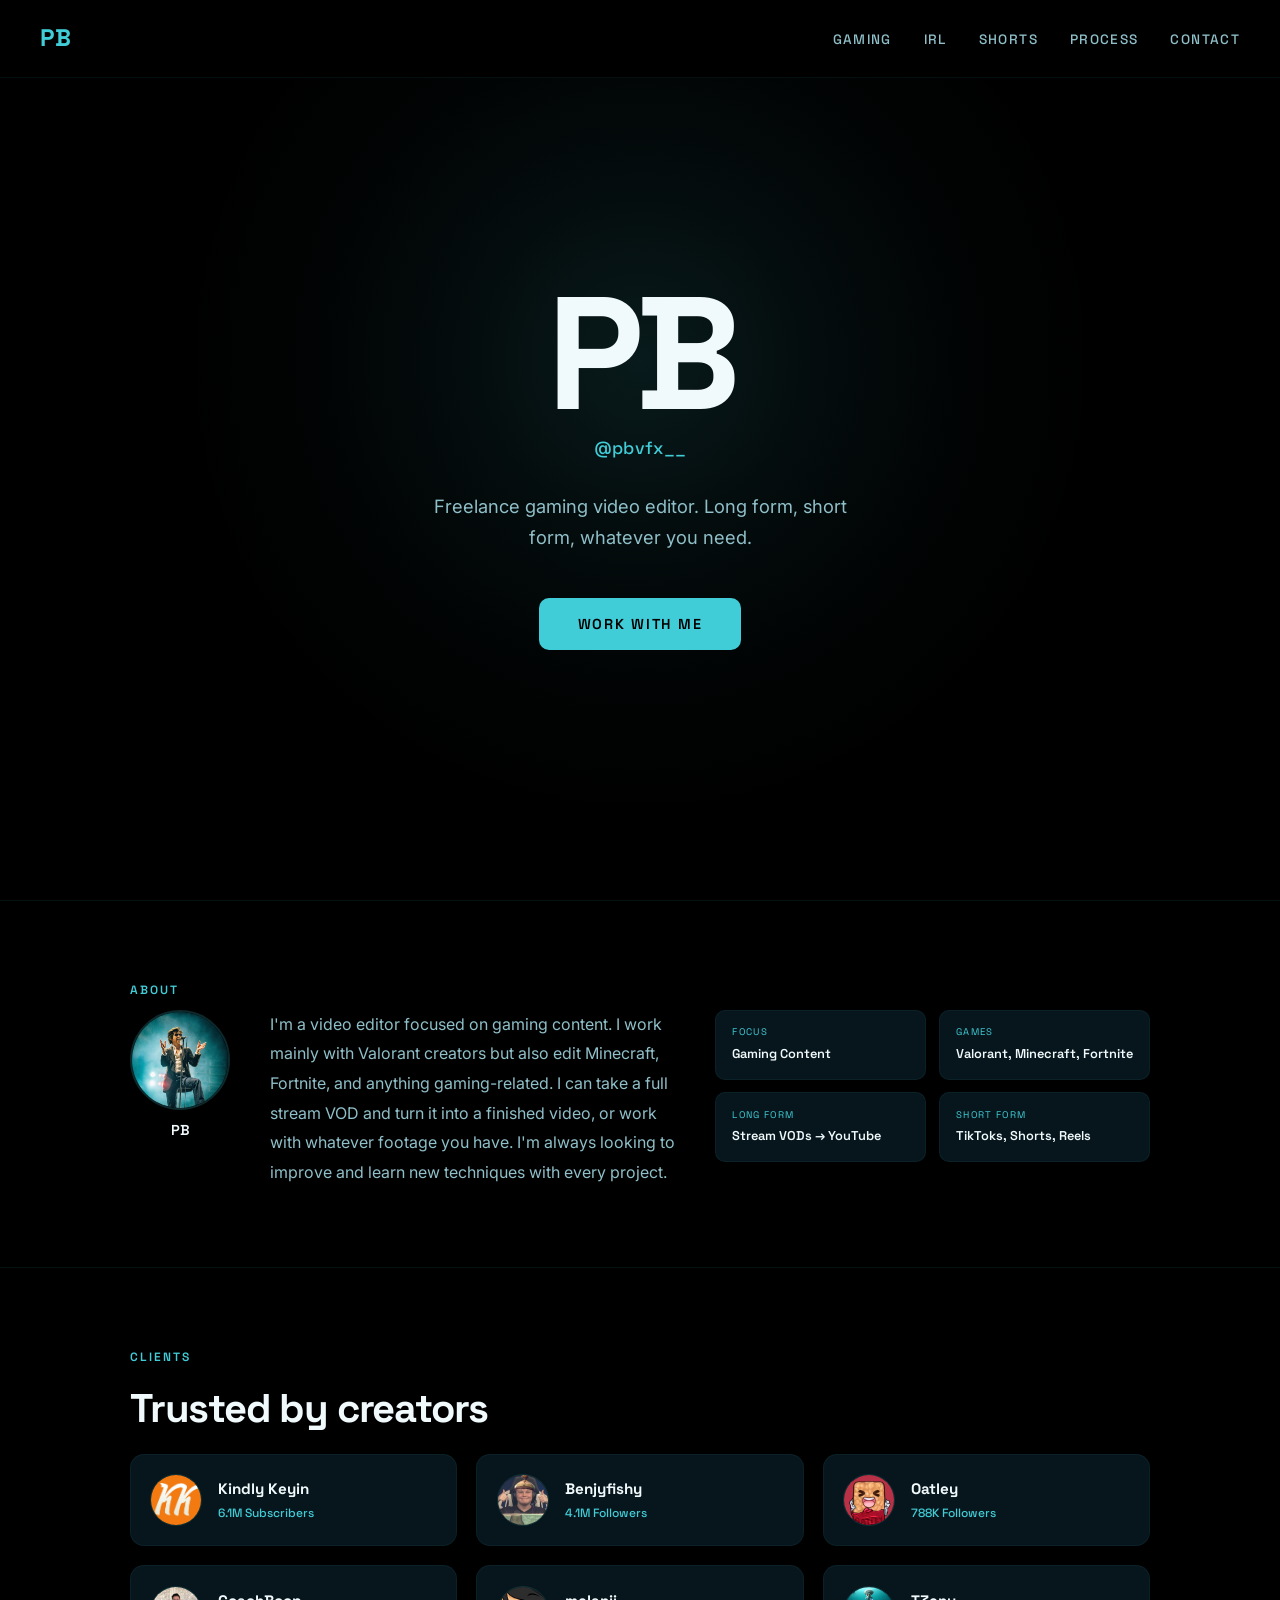
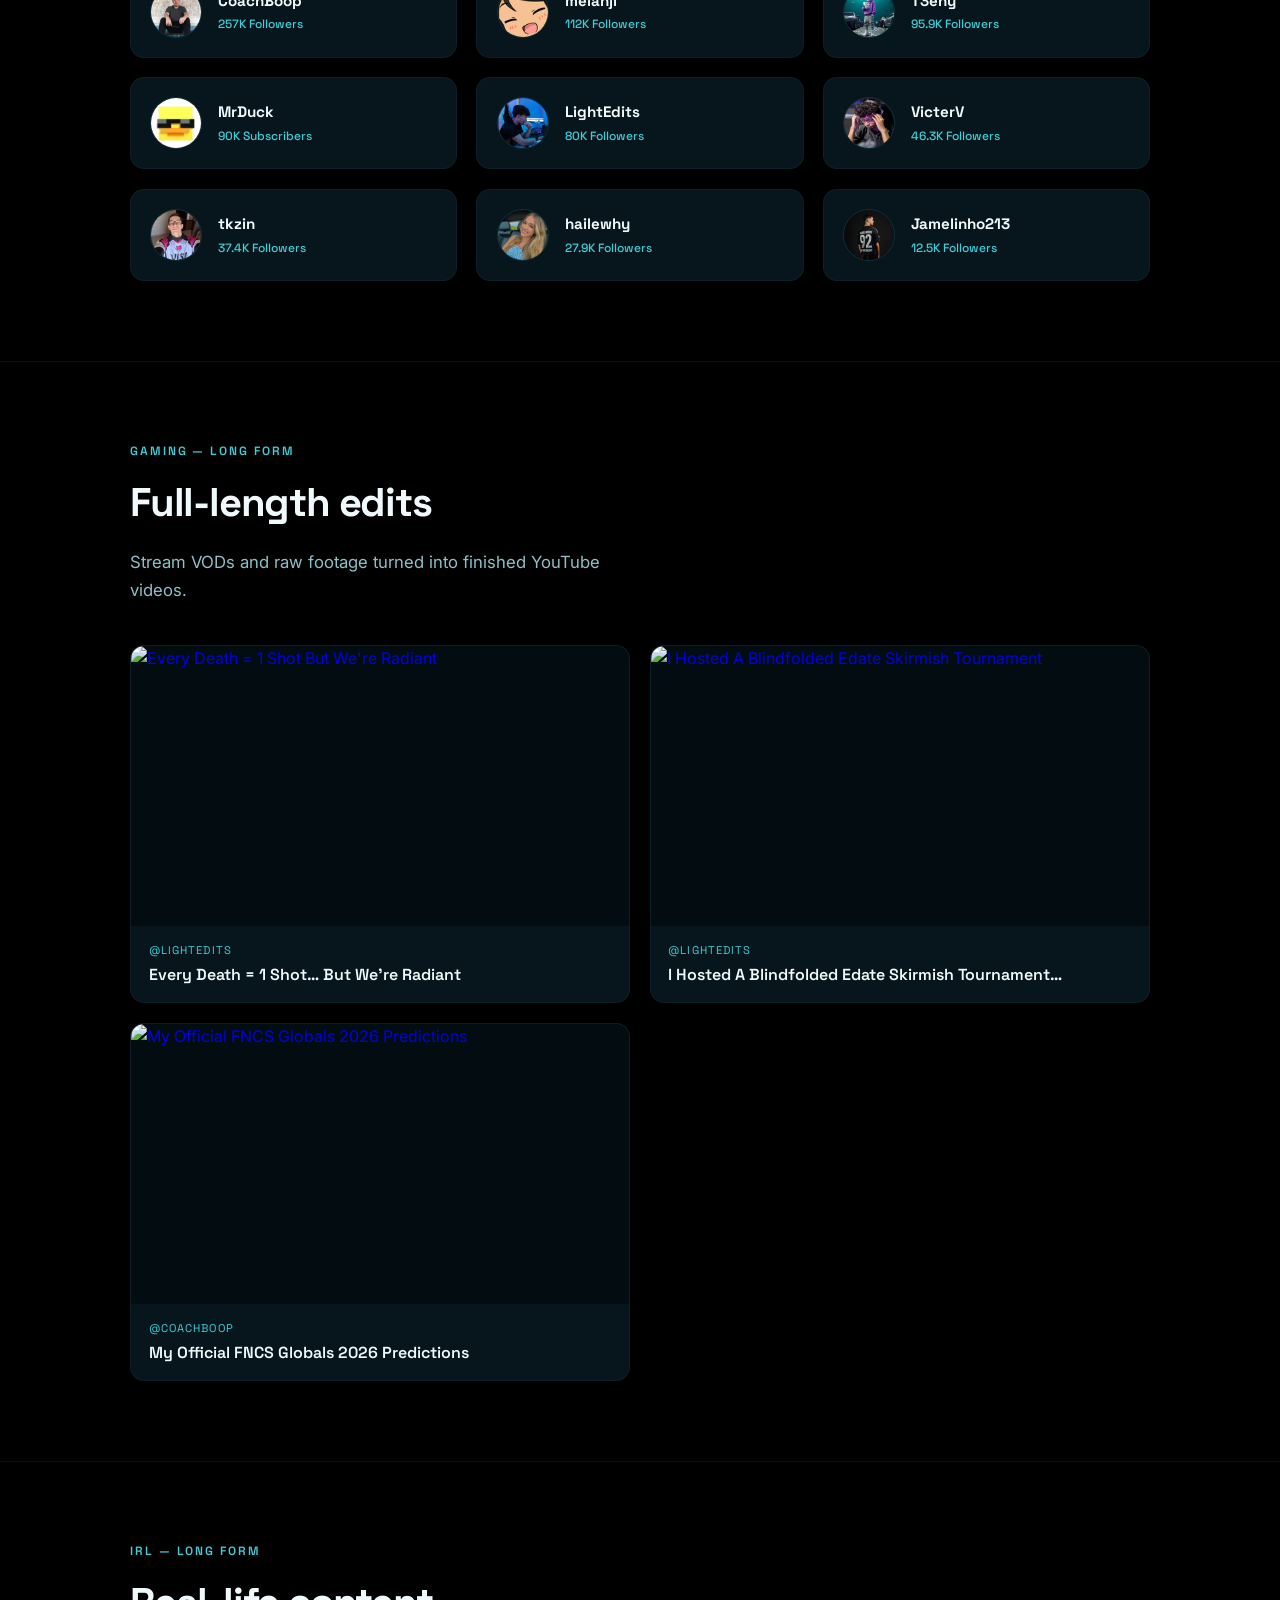
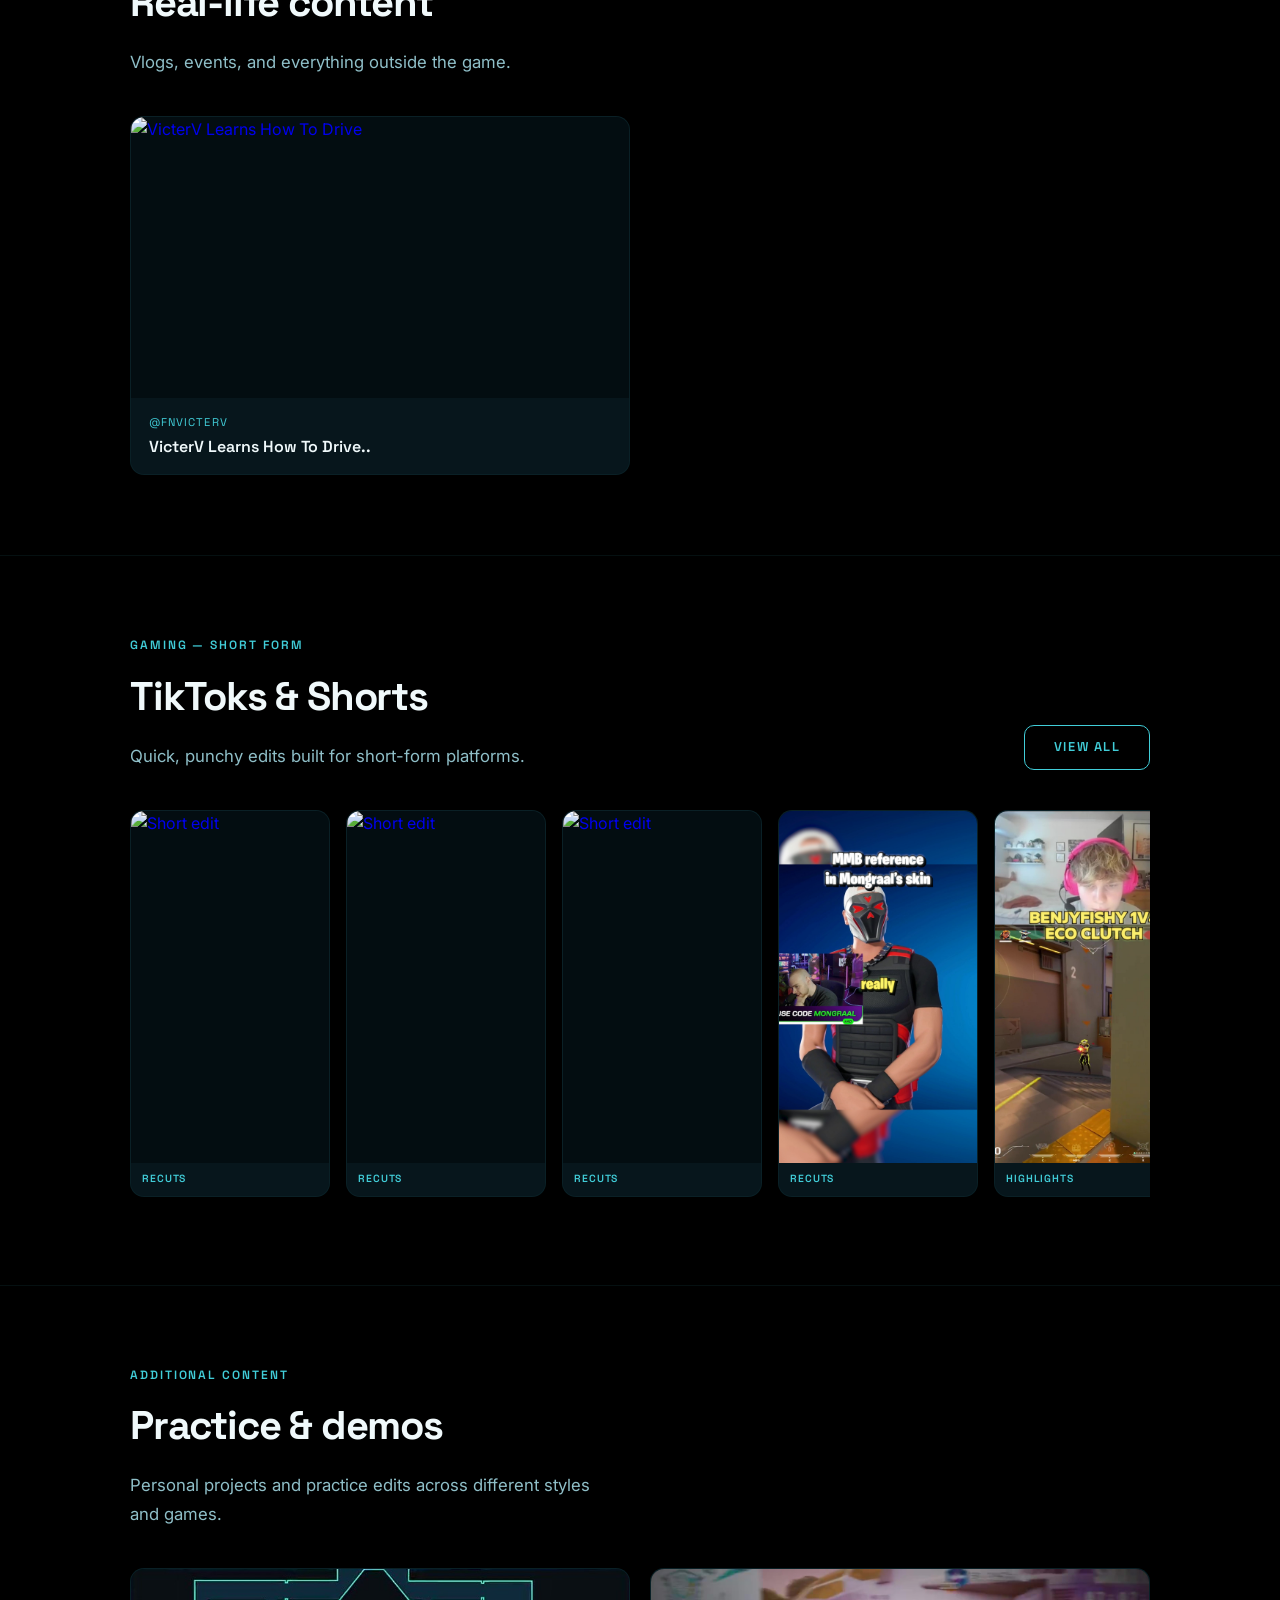
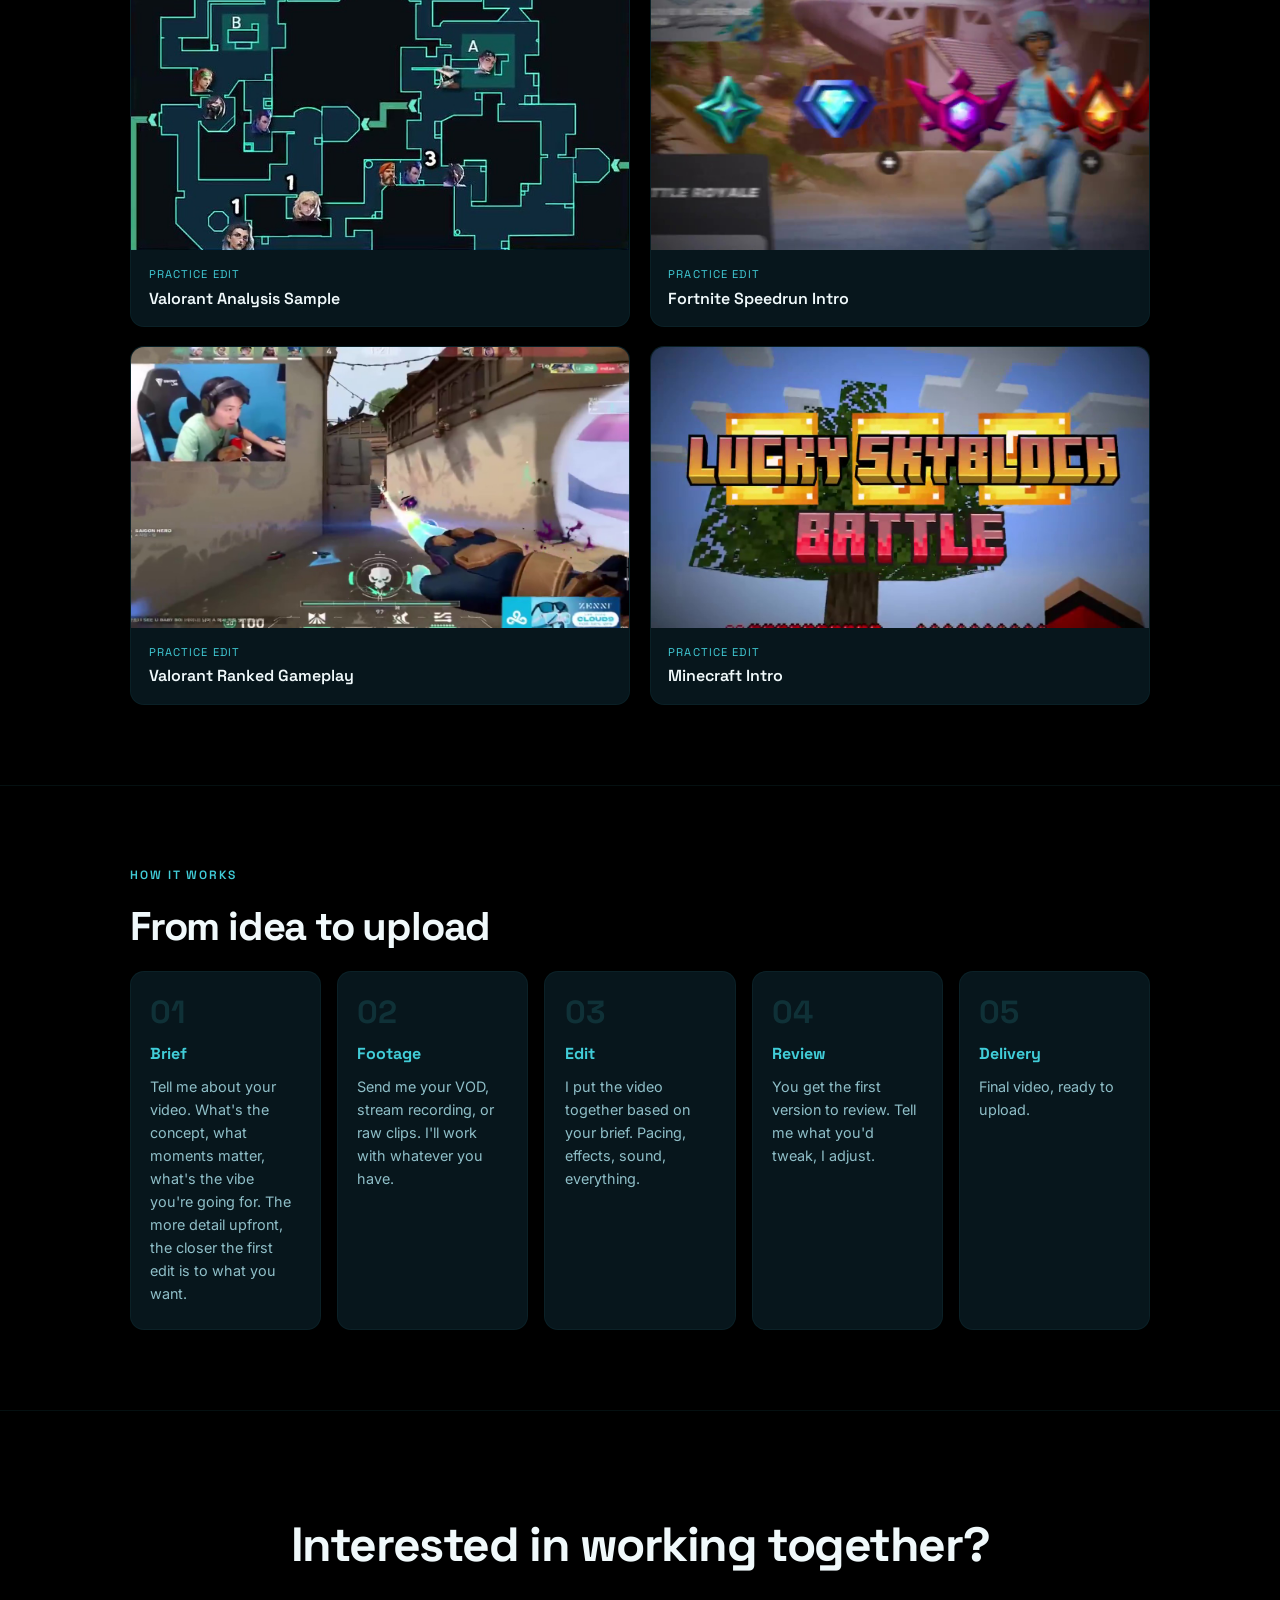
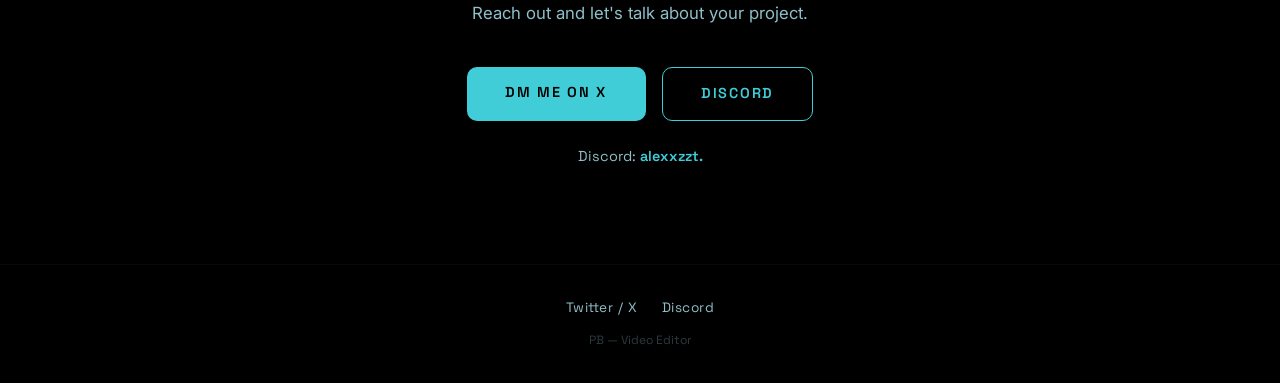
==== index.html @ 7fb9ea63 "Turn main page shorts carousel into an infinite auto-scrolling marquee" ====
<!DOCTYPE html>
<html lang="en">
<head>
    <meta charset="UTF-8">
    <meta name="viewport" content="width=device-width, initial-scale=1.0">
    <meta name="description" content="Freelance Valorant, Fortnite &amp; Minecraft video editor. Long form VOD edits, TikToks, YouTube Shorts. Worked with Benjyfishy, Oatley, tkzin and more.">
    <meta property="og:title" content="PB — Video Editor">
    <meta property="og:description" content="Freelance gaming video editor. Long form, short form, whatever you need.">
    <meta property="og:image" content="https://pbvfx.vercel.app/img/pfp.jpg">
    <meta property="og:url" content="https://pbvfx.vercel.app">
    <meta property="og:type" content="website">
    <meta name="twitter:card" content="summary_large_image">
    <meta name="twitter:title" content="PB — Video Editor">
    <meta name="twitter:description" content="Freelance gaming video editor. Long form, short form, whatever you need.">
    <meta name="twitter:image" content="https://pbvfx.vercel.app/img/pfp.jpg">
    <link rel="icon" type="image/jpeg" href="img/pfp.jpg">
    <title>PB — Video Editor</title>
    <script type="text/javascript">(function(c,l,a,r,i,t,y){c[a]=c[a]||function(){(c[a].q=c[a].q||[]).push(arguments)};t=l.createElement(r);t.async=1;t.src="https://www.clarity.ms/tag/"+i;y=l.getElementsByTagName(r)[0];y.parentNode.insertBefore(t,y);})(window,document,"clarity","script","xhayw4tj0k");</script>
    <script defer src="/_vercel/insights/script.js"></script>
    <link rel="preconnect" href="https://fonts.googleapis.com">
    <link rel="preconnect" href="https://fonts.gstatic.com" crossorigin>
    <link href="https://fonts.googleapis.com/css2?family=Space+Grotesk:wght@400;500;600;700&family=Inter:wght@400;500;600&display=swap" rel="stylesheet">
    <link rel="stylesheet" href="style.css">
    <script type="application/ld+json">
    {
      "@context": "https://schema.org",
      "@type": "Service",
      "serviceType": "Freelance Video Editing",
      "name": "PB Video Editing",
      "url": "https://pbvfx.vercel.app",
      "image": "https://pbvfx.vercel.app/img/pfp.jpg",
      "description": "Freelance Valorant, Fortnite & Minecraft video editor. Long form VOD edits, TikToks, YouTube Shorts. Worked with Benjyfishy, Oatley, tkzin and more.",
      "provider": {
        "@type": "Person",
        "name": "PB",
        "alternateName": "pbvfx",
        "url": "https://pbvfx.vercel.app",
        "sameAs": [
          "https://x.com/pbvfx__",
          "https://discord.com/users/598600753732648965"
        ]
      },
      "areaServed": "Worldwide",
      "audience": {
        "@type": "Audience",
        "audienceType": "Gaming content creators and streamers"
      },
      "category": ["Video Editing", "Valorant", "Fortnite", "Minecraft"]
    }
    </script>
</head>
<body>
    <nav>
        <a href="#" class="nav-logo">PB</a>
        <button class="hamburger" onclick="this.classList.toggle('active'); document.querySelector('.nav-links').classList.toggle('open')" aria-label="Menu"><span></span><span></span><span></span></button>
        <ul class="nav-links">
            <li><a href="#gaming-longform" onclick="document.querySelector('.nav-links').classList.remove('open'); document.querySelector('.hamburger').classList.remove('active')">Gaming</a></li>
            <li><a href="#irl-longform" onclick="document.querySelector('.nav-links').classList.remove('open'); document.querySelector('.hamburger').classList.remove('active')">IRL</a></li>
            <li><a href="#shorts" onclick="document.querySelector('.nav-links').classList.remove('open'); document.querySelector('.hamburger').classList.remove('active')">Shorts</a></li>
            <li><a href="#process" onclick="document.querySelector('.nav-links').classList.remove('open'); document.querySelector('.hamburger').classList.remove('active')">Process</a></li>
            <li><a href="#contact" onclick="document.querySelector('.nav-links').classList.remove('open'); document.querySelector('.hamburger').classList.remove('active')">Contact</a></li>
        </ul>
    </nav>

    <section class="hero">
        <div class="hero-glow"></div>
        <h1 class="hero-name">PB</h1>
        <p class="hero-handle">@pbvfx__</p>
        <p class="hero-tagline">Freelance gaming video editor. Long form, short form, whatever you need.</p>
        <a href="#contact" class="btn">Work with me</a>
    </section>

    <hr class="section-divider">
    <section class="content-section">
        <p class="section-label">About</p>
        <div class="about-layout">
            <div class="about-pfp-wrapper"><img src="img/pfp.jpg" alt="PB" class="about-pfp"><p class="about-pfp-name">PB</p></div>
            <p class="about-text">I'm a video editor focused on gaming content. I work mainly with Valorant creators but also edit Minecraft, Fortnite, and anything gaming-related. I can take a full stream VOD and turn it into a finished video, or work with whatever footage you have. I'm always looking to improve and learn new techniques with every project.</p>
            <div class="about-grid">
                <div class="about-card"><p class="about-card-label">Focus</p><p class="about-card-value">Gaming Content</p></div>
                <div class="about-card"><p class="about-card-label">Games</p><p class="about-card-value">Valorant, Minecraft, Fortnite</p></div>
                <div class="about-card"><p class="about-card-label">Long Form</p><p class="about-card-value">Stream VODs → YouTube</p></div>
                <div class="about-card"><p class="about-card-label">Short Form</p><p class="about-card-value">TikToks, Shorts, Reels</p></div>
            </div>
        </div>
    </section>

    <hr class="section-divider">
    <section class="content-section" id="clients">
        <p class="section-label">Clients</p>
        <h2 class="section-title">Trusted by creators</h2>
        <div class="clients-grid">
            <div class="client-card"><a href="https://www.youtube.com/@KindlyKeyin/featured" target="_blank" class="client-pfp-link"><img src="img/kindlykeyin-pfp.jpg" alt="Kindly Keyin" class="client-pfp"></a><a href="shorts.html?client=kindlykeyin" class="client-link"><div class="client-info"><p class="client-name">Kindly Keyin</p><p class="client-stat">6.1M Subscribers</p></div></a></div>
            <div class="client-card"><a href="https://www.twitch.tv/benjyfishy" target="_blank" class="client-pfp-link"><img src="img/benjyfishy-pfp.jpg" alt="Benjyfishy" class="client-pfp"></a><a href="shorts.html?client=benjyfishy" class="client-link"><div class="client-info"><p class="client-name">Benjyfishy</p><p class="client-stat">4.1M Followers</p></div></a></div>
            <a href="https://www.twitch.tv/oatley" target="_blank" class="client-card"><img src="img/oatley-pfp.jpg" alt="Oatley" class="client-pfp"><div class="client-info"><p class="client-name">Oatley</p><p class="client-stat">788K Followers</p></div></a>
            <a href="https://www.twitch.tv/coachboop" target="_blank" class="client-card"><img src="img/coachboop-pfp.png" alt="CoachBoop" class="client-pfp"><div class="client-info"><p class="client-name">CoachBoop</p><p class="client-stat">257K Followers</p></div></a>
            <a href="https://www.twitch.tv/melanji" target="_blank" class="client-card"><img src="img/melanji-pfp.png" alt="melanji" class="client-pfp"><div class="client-info"><p class="client-name">melanji</p><p class="client-stat">112K Followers</p></div></a>
            <div class="client-card"><a href="https://x.com/t3enyFN" target="_blank" class="client-pfp-link"><img src="img/t3eny-pfp.jpg" alt="T3eny" class="client-pfp"></a><a href="shorts.html?client=t3eny" class="client-link"><div class="client-info"><p class="client-name">T3eny</p><p class="client-stat">95.9K Followers</p></div></a></div>
            <div class="client-card"><a href="https://www.youtube.com/@MrDuckShortsOff/featured" target="_blank" class="client-pfp-link"><img src="img/mrduck-pfp.jpg" alt="MrDuck" class="client-pfp"></a><a href="shorts.html?client=mrduck" class="client-link"><div class="client-info"><p class="client-name">MrDuck</p><p class="client-stat">90K Subscribers</p></div></a></div>
            <a href="https://www.tiktok.com/@lightedits" target="_blank" class="client-card"><img src="img/lightedits-pfp.jpg" alt="LightEdits" class="client-pfp"><div class="client-info"><p class="client-name">LightEdits</p><p class="client-stat">80K Followers</p></div></a>
            <a href="https://www.twitch.tv/itsvicterv" target="_blank" class="client-card"><img src="img/victerv-pfp.jpg" alt="VicterV" class="client-pfp"><div class="client-info"><p class="client-name">VicterV</p><p class="client-stat">46.3K Followers</p></div></a>
            <div class="client-card"><a href="https://www.twitch.tv/tkzinvlr_" target="_blank" class="client-pfp-link"><img src="img/tkzin-pfp.jpg" alt="tkzin" class="client-pfp"></a><a href="shorts.html?client=tkzin" class="client-link"><div class="client-info"><p class="client-name">tkzin</p><p class="client-stat">37.4K Followers</p></div></a></div>
            <div class="client-card"><a href="https://www.twitch.tv/hailewhy" target="_blank" class="client-pfp-link"><img src="img/hailewhy-pfp.jpg" alt="hailewhy" class="client-pfp"></a><a href="shorts.html?client=hailewhy" class="client-link"><div class="client-info"><p class="client-name">hailewhy</p><p class="client-stat">27.9K Followers</p></div></a></div>
            <div class="client-card"><a href="https://www.twitch.tv/jamelinho213" target="_blank" class="client-pfp-link"><img src="img/jamelinho-pfp.jpg" alt="Jamelinho213" class="client-pfp"></a><a href="shorts.html?client=jamelinho213" class="client-link"><div class="client-info"><p class="client-name">Jamelinho213</p><p class="client-stat">12.5K Followers</p></div></a></div>
        </div>
    </section>

    <hr class="section-divider">
    <section class="content-section" id="gaming-longform">
        <p class="section-label">Gaming — Long Form</p>
        <h2 class="section-title">Full-length edits</h2>
        <p class="section-desc">Stream VODs and raw footage turned into finished YouTube videos.</p>
        <div class="video-grid">
            <a href="https://www.youtube.com/watch?v=pGjlT-4Pvk8" target="_blank" class="video-card"><div class="video-thumb"><img src="https://img.youtube.com/vi/pGjlT-4Pvk8/hqdefault.jpg" alt="Every Death = 1 Shot But We're Radiant"><div class="thumb-overlay"><div class="play-btn"><svg viewBox="0 0 24 24"><polygon points="8,5 20,12 8,19"/></svg></div></div></div><div class="video-info"><p class="video-client">@LightEdits</p><p class="video-title">Every Death = 1 Shot… But We're Radiant</p></div></a>
            <a href="https://youtu.be/9NvN8CrVOE4" target="_blank" class="video-card"><div class="video-thumb"><img src="https://img.youtube.com/vi/9NvN8CrVOE4/hqdefault.jpg" alt="I Hosted A Blindfolded Edate Skirmish Tournament"><div class="thumb-overlay"><div class="play-btn"><svg viewBox="0 0 24 24"><polygon points="8,5 20,12 8,19"/></svg></div></div></div><div class="video-info"><p class="video-client">@LightEdits</p><p class="video-title">I Hosted A Blindfolded Edate Skirmish Tournament…</p></div></a>
            <a href="https://www.youtube.com/watch?v=XKYtrt1nJM4" target="_blank" class="video-card"><div class="video-thumb"><img src="https://img.youtube.com/vi/XKYtrt1nJM4/hqdefault.jpg" alt="My Official FNCS Globals 2026 Predictions"><div class="thumb-overlay"><div class="play-btn"><svg viewBox="0 0 24 24"><polygon points="8,5 20,12 8,19"/></svg></div></div></div><div class="video-info"><p class="video-client">@CoachBoop</p><p class="video-title">My Official FNCS Globals 2026 Predictions</p></div></a>
        </div>
    </section>

    <hr class="section-divider">
    <section class="content-section" id="irl-longform">
        <p class="section-label">IRL — Long Form</p>
        <h2 class="section-title">Real-life content</h2>
        <p class="section-desc">Vlogs, events, and everything outside the game.</p>
        <div class="video-grid">
            <a href="https://youtu.be/z2xgt9GZ00w" target="_blank" class="video-card"><div class="video-thumb"><img src="https://img.youtube.com/vi/z2xgt9GZ00w/hqdefault.jpg" alt="VicterV Learns How To Drive"><div class="thumb-overlay"><div class="play-btn"><svg viewBox="0 0 24 24"><polygon points="8,5 20,12 8,19"/></svg></div></div></div><div class="video-info"><p class="video-client">@FNVicterV</p><p class="video-title">VicterV Learns How To Drive..</p></div></a>
        </div>
    </section>

    <hr class="section-divider">
    <section class="content-section" id="shorts">
        <div class="section-header">
            <div class="section-header-left">
                <p class="section-label">Gaming — Short Form</p>
                <h2 class="section-title">TikToks & Shorts</h2>
                <p class="section-desc">Quick, punchy edits built for short-form platforms.</p>
            </div>
            <a href="shorts.html" class="btn btn-sm btn-outline">View all</a>
        </div>
        <div class="shorts-carousel">
            <div class="shorts-carousel-track">
                <a href="https://www.youtube.com/shorts/w3TwZuUIvdA" target="_blank" class="short-card"><div class="short-thumb"><img src="https://img.youtube.com/vi/w3TwZuUIvdA/hqdefault.jpg" alt="Short edit"><div class="thumb-overlay"><div class="play-btn"><svg viewBox="0 0 24 24"><polygon points="8,5 20,12 8,19"/></svg></div></div></div><p class="short-tag">Recuts</p></a>
                <a href="https://www.youtube.com/shorts/qcKnWe20srw" target="_blank" class="short-card"><div class="short-thumb"><img src="https://img.youtube.com/vi/qcKnWe20srw/hqdefault.jpg" alt="Short edit"><div class="thumb-overlay"><div class="play-btn"><svg viewBox="0 0 24 24"><polygon points="8,5 20,12 8,19"/></svg></div></div></div><p class="short-tag">Recuts</p></a>
                <a href="https://www.youtube.com/shorts/s2gp-FgcQxE" target="_blank" class="short-card"><div class="short-thumb"><img src="https://img.youtube.com/vi/s2gp-FgcQxE/hqdefault.jpg" alt="Short edit"><div class="thumb-overlay"><div class="play-btn"><svg viewBox="0 0 24 24"><polygon points="8,5 20,12 8,19"/></svg></div></div></div><p class="short-tag">Recuts</p></a>
                <a href="https://www.tiktok.com/@benjyfishy/video/7657113976437869847" target="_blank" class="short-card"><div class="short-thumb"><img src="img/benjyfishy-1.jpg" alt="Short edit"><div class="thumb-overlay"><div class="play-btn"><svg viewBox="0 0 24 24"><polygon points="8,5 20,12 8,19"/></svg></div></div></div><p class="short-tag">Recuts</p></a>
                <a href="https://www.tiktok.com/@benjyfishy/video/7693642204333575446" target="_blank" class="short-card"><div class="short-thumb"><img src="img/benjyfishy-2.jpg" alt="Short edit"><div class="thumb-overlay"><div class="play-btn"><svg viewBox="0 0 24 24"><polygon points="8,5 20,12 8,19"/></svg></div></div></div><p class="short-tag">Highlights</p></a>
                <a href="https://www.tiktok.com/@benjyfishy/video/7695808484595567894" target="_blank" class="short-card"><div class="short-thumb"><img src="img/benjyfishy-3.jpg" alt="Short edit"><div class="thumb-overlay"><div class="play-btn"><svg viewBox="0 0 24 24"><polygon points="8,5 20,12 8,19"/></svg></div></div></div><p class="short-tag">Highlights</p></a>
                <a href="https://youtube.com/shorts/WR0u1XyHiY8" target="_blank" class="short-card"><div class="short-thumb"><img src="https://img.youtube.com/vi/WR0u1XyHiY8/hqdefault.jpg" alt="Short edit"><div class="thumb-overlay"><div class="play-btn"><svg viewBox="0 0 24 24"><polygon points="8,5 20,12 8,19"/></svg></div></div></div><p class="short-tag">Highlights</p></a>
                <a href="https://youtube.com/shorts/RgDAQVdemAI" target="_blank" class="short-card"><div class="short-thumb"><img src="img/t3eny-1.jpg" alt="Short edit"><div class="thumb-overlay"><div class="play-btn"><svg viewBox="0 0 24 24"><polygon points="8,5 20,12 8,19"/></svg></div></div></div><p class="short-tag">Promo</p></a>
                <a href="https://www.youtube.com/shorts/pXWXqMBPqcU" target="_blank" class="short-card"><div class="short-thumb"><img src="img/t3eny-2.jpg" alt="Short edit"><div class="thumb-overlay"><div class="play-btn"><svg viewBox="0 0 24 24"><polygon points="8,5 20,12 8,19"/></svg></div></div></div><p class="short-tag">Educational</p></a>
                <a href="https://www.tiktok.com/@tkzinvlr/video/7654586617528732948" target="_blank" class="short-card"><div class="short-thumb"><img src="img/tkzin-1.jpg" alt="Short edit"><div class="thumb-overlay"><div class="play-btn"><svg viewBox="0 0 24 24"><polygon points="8,5 20,12 8,19"/></svg></div></div></div><p class="short-tag">Funny</p></a>
                <a href="https://www.tiktok.com/@jamelinho213/video/7646429257194917142" target="_blank" class="short-card"><div class="short-thumb"><img src="img/jamelinho-1.jpg" alt="Short edit"><div class="thumb-overlay"><div class="play-btn"><svg viewBox="0 0 24 24"><polygon points="8,5 20,12 8,19"/></svg></div></div></div><p class="short-tag">Highlights</p></a>
                <a href="https://youtube.com/shorts/drgp3cKfG1E" target="_blank" class="short-card"><div class="short-thumb"><img src="https://img.youtube.com/vi/drgp3cKfG1E/hqdefault.jpg" alt="Short edit"><div class="thumb-overlay"><div class="play-btn"><svg viewBox="0 0 24 24"><polygon points="8,5 20,12 8,19"/></svg></div></div></div><p class="short-tag">Funny</p></a>
                <a href="https://youtube.com/shorts/iJgccy70npo" target="_blank" class="short-card"><div class="short-thumb"><img src="img/regsita-1.jpg" alt="Short edit"><div class="thumb-overlay"><div class="play-btn"><svg viewBox="0 0 24 24"><polygon points="8,5 20,12 8,19"/></svg></div></div></div><p class="short-tag">Funny</p></a>
                <a href="https://youtube.com/shorts/7oVSVuw4BLs" target="_blank" class="short-card"><div class="short-thumb"><img src="img/regsita-2.jpg" alt="Short edit"><div class="thumb-overlay"><div class="play-btn"><svg viewBox="0 0 24 24"><polygon points="8,5 20,12 8,19"/></svg></div></div></div><p class="short-tag">Highlights</p></a>
                <a href="https://www.youtube.com/shorts/SgslJrRnRcw" target="_blank" class="short-card"><div class="short-thumb"><img src="https://img.youtube.com/vi/SgslJrRnRcw/hqdefault.jpg" alt="Short edit"><div class="thumb-overlay"><div class="play-btn"><svg viewBox="0 0 24 24"><polygon points="8,5 20,12 8,19"/></svg></div></div></div><p class="short-tag">Educational</p></a>

                <a href="https://www.youtube.com/shorts/w3TwZuUIvdA" target="_blank" class="short-card" aria-hidden="true" tabindex="-1"><div class="short-thumb"><img src="https://img.youtube.com/vi/w3TwZuUIvdA/hqdefault.jpg" alt="" aria-hidden="true"><div class="thumb-overlay"><div class="play-btn"><svg viewBox="0 0 24 24"><polygon points="8,5 20,12 8,19"/></svg></div></div></div><p class="short-tag">Recuts</p></a>
                <a href="https://www.youtube.com/shorts/qcKnWe20srw" target="_blank" class="short-card" aria-hidden="true" tabindex="-1"><div class="short-thumb"><img src="https://img.youtube.com/vi/qcKnWe20srw/hqdefault.jpg" alt="" aria-hidden="true"><div class="thumb-overlay"><div class="play-btn"><svg viewBox="0 0 24 24"><polygon points="8,5 20,12 8,19"/></svg></div></div></div><p class="short-tag">Recuts</p></a>
                <a href="https://www.youtube.com/shorts/s2gp-FgcQxE" target="_blank" class="short-card" aria-hidden="true" tabindex="-1"><div class="short-thumb"><img src="https://img.youtube.com/vi/s2gp-FgcQxE/hqdefault.jpg" alt="" aria-hidden="true"><div class="thumb-overlay"><div class="play-btn"><svg viewBox="0 0 24 24"><polygon points="8,5 20,12 8,19"/></svg></div></div></div><p class="short-tag">Recuts</p></a>
                <a href="https://www.tiktok.com/@benjyfishy/video/7657113976437869847" target="_blank" class="short-card" aria-hidden="true" tabindex="-1"><div class="short-thumb"><img src="img/benjyfishy-1.jpg" alt="" aria-hidden="true"><div class="thumb-overlay"><div class="play-btn"><svg viewBox="0 0 24 24"><polygon points="8,5 20,12 8,19"/></svg></div></div></div><p class="short-tag">Recuts</p></a>
                <a href="https://www.tiktok.com/@benjyfishy/video/7693642204333575446" target="_blank" class="short-card" aria-hidden="true" tabindex="-1"><div class="short-thumb"><img src="img/benjyfishy-2.jpg" alt="" aria-hidden="true"><div class="thumb-overlay"><div class="play-btn"><svg viewBox="0 0 24 24"><polygon points="8,5 20,12 8,19"/></svg></div></div></div><p class="short-tag">Highlights</p></a>
                <a href="https://www.tiktok.com/@benjyfishy/video/7695808484595567894" target="_blank" class="short-card" aria-hidden="true" tabindex="-1"><div class="short-thumb"><img src="img/benjyfishy-3.jpg" alt="" aria-hidden="true"><div class="thumb-overlay"><div class="play-btn"><svg viewBox="0 0 24 24"><polygon points="8,5 20,12 8,19"/></svg></div></div></div><p class="short-tag">Highlights</p></a>
                <a href="https://youtube.com/shorts/WR0u1XyHiY8" target="_blank" class="short-card" aria-hidden="true" tabindex="-1"><div class="short-thumb"><img src="https://img.youtube.com/vi/WR0u1XyHiY8/hqdefault.jpg" alt="" aria-hidden="true"><div class="thumb-overlay"><div class="play-btn"><svg viewBox="0 0 24 24"><polygon points="8,5 20,12 8,19"/></svg></div></div></div><p class="short-tag">Highlights</p></a>
                <a href="https://youtube.com/shorts/RgDAQVdemAI" target="_blank" class="short-card" aria-hidden="true" tabindex="-1"><div class="short-thumb"><img src="img/t3eny-1.jpg" alt="" aria-hidden="true"><div class="thumb-overlay"><div class="play-btn"><svg viewBox="0 0 24 24"><polygon points="8,5 20,12 8,19"/></svg></div></div></div><p class="short-tag">Promo</p></a>
                <a href="https://www.youtube.com/shorts/pXWXqMBPqcU" target="_blank" class="short-card" aria-hidden="true" tabindex="-1"><div class="short-thumb"><img src="img/t3eny-2.jpg" alt="" aria-hidden="true"><div class="thumb-overlay"><div class="play-btn"><svg viewBox="0 0 24 24"><polygon points="8,5 20,12 8,19"/></svg></div></div></div><p class="short-tag">Educational</p></a>
                <a href="https://www.tiktok.com/@tkzinvlr/video/7654586617528732948" target="_blank" class="short-card" aria-hidden="true" tabindex="-1"><div class="short-thumb"><img src="img/tkzin-1.jpg" alt="" aria-hidden="true"><div class="thumb-overlay"><div class="play-btn"><svg viewBox="0 0 24 24"><polygon points="8,5 20,12 8,19"/></svg></div></div></div><p class="short-tag">Funny</p></a>
                <a href="https://www.tiktok.com/@jamelinho213/video/7646429257194917142" target="_blank" class="short-card" aria-hidden="true" tabindex="-1"><div class="short-thumb"><img src="img/jamelinho-1.jpg" alt="" aria-hidden="true"><div class="thumb-overlay"><div class="play-btn"><svg viewBox="0 0 24 24"><polygon points="8,5 20,12 8,19"/></svg></div></div></div><p class="short-tag">Highlights</p></a>
                <a href="https://youtube.com/shorts/drgp3cKfG1E" target="_blank" class="short-card" aria-hidden="true" tabindex="-1"><div class="short-thumb"><img src="https://img.youtube.com/vi/drgp3cKfG1E/hqdefault.jpg" alt="" aria-hidden="true"><div class="thumb-overlay"><div class="play-btn"><svg viewBox="0 0 24 24"><polygon points="8,5 20,12 8,19"/></svg></div></div></div><p class="short-tag">Funny</p></a>
                <a href="https://youtube.com/shorts/iJgccy70npo" target="_blank" class="short-card" aria-hidden="true" tabindex="-1"><div class="short-thumb"><img src="img/regsita-1.jpg" alt="" aria-hidden="true"><div class="thumb-overlay"><div class="play-btn"><svg viewBox="0 0 24 24"><polygon points="8,5 20,12 8,19"/></svg></div></div></div><p class="short-tag">Funny</p></a>
                <a href="https://youtube.com/shorts/7oVSVuw4BLs" target="_blank" class="short-card" aria-hidden="true" tabindex="-1"><div class="short-thumb"><img src="img/regsita-2.jpg" alt="" aria-hidden="true"><div class="thumb-overlay"><div class="play-btn"><svg viewBox="0 0 24 24"><polygon points="8,5 20,12 8,19"/></svg></div></div></div><p class="short-tag">Highlights</p></a>
                <a href="https://www.youtube.com/shorts/SgslJrRnRcw" target="_blank" class="short-card" aria-hidden="true" tabindex="-1"><div class="short-thumb"><img src="https://img.youtube.com/vi/SgslJrRnRcw/hqdefault.jpg" alt="" aria-hidden="true"><div class="thumb-overlay"><div class="play-btn"><svg viewBox="0 0 24 24"><polygon points="8,5 20,12 8,19"/></svg></div></div></div><p class="short-tag">Educational</p></a>
            </div>
        </div>
    </section>

    <hr class="section-divider">
    <section class="content-section" id="additional">
        <p class="section-label">Additional Content</p>
        <h2 class="section-title">Practice & demos</h2>
        <p class="section-desc">Personal projects and practice edits across different styles and games.</p>
        <div class="additional-grid">
            <a href="https://x.com/pbvfx__/status/2036830787476103308" target="_blank" class="video-card"><div class="video-thumb"><img src="img/val-analysis.jpg" alt="Valorant Analysis Sample"><div class="thumb-overlay"><div class="play-btn"><svg viewBox="0 0 24 24"><polygon points="8,5 20,12 8,19"/></svg></div></div></div><div class="video-info"><p class="video-client">Practice Edit</p><p class="video-title">Valorant Analysis Sample</p></div></a>
            <a href="https://x.com/pbvfx__/status/2062538613473300715" target="_blank" class="video-card"><div class="video-thumb"><img src="img/fn-intro.jpg" alt="Fortnite Speedrun Intro"><div class="thumb-overlay"><div class="play-btn"><svg viewBox="0 0 24 24"><polygon points="8,5 20,12 8,19"/></svg></div></div></div><div class="video-info"><p class="video-client">Practice Edit</p><p class="video-title">Fortnite Speedrun Intro</p></div></a>
            <a href="https://x.com/pbvfx__/status/2051328555871621487" target="_blank" class="video-card"><div class="video-thumb"><img src="img/val-ranked.jpg" alt="Valorant Ranked Gameplay"><div class="thumb-overlay"><div class="play-btn"><svg viewBox="0 0 24 24"><polygon points="8,5 20,12 8,19"/></svg></div></div></div><div class="video-info"><p class="video-client">Practice Edit</p><p class="video-title">Valorant Ranked Gameplay</p></div></a>
            <a href="https://x.com/pbvfx__/status/2044822724762050670" target="_blank" class="video-card"><div class="video-thumb"><img src="img/mc-intro.jpg" alt="Minecraft Intro"><div class="thumb-overlay"><div class="play-btn"><svg viewBox="0 0 24 24"><polygon points="8,5 20,12 8,19"/></svg></div></div></div><div class="video-info"><p class="video-client">Practice Edit</p><p class="video-title">Minecraft Intro</p></div></a>
        </div>
    </section>

    <hr class="section-divider">
    <section class="content-section" id="process">
        <p class="section-label">How It Works</p>
        <h2 class="section-title">From idea to upload</h2>
        <div class="process-grid">
            <div class="process-step"><p class="process-step-number">01</p><p class="process-step-title">Brief</p><p class="process-step-desc">Tell me about your video. What's the concept, what moments matter, what's the vibe you're going for. The more detail upfront, the closer the first edit is to what you want.</p></div>
            <div class="process-step"><p class="process-step-number">02</p><p class="process-step-title">Footage</p><p class="process-step-desc">Send me your VOD, stream recording, or raw clips. I'll work with whatever you have.</p></div>
            <div class="process-step"><p class="process-step-number">03</p><p class="process-step-title">Edit</p><p class="process-step-desc">I put the video together based on your brief. Pacing, effects, sound, everything.</p></div>
            <div class="process-step"><p class="process-step-number">04</p><p class="process-step-title">Review</p><p class="process-step-desc">You get the first version to review. Tell me what you'd tweak, I adjust.</p></div>
            <div class="process-step"><p class="process-step-number">05</p><p class="process-step-title">Delivery</p><p class="process-step-desc">Final video, ready to upload.</p></div>
        </div>
    </section>

    <hr class="section-divider">
    <section class="cta-section" id="contact">
        <h2 class="cta-title">Interested in working together?</h2>
        <p class="cta-desc">Reach out and let's talk about your project.</p>
        <div class="cta-buttons">
            <a href="https://x.com/pbvfx__" target="_blank" class="btn">DM me on X</a>
            <a href="https://discord.com/users/598600753732648965" target="_blank" class="btn btn-outline">Discord</a>
        </div>
        <p class="cta-discord">Discord: <span>alexxzzt.</span></p>
    </section>

    <footer>
        <div class="footer-socials">
            <a href="https://x.com/pbvfx__" target="_blank">Twitter / X</a>
            <a href="https://discord.com/users/598600753732648965" target="_blank">Discord</a>
        </div>
        <p class="footer-copy">PB — Video Editor</p>
    </footer>
</body>
</html>
---- style.css ----
:root {
    --background: #000000;
    --background-secondary: #030D11;
    --surface: #07161C;
    --primary: #218697;
    --primary-dark: #0D353F;
    --accent: #41CDD8;
    --accent-glow: #45E2EA;
    --text-primary: #F0F9FB;
    --text-secondary: #8FBFC8;
    --border: #568E98;
    --soft-glow: #BEE8EE;
    --radius: 10px;
    --radius-sm: 6px;
    --radius-lg: 14px;
    --hover-ease: cubic-bezier(0.25, 0.1, 0.0, 1.0);
}

* { margin: 0; padding: 0; box-sizing: border-box; }
html { scroll-behavior: smooth; }

body {
    font-family: 'Inter', sans-serif;
    background: var(--background);
    color: var(--text-primary);
    line-height: 1.6;
    overflow-x: hidden;
}

/* Nav */
nav { position: fixed; top: 0; left: 0; right: 0; z-index: 100; padding: 1.2rem 2.5rem; display: flex; justify-content: space-between; align-items: center; background: rgba(0, 0, 0, 0.85); backdrop-filter: blur(14px); border-bottom: 1px solid rgba(65, 205, 216, 0.07); }
.nav-logo { font-family: 'Space Grotesk', sans-serif; font-size: 1.5rem; font-weight: 700; color: var(--accent); text-decoration: none; letter-spacing: -0.02em; }
.nav-links { display: flex; gap: 2rem; list-style: none; }
.nav-links a { font-family: 'Space Grotesk', sans-serif; font-size: 0.85rem; font-weight: 500; color: var(--text-secondary); text-decoration: none; text-transform: uppercase; letter-spacing: 0.1em; transition: color 0.4s var(--hover-ease); }
.nav-links a:hover { color: var(--accent); }
.hamburger { display: none; flex-direction: column; gap: 5px; cursor: pointer; background: none; border: none; padding: 4px; }
.hamburger span { display: block; width: 22px; height: 2px; background: var(--text-secondary); transition: all 0.3s; }
.hamburger.active span:nth-child(1) { transform: rotate(45deg) translate(5px, 5px); }
.hamburger.active span:nth-child(2) { opacity: 0; }
.hamburger.active span:nth-child(3) { transform: rotate(-45deg) translate(5px, -5px); }

/* Hero */
.hero { min-height: 100vh; display: flex; flex-direction: column; justify-content: center; align-items: center; text-align: center; padding: 6rem 2rem 4rem; position: relative; overflow: hidden; }
.hero-glow { position: absolute; top: 40%; left: 50%; transform: translate(-50%, -50%); width: 1000px; height: 1000px; background: radial-gradient(circle, rgba(65, 205, 216, 0.13) 0%, rgba(65, 205, 216, 0.06) 25%, rgba(65, 205, 216, 0.02) 45%, transparent 65%); pointer-events: none; animation: glowPulse 6s ease-in-out infinite; }
@keyframes glowPulse { 0%, 100% { transform: translate(-50%, -50%) scale(1); opacity: 1; } 33% { transform: translate(-48%, -52%) scale(1.06); opacity: 0.85; } 66% { transform: translate(-52%, -48%) scale(0.97); opacity: 0.95; } }
.hero-name { font-family: 'Space Grotesk', sans-serif; font-size: clamp(5.5rem, 13vw, 10rem); font-weight: 700; letter-spacing: -0.05em; color: var(--text-primary); line-height: 0.9; margin-bottom: 0.5rem; position: relative; z-index: 1; }
.hero-handle { font-family: 'Space Grotesk', sans-serif; font-size: 1.1rem; color: var(--accent); font-weight: 500; margin-bottom: 1.8rem; letter-spacing: 0.02em; position: relative; z-index: 1; }
.hero-tagline { font-size: 1.15rem; color: var(--text-secondary); max-width: 440px; margin-bottom: 2.8rem; line-height: 1.7; position: relative; z-index: 1; }

/* Buttons */
.btn { display: inline-block; font-family: 'Space Grotesk', sans-serif; font-size: 0.9rem; font-weight: 600; text-transform: uppercase; letter-spacing: 0.12em; padding: 0.9rem 2.4rem; color: var(--background); background: var(--accent); text-decoration: none; border-radius: var(--radius); transition: all 0.5s var(--hover-ease); position: relative; z-index: 1; }
.btn:hover { background: var(--accent-glow); box-shadow: 0 4px 25px rgba(65, 205, 216, 0.3); }
.btn-outline { background: transparent; color: var(--accent); border: 1.5px solid var(--accent); }
.btn-outline:hover { background: rgba(65, 205, 216, 0.1); box-shadow: 0 4px 25px rgba(65, 205, 216, 0.2); }
.btn-sm { font-size: 0.8rem; padding: 0.7rem 1.8rem; }

/* Sections */
.content-section { padding: 5rem 2.5rem; max-width: 1100px; margin: 0 auto; }
.section-divider { border: none; border-top: 1px solid rgba(65, 205, 216, 0.08); margin: 0; }
.section-label { font-family: 'Space Grotesk', sans-serif; font-size: 0.75rem; font-weight: 600; text-transform: uppercase; letter-spacing: 0.16em; color: var(--accent); margin-bottom: 0.6rem; }
.section-title { font-family: 'Space Grotesk', sans-serif; font-size: clamp(1.8rem, 4vw, 2.5rem); font-weight: 700; letter-spacing: -0.03em; color: var(--text-primary); margin-bottom: 0.8rem; }
.section-desc { font-size: 1.05rem; color: var(--text-secondary); max-width: 480px; margin-bottom: 2.5rem; line-height: 1.7; }
.section-header { display: flex; justify-content: space-between; align-items: flex-end; margin-bottom: 2.5rem; }
.section-header .section-desc { margin-bottom: 0; }
.section-header-left { display: flex; flex-direction: column; }

/* About */
.about-layout { display: grid; grid-template-columns: auto 1fr auto; gap: 2.5rem; align-items: start; }
.about-pfp-wrapper { display: flex; flex-direction: column; align-items: center; gap: 0.6rem; }
.about-pfp { width: 100px; height: 100px; border-radius: 50%; object-fit: cover; border: 2px solid rgba(65, 205, 216, 0.2); }
.about-pfp-name { font-family: 'Space Grotesk', sans-serif; font-size: 0.9rem; font-weight: 600; color: var(--text-primary); }
.about-text { font-size: 1rem; color: var(--text-secondary); line-height: 1.85; }
.about-grid { display: grid; grid-template-columns: 1fr 1fr; gap: 0.8rem; }
.about-card { padding: 0.9rem 1rem; background: var(--surface); border: 1px solid rgba(65, 205, 216, 0.06); border-radius: var(--radius); }
.about-card-label { font-family: 'Space Grotesk', sans-serif; font-size: 0.6rem; text-transform: uppercase; letter-spacing: 0.14em; color: var(--accent); margin-bottom: 0.2rem; }
.about-card-value { font-family: 'Space Grotesk', sans-serif; font-size: 0.8rem; font-weight: 600; color: var(--text-primary); }

/* Clients */
.clients-grid { display: grid; grid-template-columns: repeat(3, 1fr); gap: 1.2rem; }
.client-card { display: flex; align-items: center; gap: 1rem; padding: 1.2rem; background: var(--surface); border: 1px solid rgba(65, 205, 216, 0.06); border-radius: var(--radius-lg); transition: all 0.5s var(--hover-ease); text-decoration: none; }
.client-card:hover { border-color: rgba(65, 205, 216, 0.15); box-shadow: 0 4px 20px rgba(65, 205, 216, 0.06); }
/* Split cards (clients with shorts): the pfp links to their external
   profile, the rest of the card links to their filtered shorts -- see
   shorts.html's ?client= handling. */
.client-pfp-link { flex-shrink: 0; display: flex; }
.client-link { flex: 1; min-width: 0; display: flex; align-items: center; text-decoration: none; }
.client-pfp { width: 52px; height: 52px; border-radius: 50%; object-fit: cover; border: 1.5px solid rgba(65, 205, 216, 0.15); flex-shrink: 0; }
.client-info { display: flex; flex-direction: column; gap: 0.15rem; }
.client-name { font-family: 'Space Grotesk', sans-serif; font-size: 0.95rem; font-weight: 700; color: var(--text-primary); }
.client-stat { font-family: 'Space Grotesk', sans-serif; font-size: 0.75rem; color: var(--accent); font-weight: 500; }

/* Video Cards */
.video-grid, .additional-grid { display: grid; grid-template-columns: repeat(2, 1fr); gap: 1.2rem; }
.video-card { position: relative; display: block; text-decoration: none; overflow: hidden; background: var(--surface); border: 1px solid rgba(65, 205, 216, 0.05); border-radius: var(--radius-lg); transition: all 0.5s var(--hover-ease); }
.video-card:hover { border-color: rgba(65, 205, 216, 0.18); box-shadow: 0 8px 35px rgba(65, 205, 216, 0.1); transform: translateY(-3px); }
.video-thumb { position: relative; width: 100%; aspect-ratio: 16/9; overflow: hidden; background: var(--background-secondary); }
.video-thumb img { width: 100%; height: 100%; object-fit: cover; transition: transform 0.6s var(--hover-ease); }
.video-card:hover .video-thumb img { transform: scale(1.04); }
.thumb-overlay { position: absolute; inset: 0; background: rgba(0, 0, 0, 0.35); display: flex; align-items: center; justify-content: center; opacity: 0; transition: opacity 0.5s var(--hover-ease); }
.video-card:hover .thumb-overlay, .short-card:hover .thumb-overlay { opacity: 1; }
.play-btn { width: 48px; height: 48px; border: 2px solid var(--accent); border-radius: 50%; display: flex; align-items: center; justify-content: center; }
.play-btn svg { width: 18px; height: 18px; fill: var(--accent); margin-left: 2px; }
.video-info { padding: 1rem 1.1rem; }
.video-client { font-family: 'Space Grotesk', sans-serif; font-size: 0.7rem; text-transform: uppercase; letter-spacing: 0.1em; color: var(--accent); margin-bottom: 0.25rem; }
.video-title { font-family: 'Space Grotesk', sans-serif; font-size: 1rem; font-weight: 600; color: var(--text-primary); line-height: 1.4; }

/* Shorts Carousel -- infinite auto-scrolling marquee. The track renders the
   card list twice back-to-back (see index.html); animating exactly -50% of
   the track's own width moves precisely one full copy out of view, so the
   wrap-around point is seamless regardless of how many cards are in it. */
.shorts-carousel { overflow: hidden; padding-bottom: 0.5rem; }
.shorts-carousel-track { display: flex; gap: 1rem; width: max-content; animation: shorts-marquee 110s linear infinite; }
.shorts-carousel:hover .shorts-carousel-track { animation-play-state: paused; }
@keyframes shorts-marquee {
    from { transform: translateX(0); }
    to { transform: translateX(-50%); }
}

.short-card { flex: 0 0 200px; scroll-snap-align: start; position: relative; display: block; text-decoration: none; overflow: hidden; background: var(--surface); border: 1px solid rgba(65, 205, 216, 0.05); border-radius: var(--radius-lg); transition: all 0.5s var(--hover-ease); }
.short-card:hover { border-color: rgba(65, 205, 216, 0.18); box-shadow: 0 8px 35px rgba(65, 205, 216, 0.1); transform: translateY(-3px); }
.short-thumb { position: relative; width: 100%; aspect-ratio: 9/16; overflow: hidden; background: var(--background-secondary); }
.short-thumb img { width: 100%; height: 100%; object-fit: cover; transition: transform 0.6s var(--hover-ease); }
.short-card:hover .short-thumb img { transform: scale(1.04); }
.short-client { padding: 0.5rem 0.7rem 0; font-family: 'Space Grotesk', sans-serif; font-size: 0.6rem; text-transform: uppercase; letter-spacing: 0.08em; color: var(--text-secondary); font-weight: 600; }
.short-client + .short-tag { padding-top: 0; }
.short-tag { padding: 0.5rem 0.7rem; font-family: 'Space Grotesk', sans-serif; font-size: 0.65rem; text-transform: uppercase; letter-spacing: 0.08em; color: var(--accent); font-weight: 600; }

/* Shorts Grid (for shorts.html) */
.shorts-page-grid { display: grid; grid-template-columns: repeat(4, 1fr); gap: 1rem; }
.shorts-page-grid .short-card { flex: none; }

/* Filters */
.filters { display: flex; flex-wrap: wrap; gap: 0.6rem; margin-bottom: 1.5rem; }
.filters-label { font-family: 'Space Grotesk', sans-serif; font-size: 0.65rem; text-transform: uppercase; letter-spacing: 0.14em; color: var(--text-secondary); margin-right: 0.5rem; display: flex; align-items: center; }
.filter-btn { font-family: 'Space Grotesk', sans-serif; font-size: 0.75rem; font-weight: 600; padding: 0.5rem 1rem; background: var(--surface); border: 1px solid rgba(65, 205, 216, 0.1); border-radius: 50px; color: var(--text-secondary); cursor: pointer; transition: all 0.4s var(--hover-ease); }
.filter-btn:hover { border-color: rgba(65, 205, 216, 0.3); color: var(--accent); }
.filter-btn.active { background: var(--accent); color: var(--background); border-color: var(--accent); }

/* Process */
.process-grid { display: grid; grid-template-columns: repeat(5, 1fr); gap: 1rem; }
.process-step { padding: 1.5rem 1.2rem; background: var(--surface); border: 1px solid rgba(65, 205, 216, 0.06); border-radius: var(--radius-lg); }
.process-step-number { font-family: 'Space Grotesk', sans-serif; font-size: 2rem; font-weight: 700; color: rgba(65, 205, 216, 0.15); line-height: 1; margin-bottom: 0.8rem; }
.process-step-title { font-family: 'Space Grotesk', sans-serif; font-size: 1rem; font-weight: 700; color: var(--accent); margin-bottom: 0.5rem; }
.process-step-desc { font-size: 0.9rem; color: var(--text-secondary); line-height: 1.6; }

/* CTA */
.cta-section { text-align: center; padding: 6rem 2rem; }
.cta-title { font-family: 'Space Grotesk', sans-serif; font-size: clamp(2rem, 5vw, 3rem); font-weight: 700; letter-spacing: -0.03em; margin-bottom: 1rem; }
.cta-desc { color: var(--text-secondary); margin-bottom: 2.5rem; font-size: 1.05rem; }
.cta-buttons { display: flex; gap: 1rem; justify-content: center; flex-wrap: wrap; }
.cta-discord { font-family: 'Space Grotesk', sans-serif; font-size: 0.9rem; color: var(--text-secondary); margin-top: 1.5rem; }
.cta-discord span { color: var(--accent); font-weight: 600; }

/* Footer */
footer { padding: 2rem 2.5rem; text-align: center; border-top: 1px solid rgba(65, 205, 216, 0.05); }
.footer-socials { display: flex; justify-content: center; gap: 1.5rem; margin-bottom: 0.8rem; }
.footer-socials a { color: var(--text-secondary); text-decoration: none; font-size: 0.85rem; font-family: 'Space Grotesk', sans-serif; letter-spacing: 0.04em; transition: color 0.4s var(--hover-ease); }
.footer-socials a:hover { color: var(--accent); }
.footer-copy { font-size: 0.75rem; color: rgba(143, 191, 200, 0.3); font-family: 'Space Grotesk', sans-serif; }

/* Back link */
.back-link { display: inline-flex; align-items: center; gap: 0.4rem; font-family: 'Space Grotesk', sans-serif; font-size: 0.85rem; color: var(--text-secondary); text-decoration: none; margin-bottom: 2rem; transition: color 0.4s var(--hover-ease); }
.back-link:hover { color: var(--accent); }

/* Mobile */
@media (max-width: 768px) {
    nav { padding: 1rem 1.2rem; }
    .hamburger { display: flex; }
    .nav-links { display: none; position: absolute; top: 100%; left: 0; right: 0; flex-direction: column; background: rgba(0, 0, 0, 0.95); backdrop-filter: blur(14px); padding: 1.5rem 1.2rem; gap: 1.2rem; border-bottom: 1px solid rgba(65, 205, 216, 0.07); }
    .nav-links.open { display: flex; }
    .content-section { padding: 3.5rem 1.2rem; }
    .about-layout { grid-template-columns: 1fr; gap: 2rem; }
    .about-pfp-wrapper { flex-direction: row; gap: 1rem; }
    .about-grid { grid-template-columns: 1fr 1fr; }
    .clients-grid { grid-template-columns: 1fr; }
    .video-grid, .additional-grid { grid-template-columns: 1fr; }
    .shorts-page-grid { grid-template-columns: repeat(2, 1fr); gap: 0.8rem; }
    .process-grid { grid-template-columns: 1fr; }
    .hero { padding: 5rem 1.2rem 3rem; }
    .section-header { flex-direction: column; align-items: flex-start; gap: 1.5rem; }
    .short-card { flex: 0 0 160px; }
}

@media (prefers-reduced-motion: reduce) {
    * { transition: none !important; animation: none !important; }
    html { scroll-behavior: auto; }
}
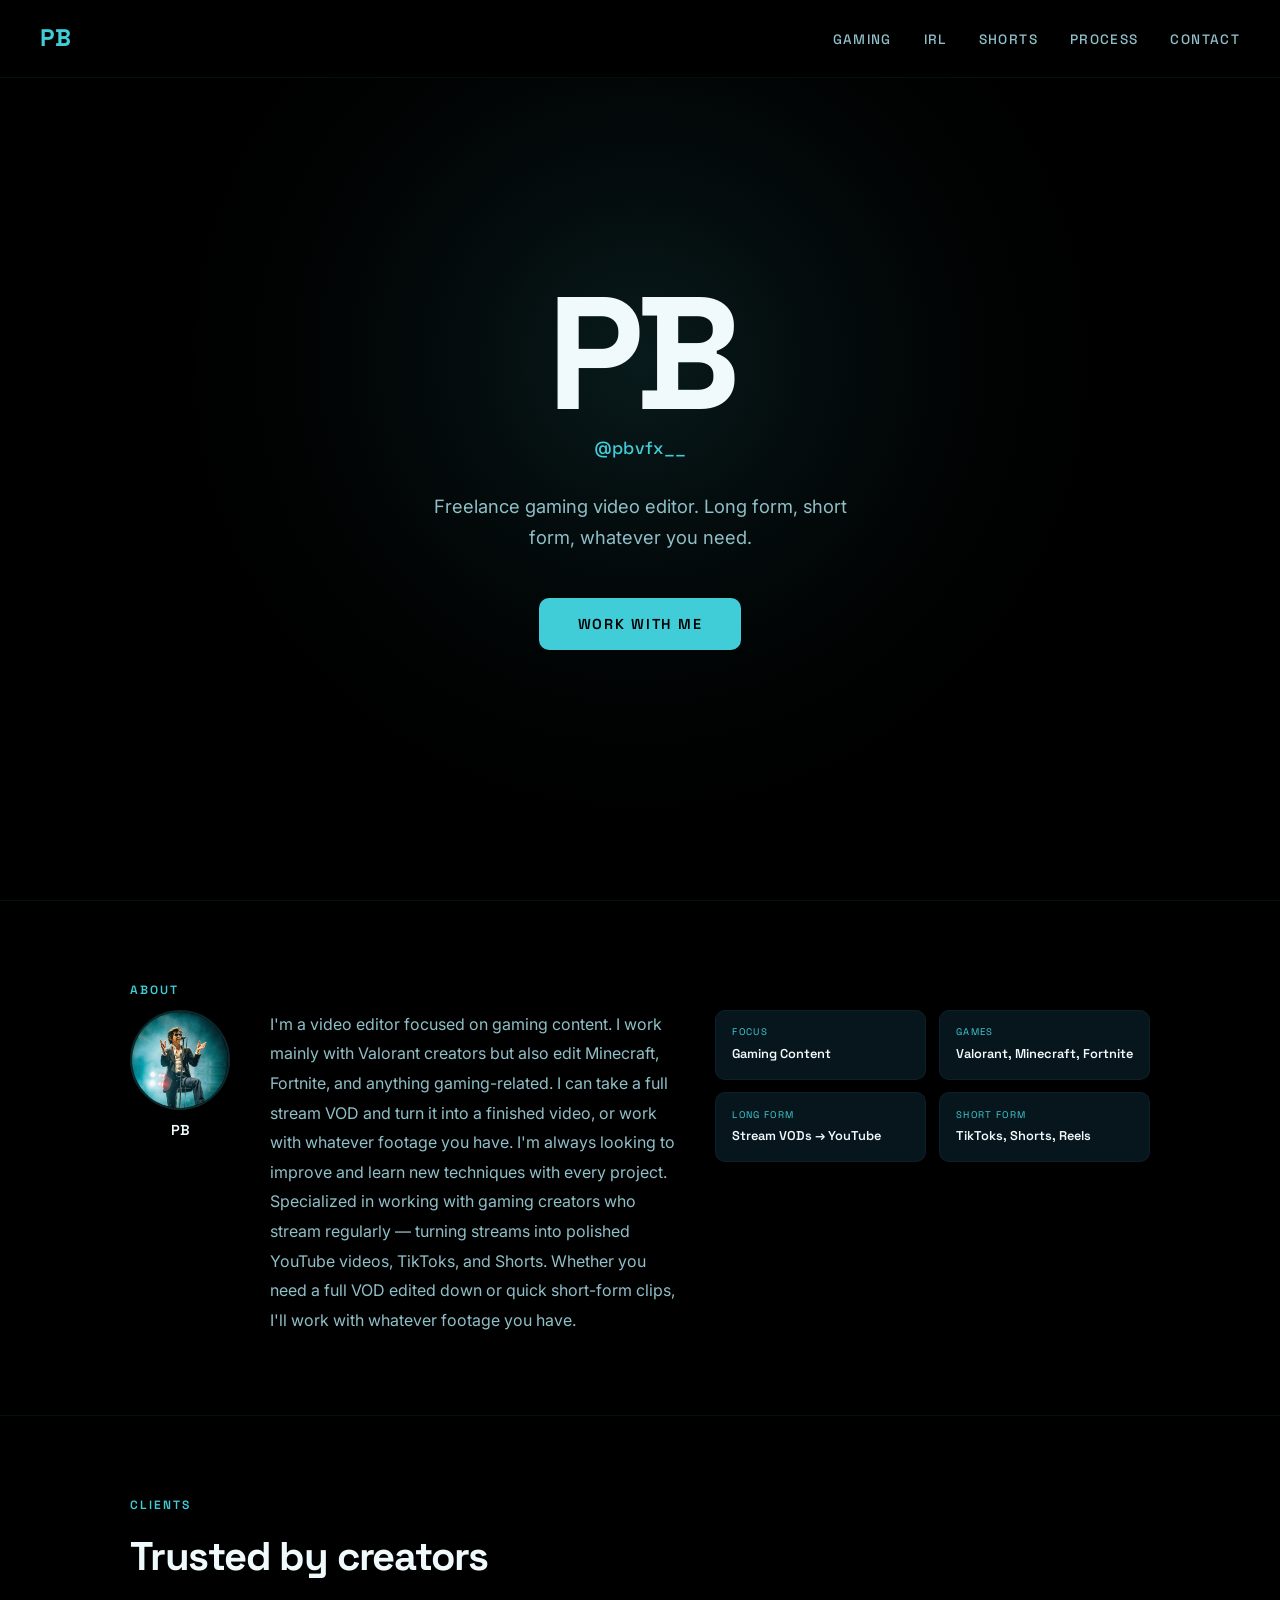
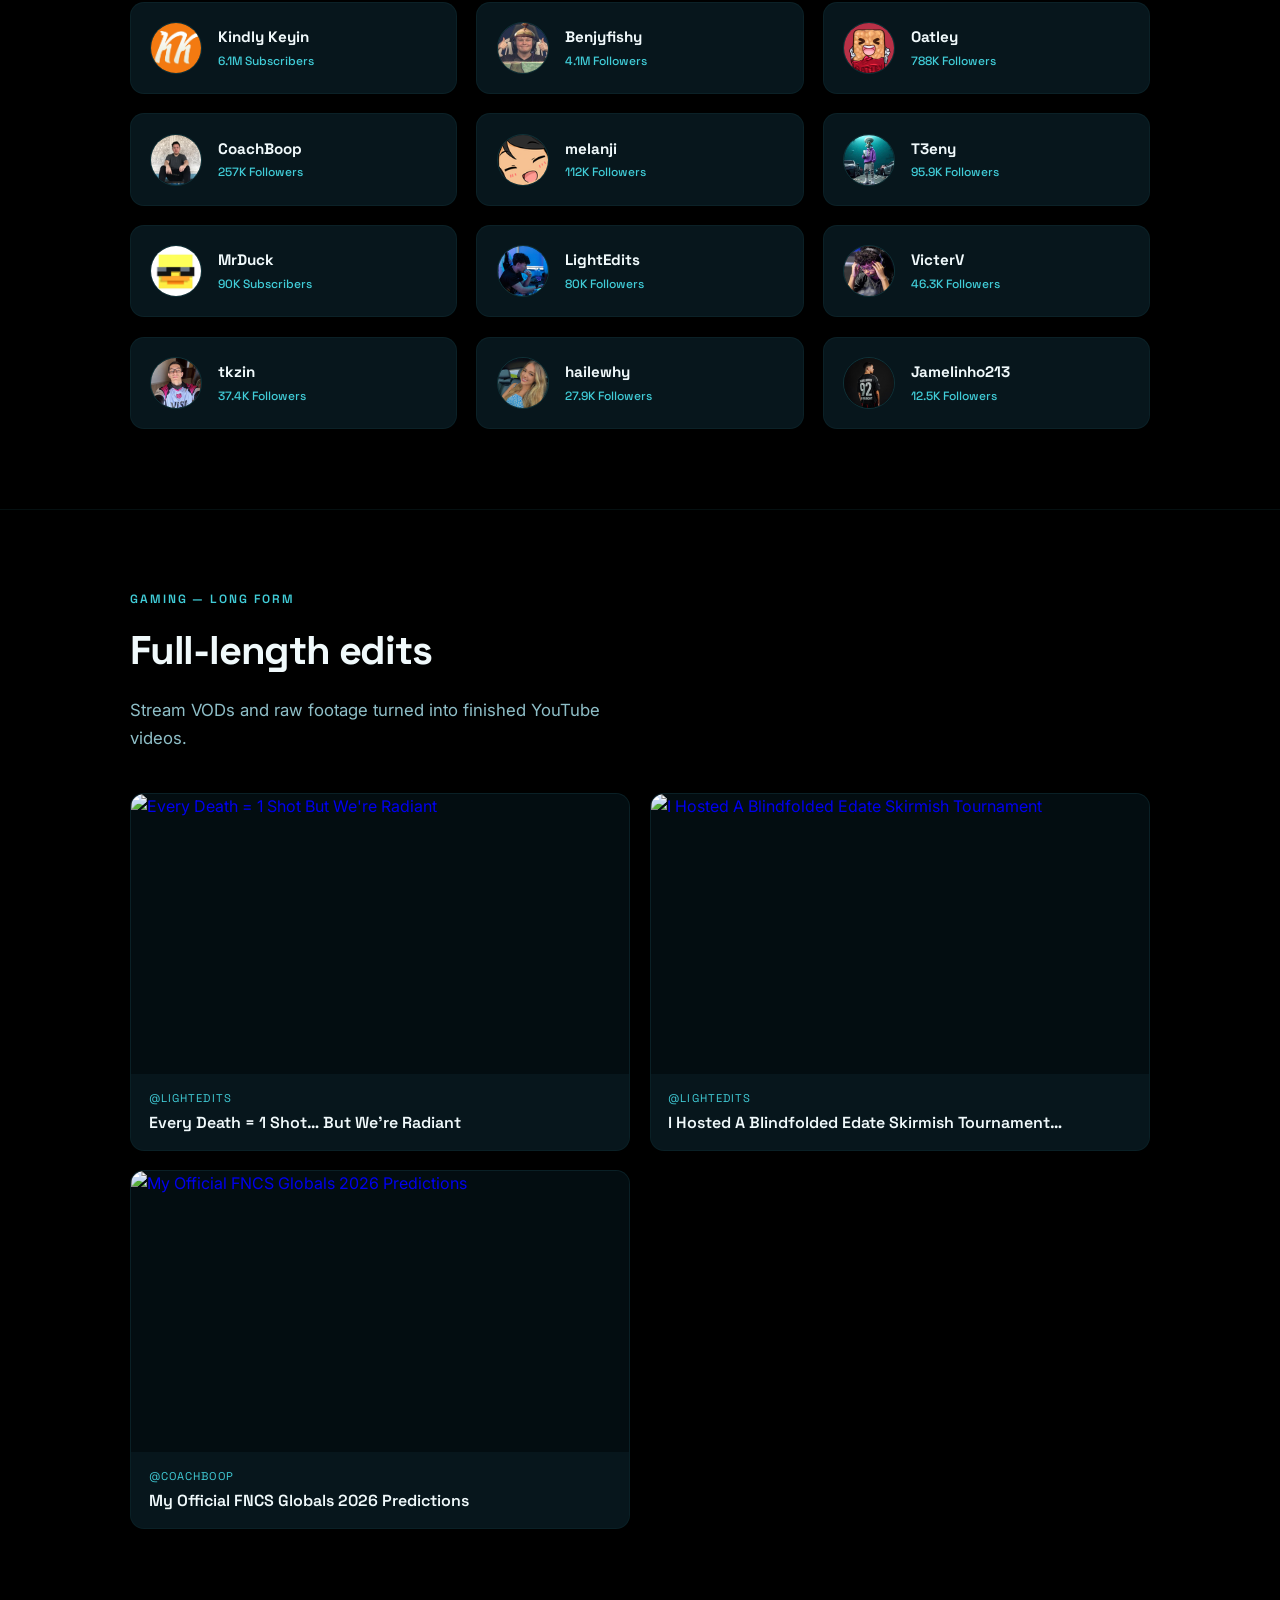
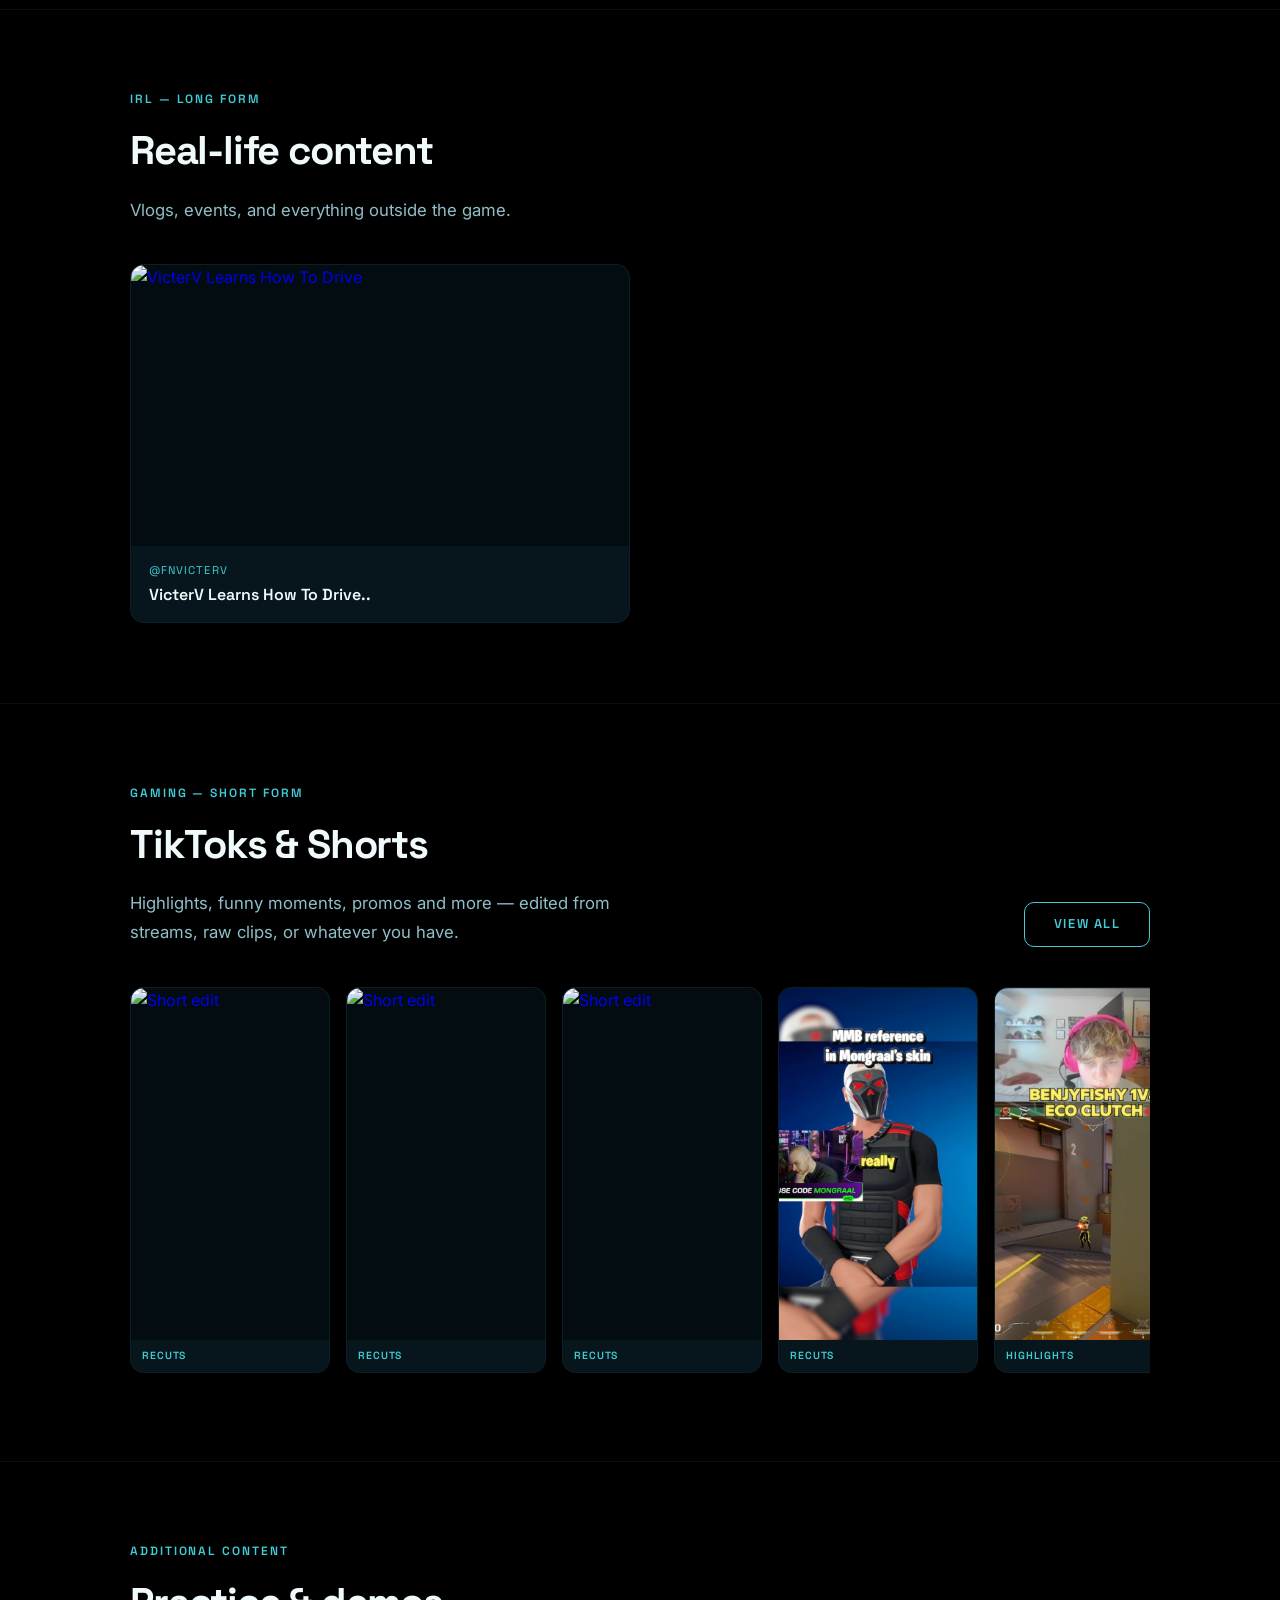
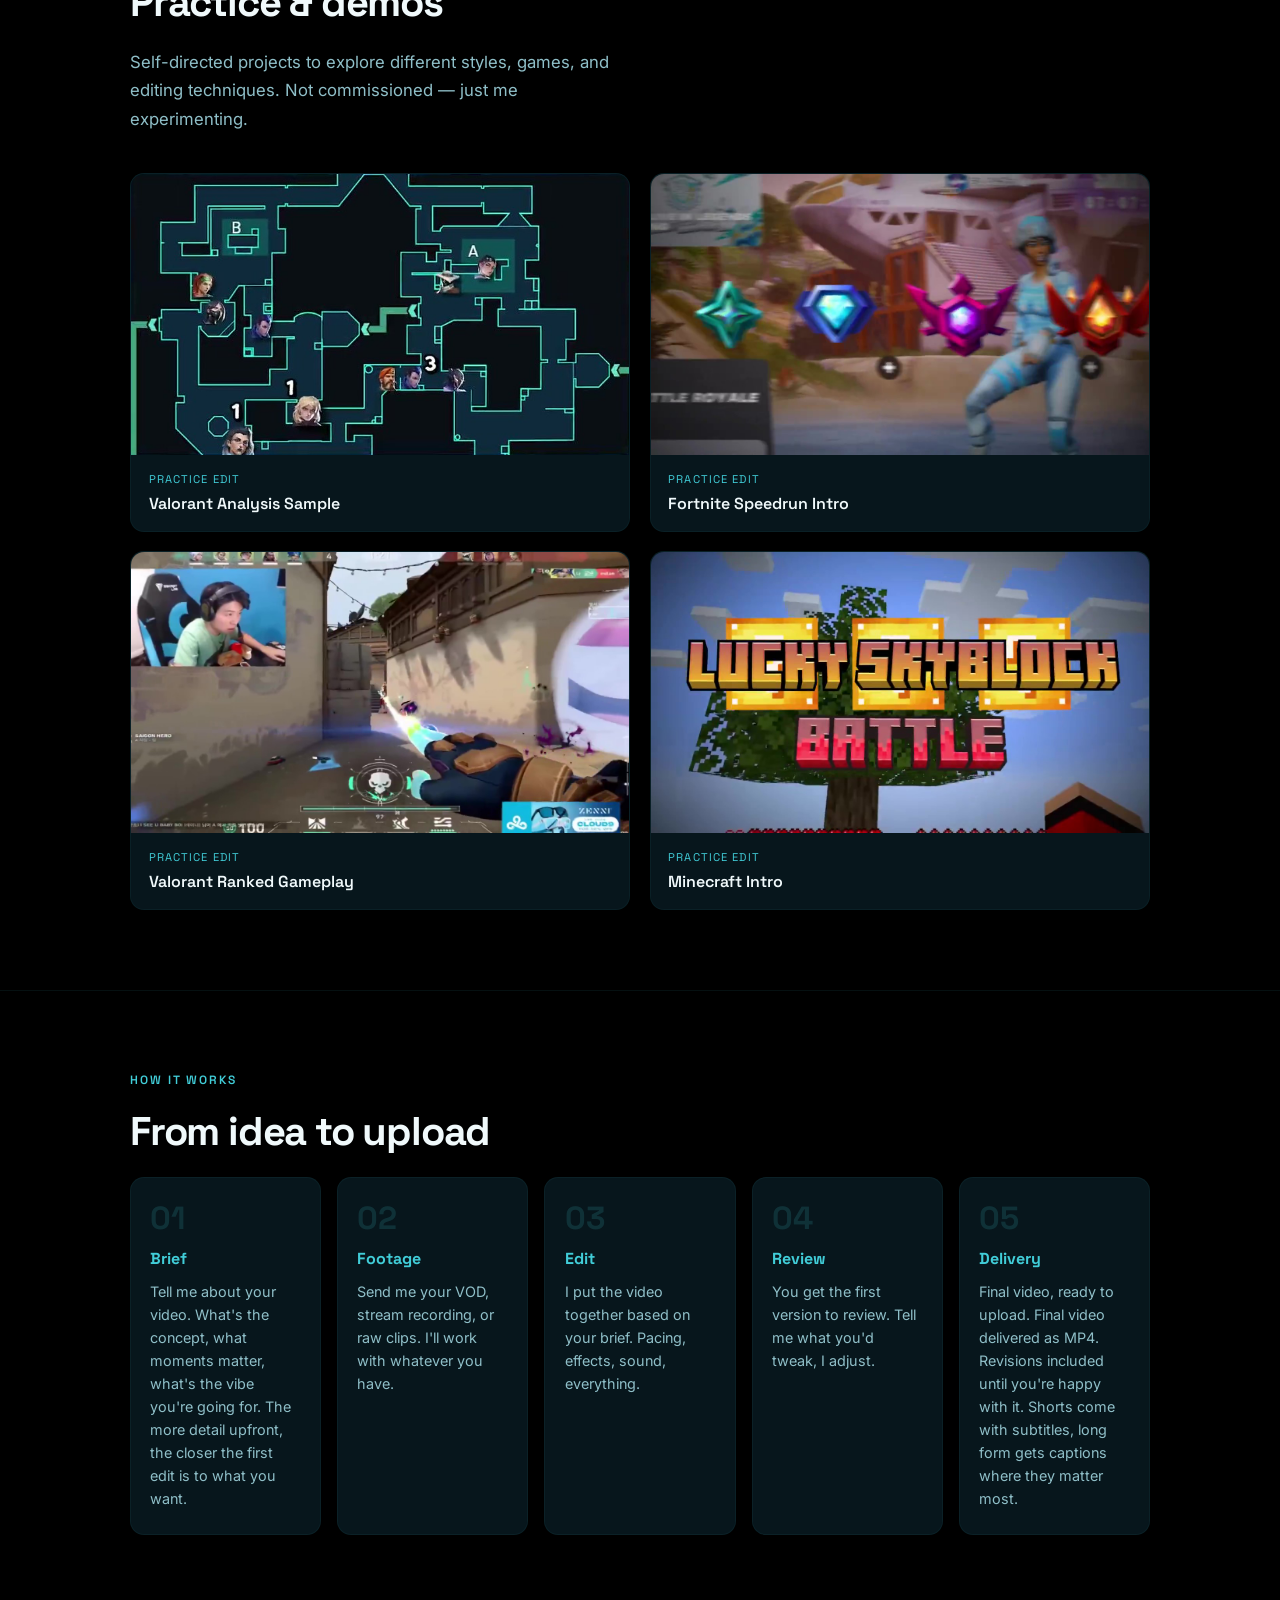
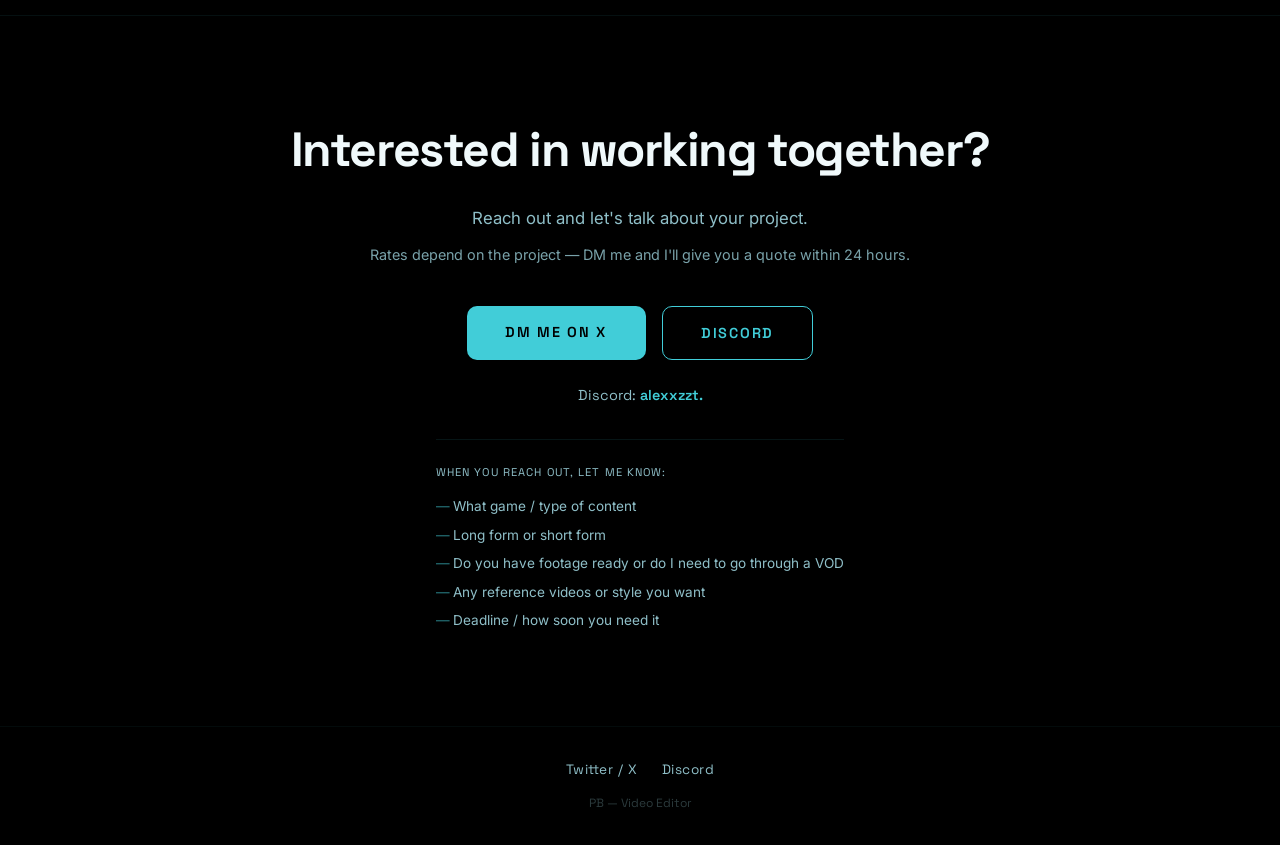
==== commit c2e8bab7: "Expand copy across About, Short Form, Process, Additional Content, and Contact sections Adds a conta" ====
--- a/index.html
+++ b/index.html
@@ -75,7 +75,7 @@
         <p class="section-label">About</p>
         <div class="about-layout">
             <div class="about-pfp-wrapper"><img src="img/pfp.jpg" alt="PB" class="about-pfp"><p class="about-pfp-name">PB</p></div>
-            <p class="about-text">I'm a video editor focused on gaming content. I work mainly with Valorant creators but also edit Minecraft, Fortnite, and anything gaming-related. I can take a full stream VOD and turn it into a finished video, or work with whatever footage you have. I'm always looking to improve and learn new techniques with every project.</p>
+            <p class="about-text">I'm a video editor focused on gaming content. I work mainly with Valorant creators but also edit Minecraft, Fortnite, and anything gaming-related. I can take a full stream VOD and turn it into a finished video, or work with whatever footage you have. I'm always looking to improve and learn new techniques with every project. Specialized in working with gaming creators who stream regularly — turning streams into polished YouTube videos, TikToks, and Shorts. Whether you need a full VOD edited down or quick short-form clips, I'll work with whatever footage you have.</p>
             <div class="about-grid">
                 <div class="about-card"><p class="about-card-label">Focus</p><p class="about-card-value">Gaming Content</p></div>
                 <div class="about-card"><p class="about-card-label">Games</p><p class="about-card-value">Valorant, Minecraft, Fortnite</p></div>
@@ -133,7 +133,7 @@
             <div class="section-header-left">
                 <p class="section-label">Gaming — Short Form</p>
                 <h2 class="section-title">TikToks & Shorts</h2>
-                <p class="section-desc">Quick, punchy edits built for short-form platforms.</p>
+                <p class="section-desc">Highlights, funny moments, promos and more — edited from streams, raw clips, or whatever you have.</p>
             </div>
             <a href="shorts.html" class="btn btn-sm btn-outline">View all</a>
         </div>
@@ -178,7 +178,7 @@
     <section class="content-section" id="additional">
         <p class="section-label">Additional Content</p>
         <h2 class="section-title">Practice & demos</h2>
-        <p class="section-desc">Personal projects and practice edits across different styles and games.</p>
+        <p class="section-desc">Self-directed projects to explore different styles, games, and editing techniques. Not commissioned — just me experimenting.</p>
         <div class="additional-grid">
             <a href="https://x.com/pbvfx__/status/2036830787476103308" target="_blank" class="video-card"><div class="video-thumb"><img src="img/val-analysis.jpg" alt="Valorant Analysis Sample"><div class="thumb-overlay"><div class="play-btn"><svg viewBox="0 0 24 24"><polygon points="8,5 20,12 8,19"/></svg></div></div></div><div class="video-info"><p class="video-client">Practice Edit</p><p class="video-title">Valorant Analysis Sample</p></div></a>
             <a href="https://x.com/pbvfx__/status/2062538613473300715" target="_blank" class="video-card"><div class="video-thumb"><img src="img/fn-intro.jpg" alt="Fortnite Speedrun Intro"><div class="thumb-overlay"><div class="play-btn"><svg viewBox="0 0 24 24"><polygon points="8,5 20,12 8,19"/></svg></div></div></div><div class="video-info"><p class="video-client">Practice Edit</p><p class="video-title">Fortnite Speedrun Intro</p></div></a>
@@ -196,7 +196,7 @@
             <div class="process-step"><p class="process-step-number">02</p><p class="process-step-title">Footage</p><p class="process-step-desc">Send me your VOD, stream recording, or raw clips. I'll work with whatever you have.</p></div>
             <div class="process-step"><p class="process-step-number">03</p><p class="process-step-title">Edit</p><p class="process-step-desc">I put the video together based on your brief. Pacing, effects, sound, everything.</p></div>
             <div class="process-step"><p class="process-step-number">04</p><p class="process-step-title">Review</p><p class="process-step-desc">You get the first version to review. Tell me what you'd tweak, I adjust.</p></div>
-            <div class="process-step"><p class="process-step-number">05</p><p class="process-step-title">Delivery</p><p class="process-step-desc">Final video, ready to upload.</p></div>
+            <div class="process-step"><p class="process-step-number">05</p><p class="process-step-title">Delivery</p><p class="process-step-desc">Final video, ready to upload. Final video delivered as MP4. Revisions included until you're happy with it. Shorts come with subtitles, long form gets captions where they matter most.</p></div>
         </div>
     </section>
 
@@ -204,11 +204,22 @@
     <section class="cta-section" id="contact">
         <h2 class="cta-title">Interested in working together?</h2>
         <p class="cta-desc">Reach out and let's talk about your project.</p>
+        <p class="cta-rates">Rates depend on the project — DM me and I'll give you a quote within 24 hours.</p>
         <div class="cta-buttons">
             <a href="https://x.com/pbvfx__" target="_blank" class="btn">DM me on X</a>
             <a href="https://discord.com/users/598600753732648965" target="_blank" class="btn btn-outline">Discord</a>
         </div>
         <p class="cta-discord">Discord: <span>alexxzzt.</span></p>
+        <div class="cta-checklist">
+            <p class="cta-checklist-title">When you reach out, let me know:</p>
+            <ul>
+                <li>What game / type of content</li>
+                <li>Long form or short form</li>
+                <li>Do you have footage ready or do I need to go through a VOD</li>
+                <li>Any reference videos or style you want</li>
+                <li>Deadline / how soon you need it</li>
+            </ul>
+        </div>
     </section>
 
     <footer>
--- a/style.css
+++ b/style.css
@@ -147,9 +147,16 @@
 .cta-section { text-align: center; padding: 6rem 2rem; }
 .cta-title { font-family: 'Space Grotesk', sans-serif; font-size: clamp(2rem, 5vw, 3rem); font-weight: 700; letter-spacing: -0.03em; margin-bottom: 1rem; }
 .cta-desc { color: var(--text-secondary); margin-bottom: 2.5rem; font-size: 1.05rem; }
+.cta-desc + .cta-rates { margin-top: -1.8rem; }
+.cta-rates { color: var(--text-secondary); margin-bottom: 2.5rem; font-size: 0.9rem; opacity: 0.85; }
 .cta-buttons { display: flex; gap: 1rem; justify-content: center; flex-wrap: wrap; }
 .cta-discord { font-family: 'Space Grotesk', sans-serif; font-size: 0.9rem; color: var(--text-secondary); margin-top: 1.5rem; }
 .cta-discord span { color: var(--accent); font-weight: 600; }
+.cta-checklist { display: inline-flex; flex-direction: column; align-items: flex-start; text-align: left; margin: 2rem auto 0; padding-top: 1.5rem; border-top: 1px solid rgba(65, 205, 216, 0.1); }
+.cta-checklist-title { font-family: 'Space Grotesk', sans-serif; font-size: 0.7rem; text-transform: uppercase; letter-spacing: 0.1em; color: var(--text-secondary); margin-bottom: 0.9rem; }
+.cta-checklist ul { list-style: none; display: flex; flex-direction: column; gap: 0.5rem; }
+.cta-checklist li { font-size: 0.85rem; color: var(--text-secondary); line-height: 1.5; padding-left: 1.1rem; position: relative; }
+.cta-checklist li::before { content: "—"; color: var(--accent); opacity: 0.6; position: absolute; left: 0; }
 
 /* Footer */
 footer { padding: 2rem 2.5rem; text-align: center; border-top: 1px solid rgba(65, 205, 216, 0.05); }
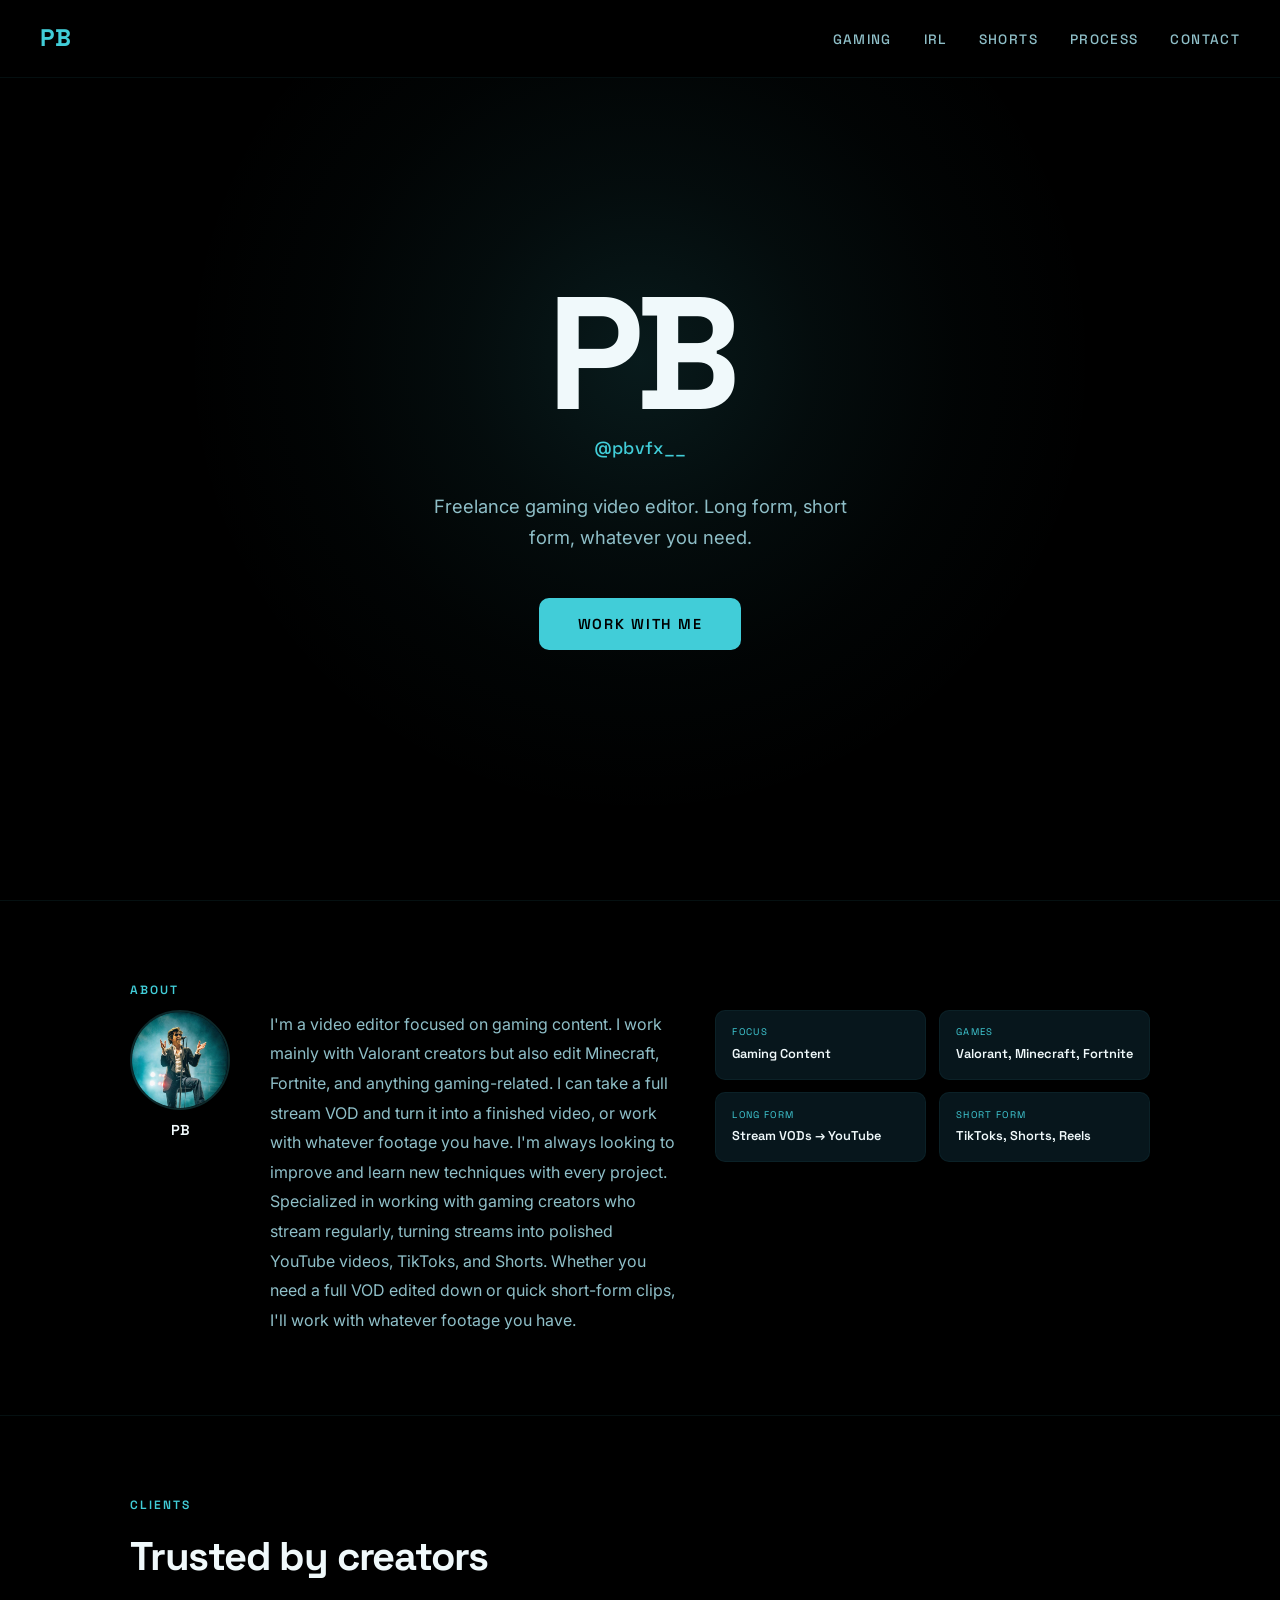
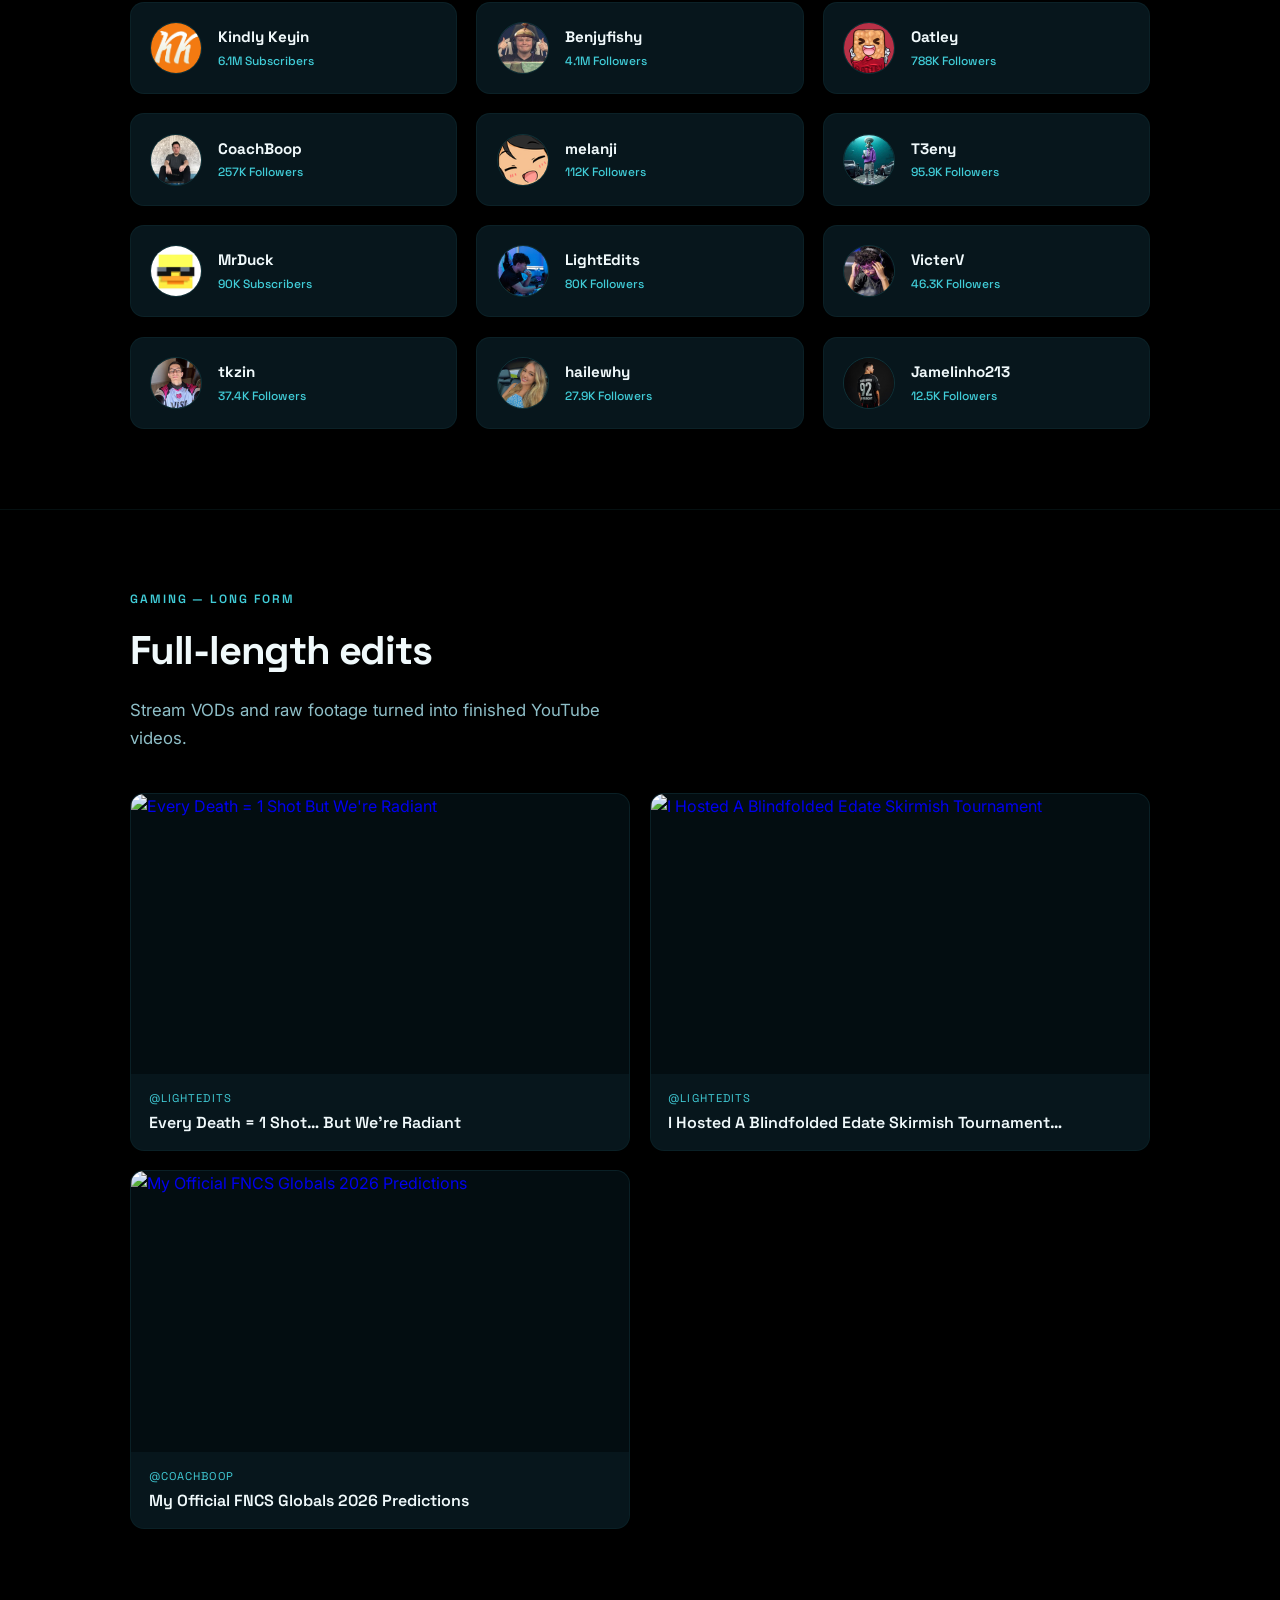
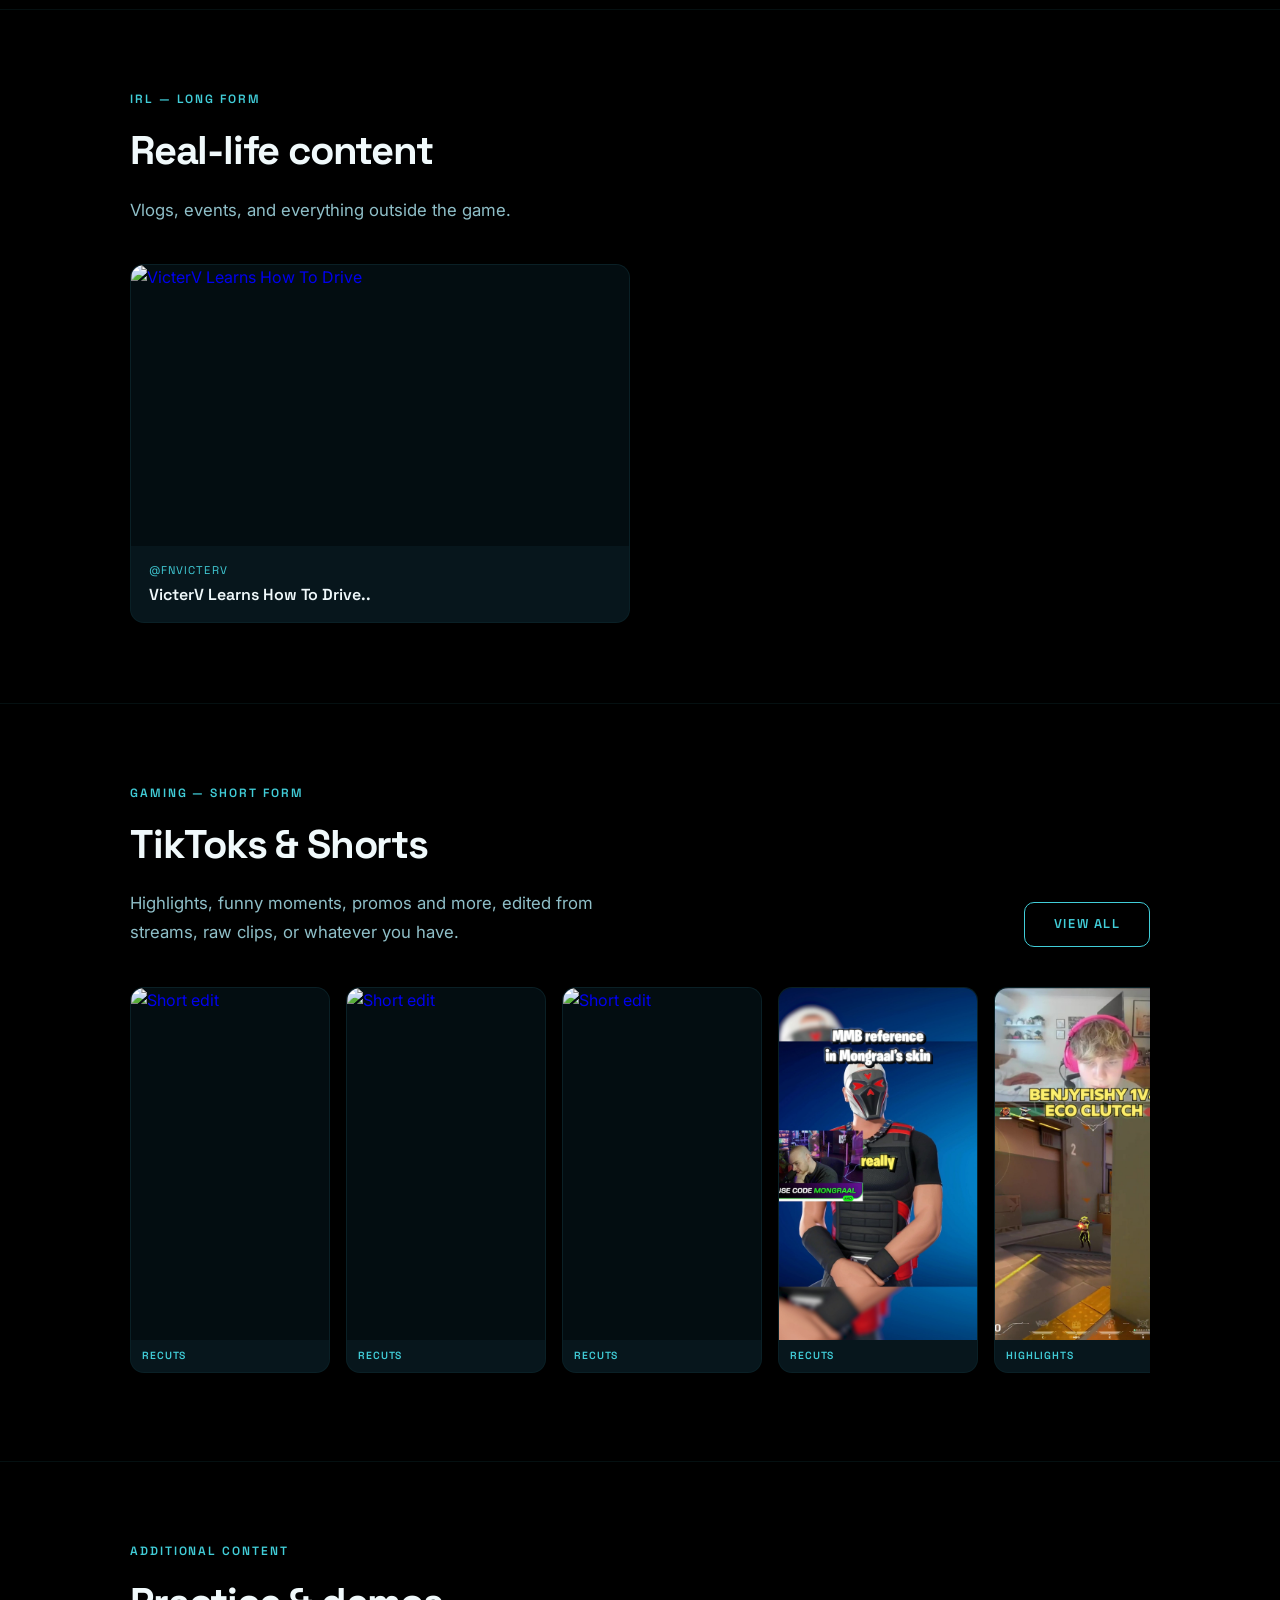
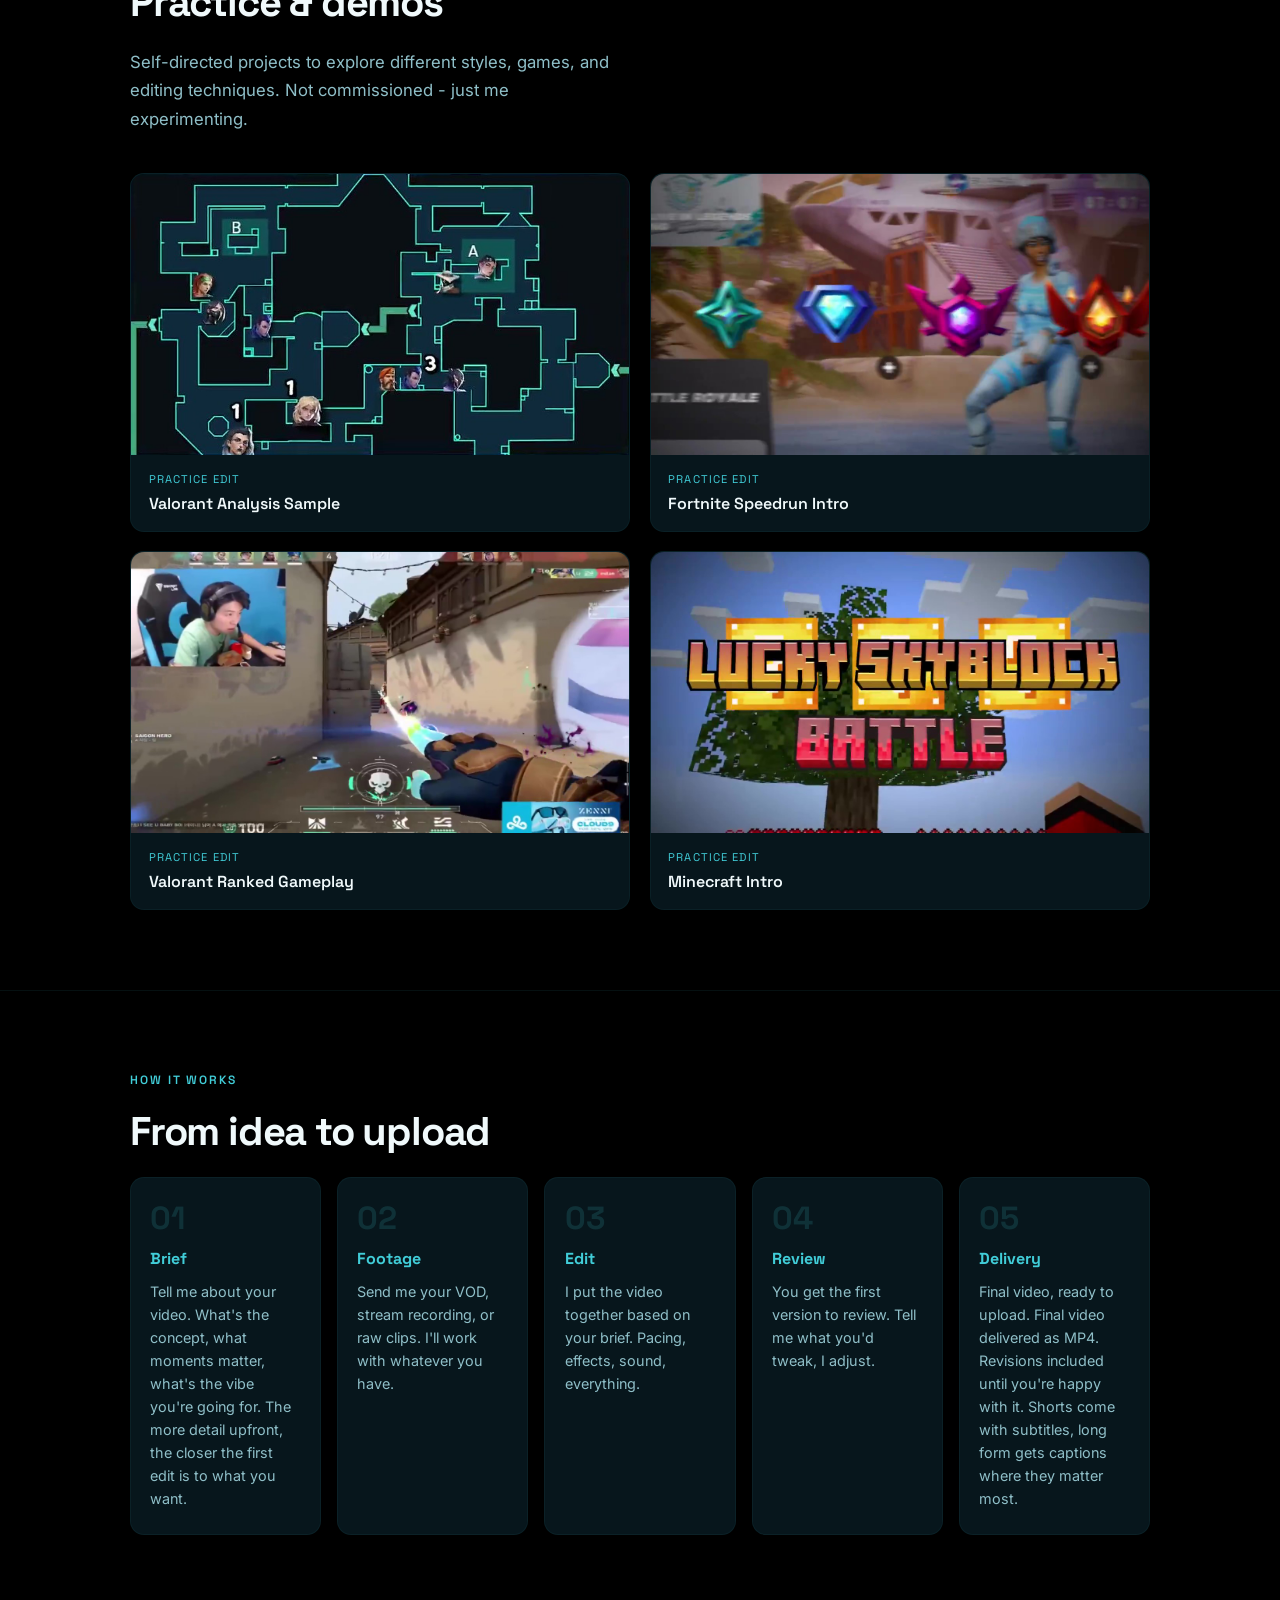
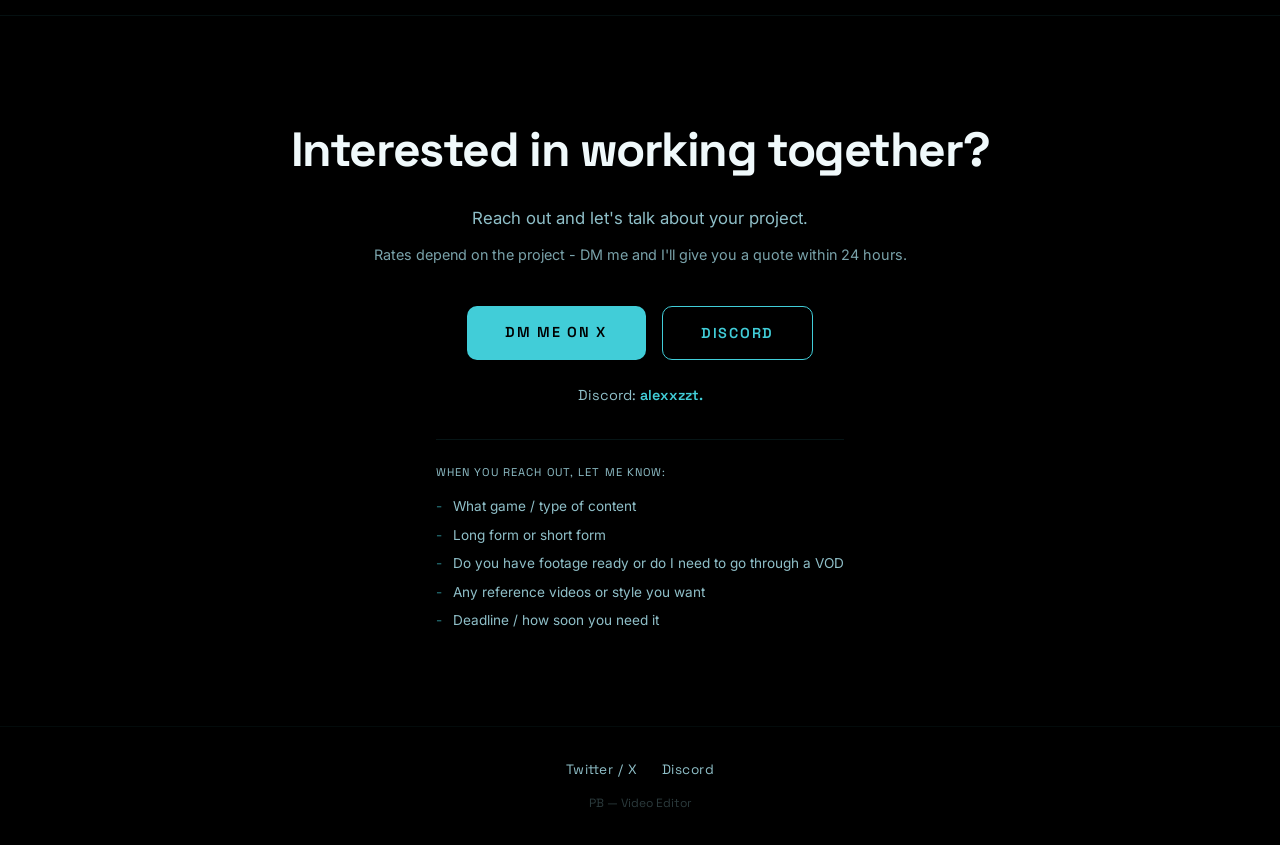
==== commit a3d812a7: "Replace em dashes with commas/hyphens in new copy Co-Authored-By: Claude Sonnet 5 <noreply@anthropic" ====
--- a/index.html
+++ b/index.html
@@ -75,7 +75,7 @@
         <p class="section-label">About</p>
         <div class="about-layout">
             <div class="about-pfp-wrapper"><img src="img/pfp.jpg" alt="PB" class="about-pfp"><p class="about-pfp-name">PB</p></div>
-            <p class="about-text">I'm a video editor focused on gaming content. I work mainly with Valorant creators but also edit Minecraft, Fortnite, and anything gaming-related. I can take a full stream VOD and turn it into a finished video, or work with whatever footage you have. I'm always looking to improve and learn new techniques with every project. Specialized in working with gaming creators who stream regularly — turning streams into polished YouTube videos, TikToks, and Shorts. Whether you need a full VOD edited down or quick short-form clips, I'll work with whatever footage you have.</p>
+            <p class="about-text">I'm a video editor focused on gaming content. I work mainly with Valorant creators but also edit Minecraft, Fortnite, and anything gaming-related. I can take a full stream VOD and turn it into a finished video, or work with whatever footage you have. I'm always looking to improve and learn new techniques with every project. Specialized in working with gaming creators who stream regularly, turning streams into polished YouTube videos, TikToks, and Shorts. Whether you need a full VOD edited down or quick short-form clips, I'll work with whatever footage you have.</p>
             <div class="about-grid">
                 <div class="about-card"><p class="about-card-label">Focus</p><p class="about-card-value">Gaming Content</p></div>
                 <div class="about-card"><p class="about-card-label">Games</p><p class="about-card-value">Valorant, Minecraft, Fortnite</p></div>
@@ -133,7 +133,7 @@
             <div class="section-header-left">
                 <p class="section-label">Gaming — Short Form</p>
                 <h2 class="section-title">TikToks & Shorts</h2>
-                <p class="section-desc">Highlights, funny moments, promos and more — edited from streams, raw clips, or whatever you have.</p>
+                <p class="section-desc">Highlights, funny moments, promos and more, edited from streams, raw clips, or whatever you have.</p>
             </div>
             <a href="shorts.html" class="btn btn-sm btn-outline">View all</a>
         </div>
@@ -178,7 +178,7 @@
     <section class="content-section" id="additional">
         <p class="section-label">Additional Content</p>
         <h2 class="section-title">Practice & demos</h2>
-        <p class="section-desc">Self-directed projects to explore different styles, games, and editing techniques. Not commissioned — just me experimenting.</p>
+        <p class="section-desc">Self-directed projects to explore different styles, games, and editing techniques. Not commissioned - just me experimenting.</p>
         <div class="additional-grid">
             <a href="https://x.com/pbvfx__/status/2036830787476103308" target="_blank" class="video-card"><div class="video-thumb"><img src="img/val-analysis.jpg" alt="Valorant Analysis Sample"><div class="thumb-overlay"><div class="play-btn"><svg viewBox="0 0 24 24"><polygon points="8,5 20,12 8,19"/></svg></div></div></div><div class="video-info"><p class="video-client">Practice Edit</p><p class="video-title">Valorant Analysis Sample</p></div></a>
             <a href="https://x.com/pbvfx__/status/2062538613473300715" target="_blank" class="video-card"><div class="video-thumb"><img src="img/fn-intro.jpg" alt="Fortnite Speedrun Intro"><div class="thumb-overlay"><div class="play-btn"><svg viewBox="0 0 24 24"><polygon points="8,5 20,12 8,19"/></svg></div></div></div><div class="video-info"><p class="video-client">Practice Edit</p><p class="video-title">Fortnite Speedrun Intro</p></div></a>
@@ -204,7 +204,7 @@
     <section class="cta-section" id="contact">
         <h2 class="cta-title">Interested in working together?</h2>
         <p class="cta-desc">Reach out and let's talk about your project.</p>
-        <p class="cta-rates">Rates depend on the project — DM me and I'll give you a quote within 24 hours.</p>
+        <p class="cta-rates">Rates depend on the project - DM me and I'll give you a quote within 24 hours.</p>
         <div class="cta-buttons">
             <a href="https://x.com/pbvfx__" target="_blank" class="btn">DM me on X</a>
             <a href="https://discord.com/users/598600753732648965" target="_blank" class="btn btn-outline">Discord</a>
--- a/style.css
+++ b/style.css
@@ -156,7 +156,7 @@
 .cta-checklist-title { font-family: 'Space Grotesk', sans-serif; font-size: 0.7rem; text-transform: uppercase; letter-spacing: 0.1em; color: var(--text-secondary); margin-bottom: 0.9rem; }
 .cta-checklist ul { list-style: none; display: flex; flex-direction: column; gap: 0.5rem; }
 .cta-checklist li { font-size: 0.85rem; color: var(--text-secondary); line-height: 1.5; padding-left: 1.1rem; position: relative; }
-.cta-checklist li::before { content: "—"; color: var(--accent); opacity: 0.6; position: absolute; left: 0; }
+.cta-checklist li::before { content: "-"; color: var(--accent); opacity: 0.6; position: absolute; left: 0; }
 
 /* Footer */
 footer { padding: 2rem 2.5rem; text-align: center; border-top: 1px solid rgba(65, 205, 216, 0.05); }
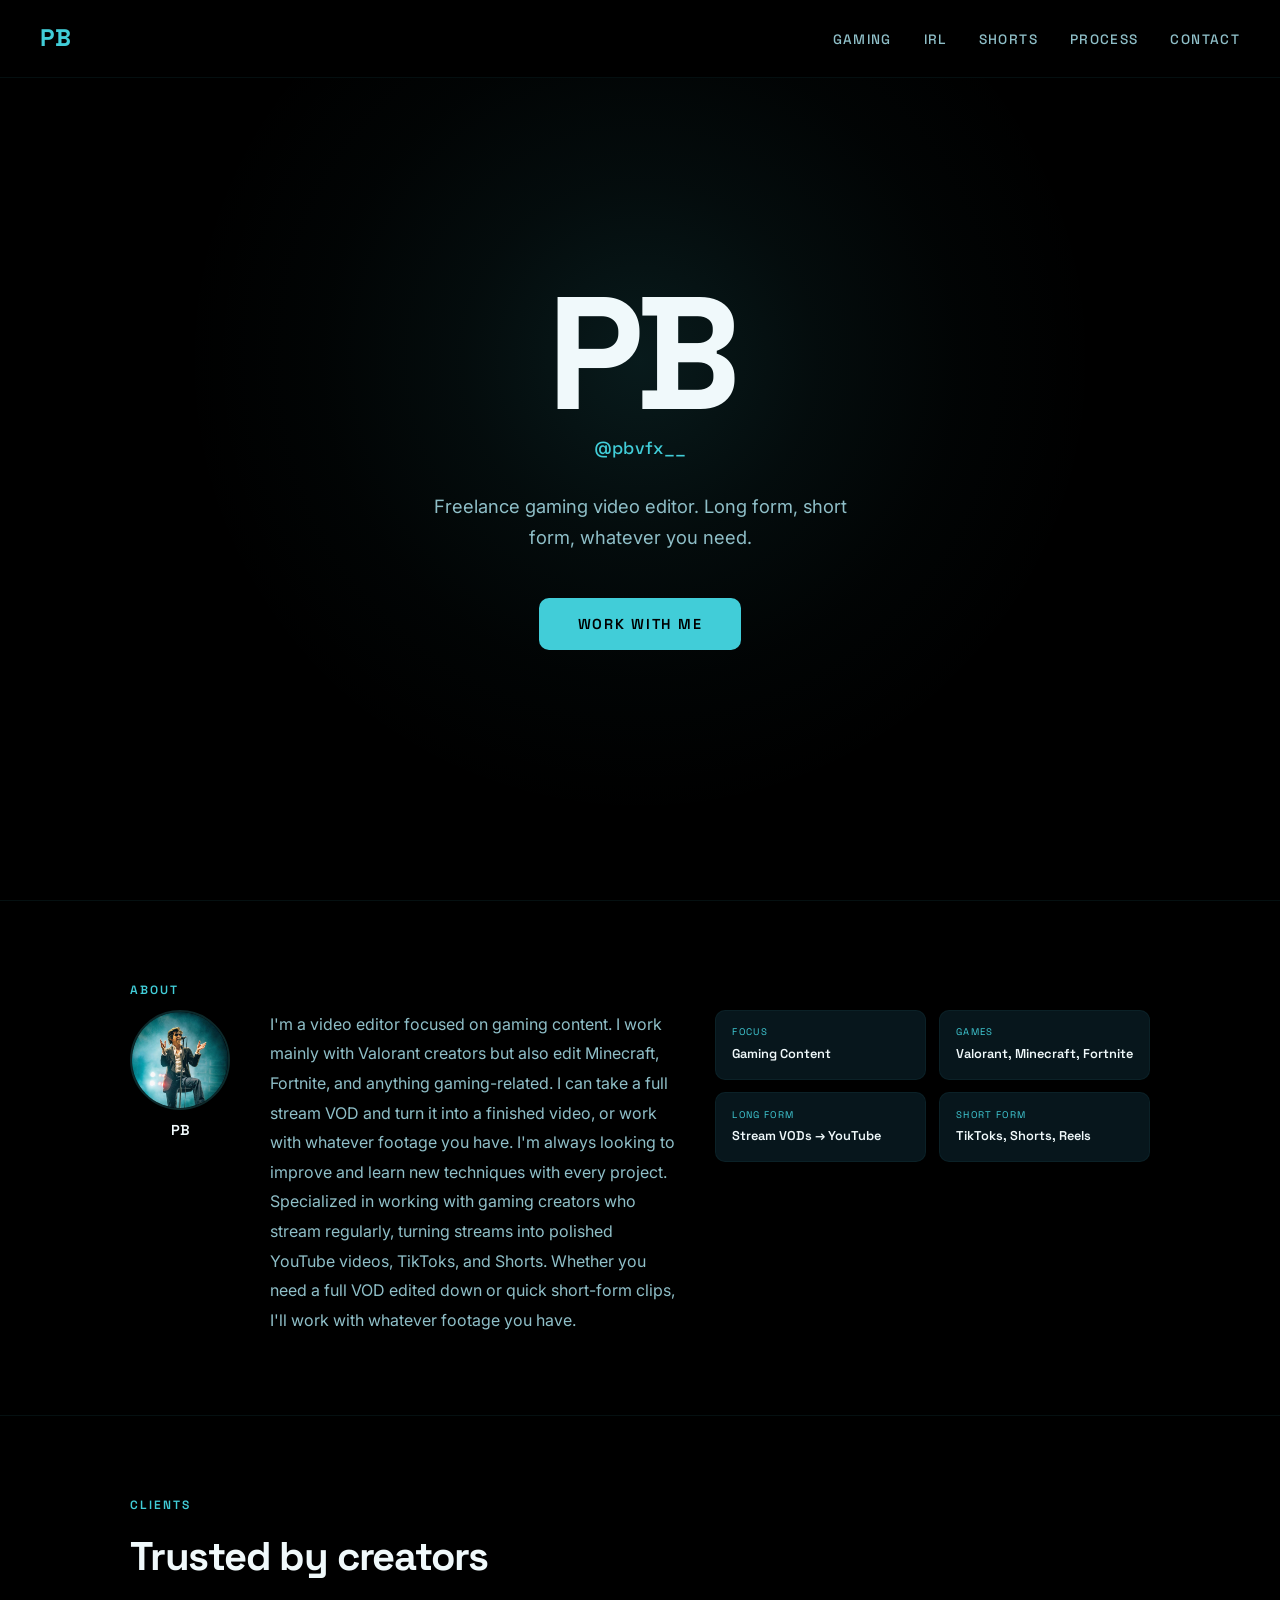
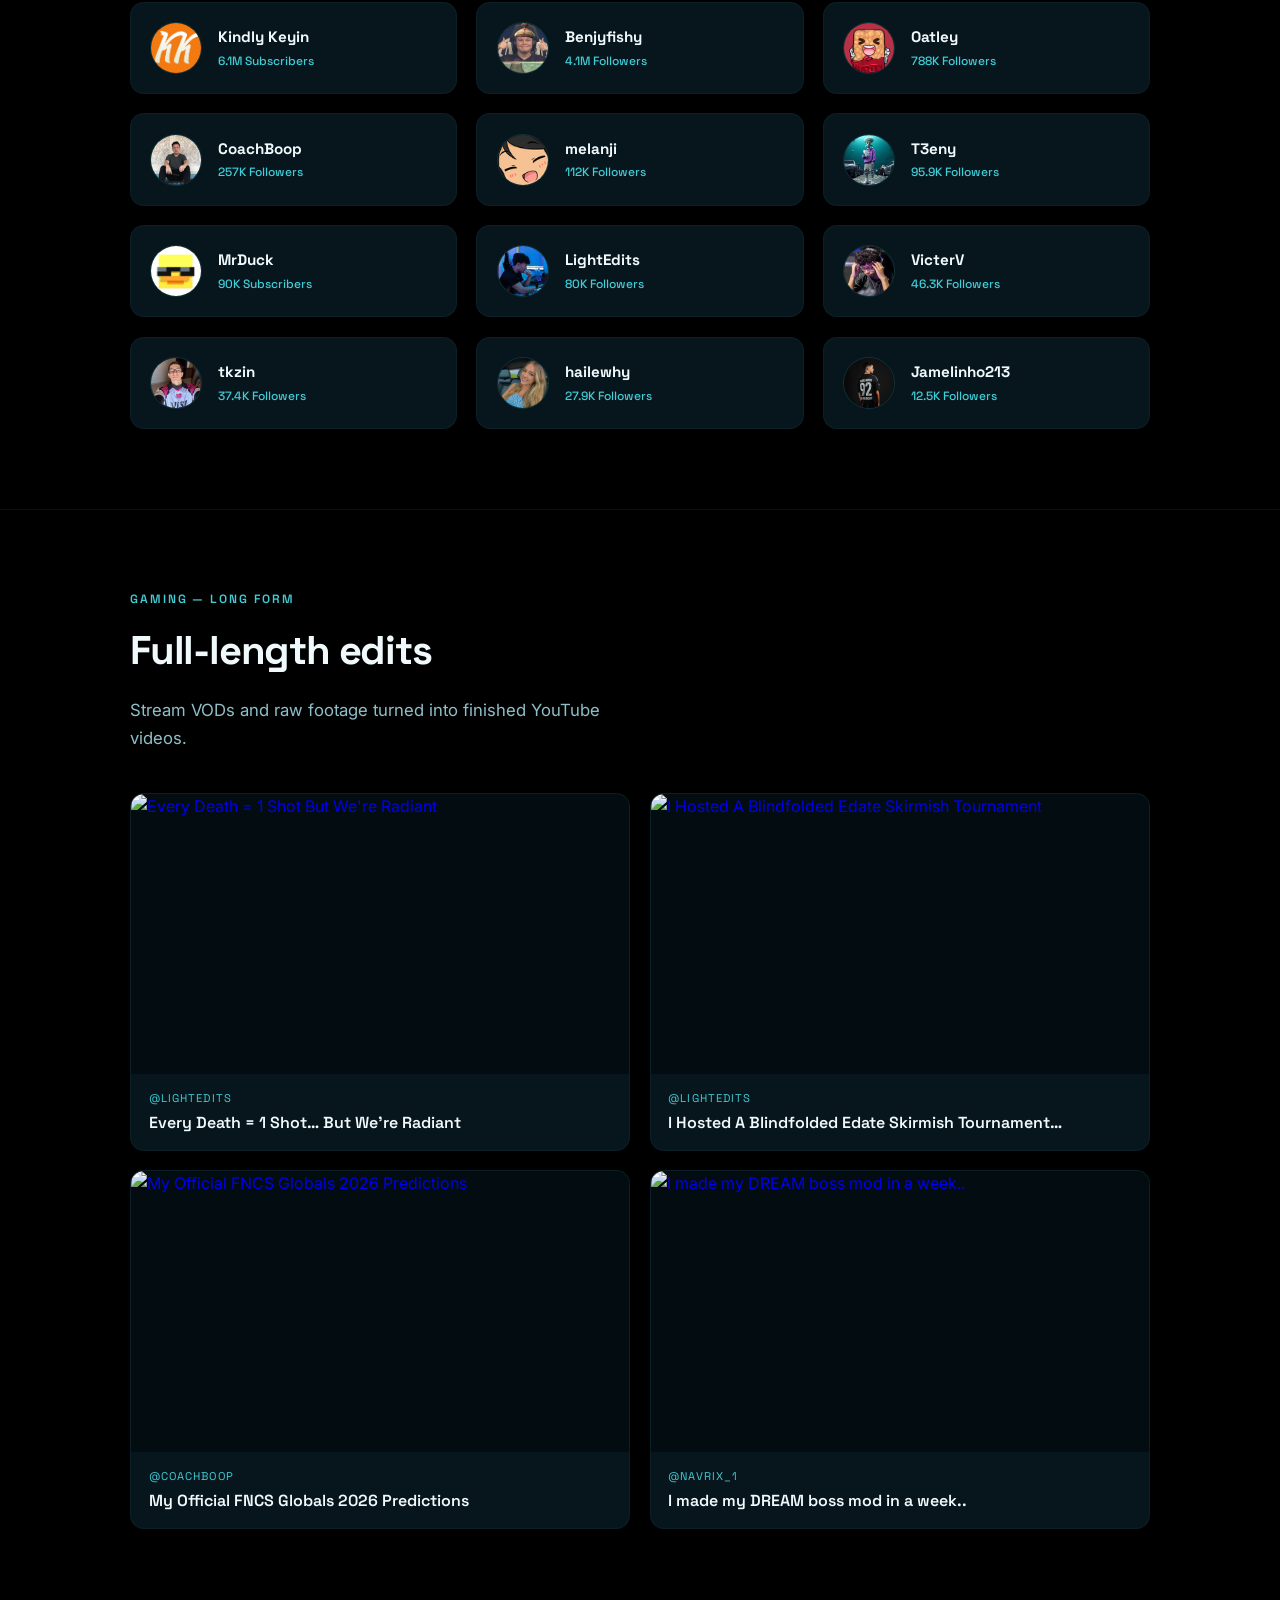
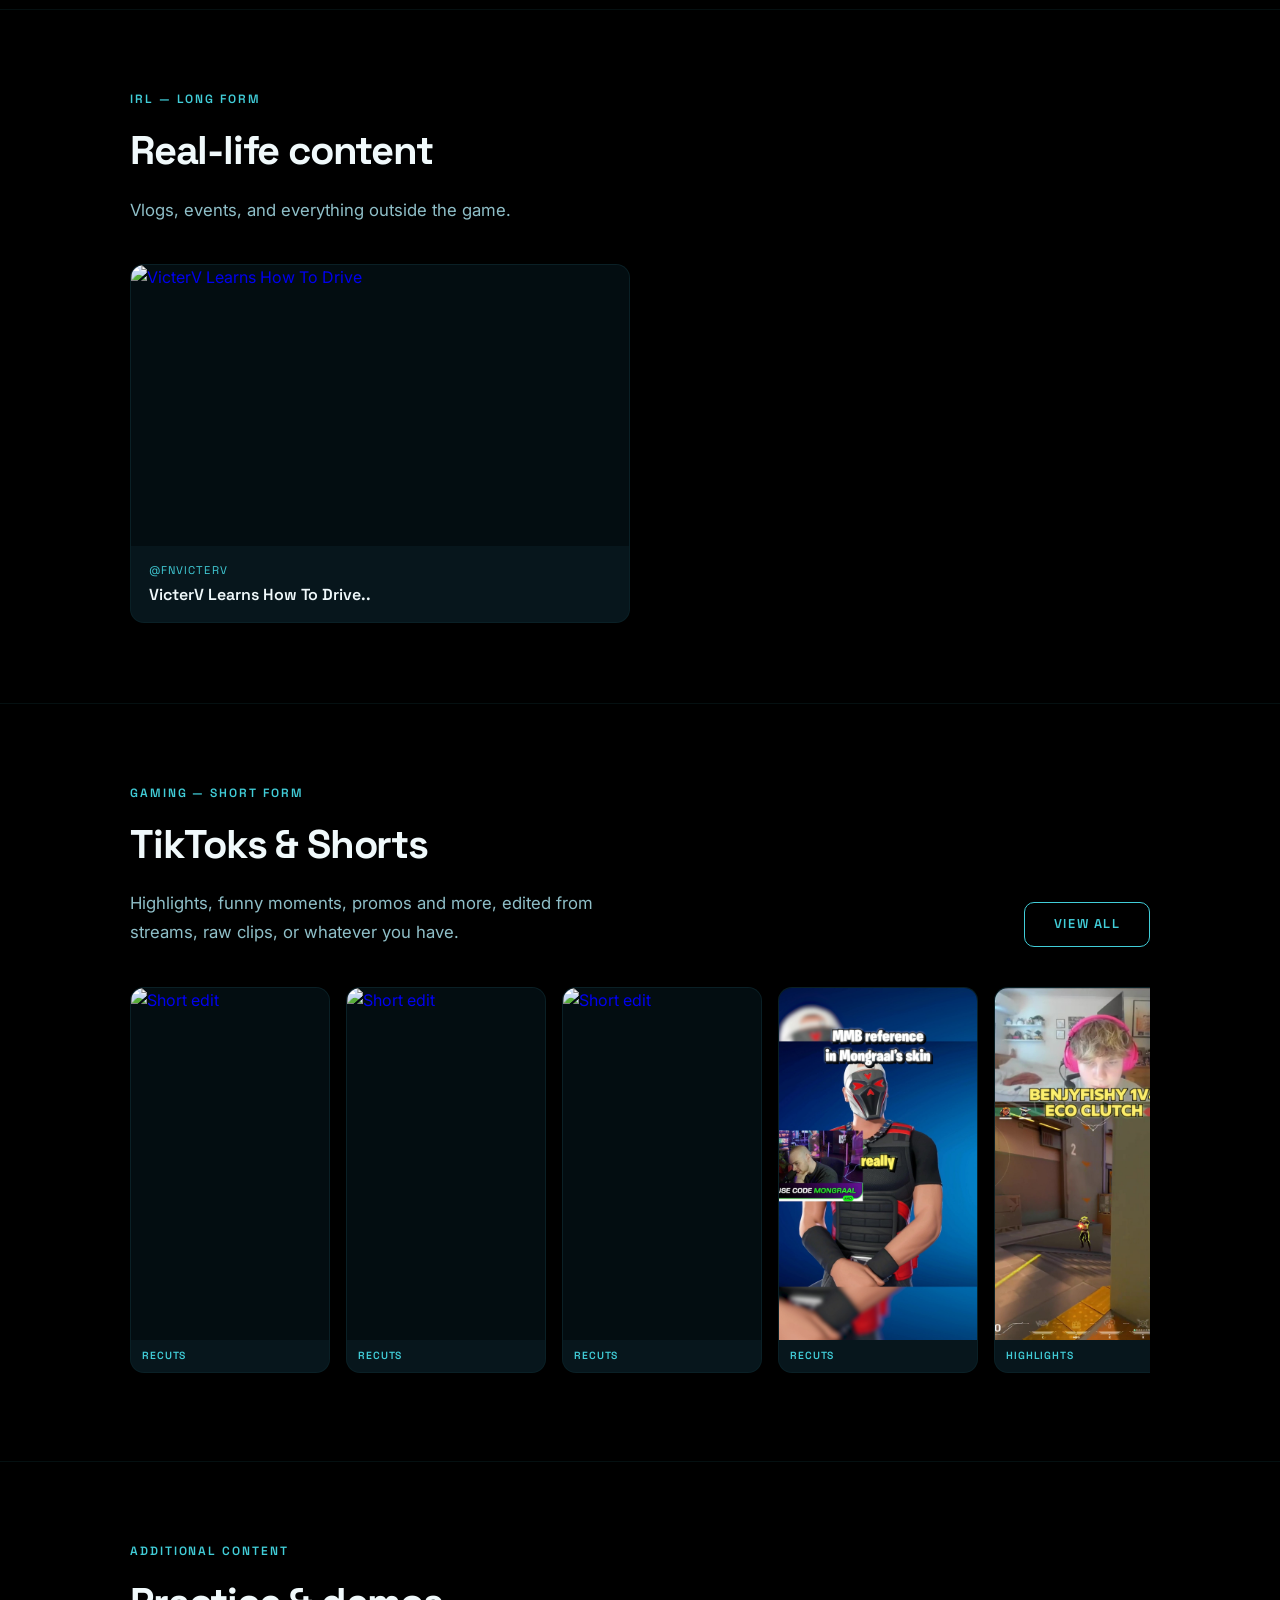
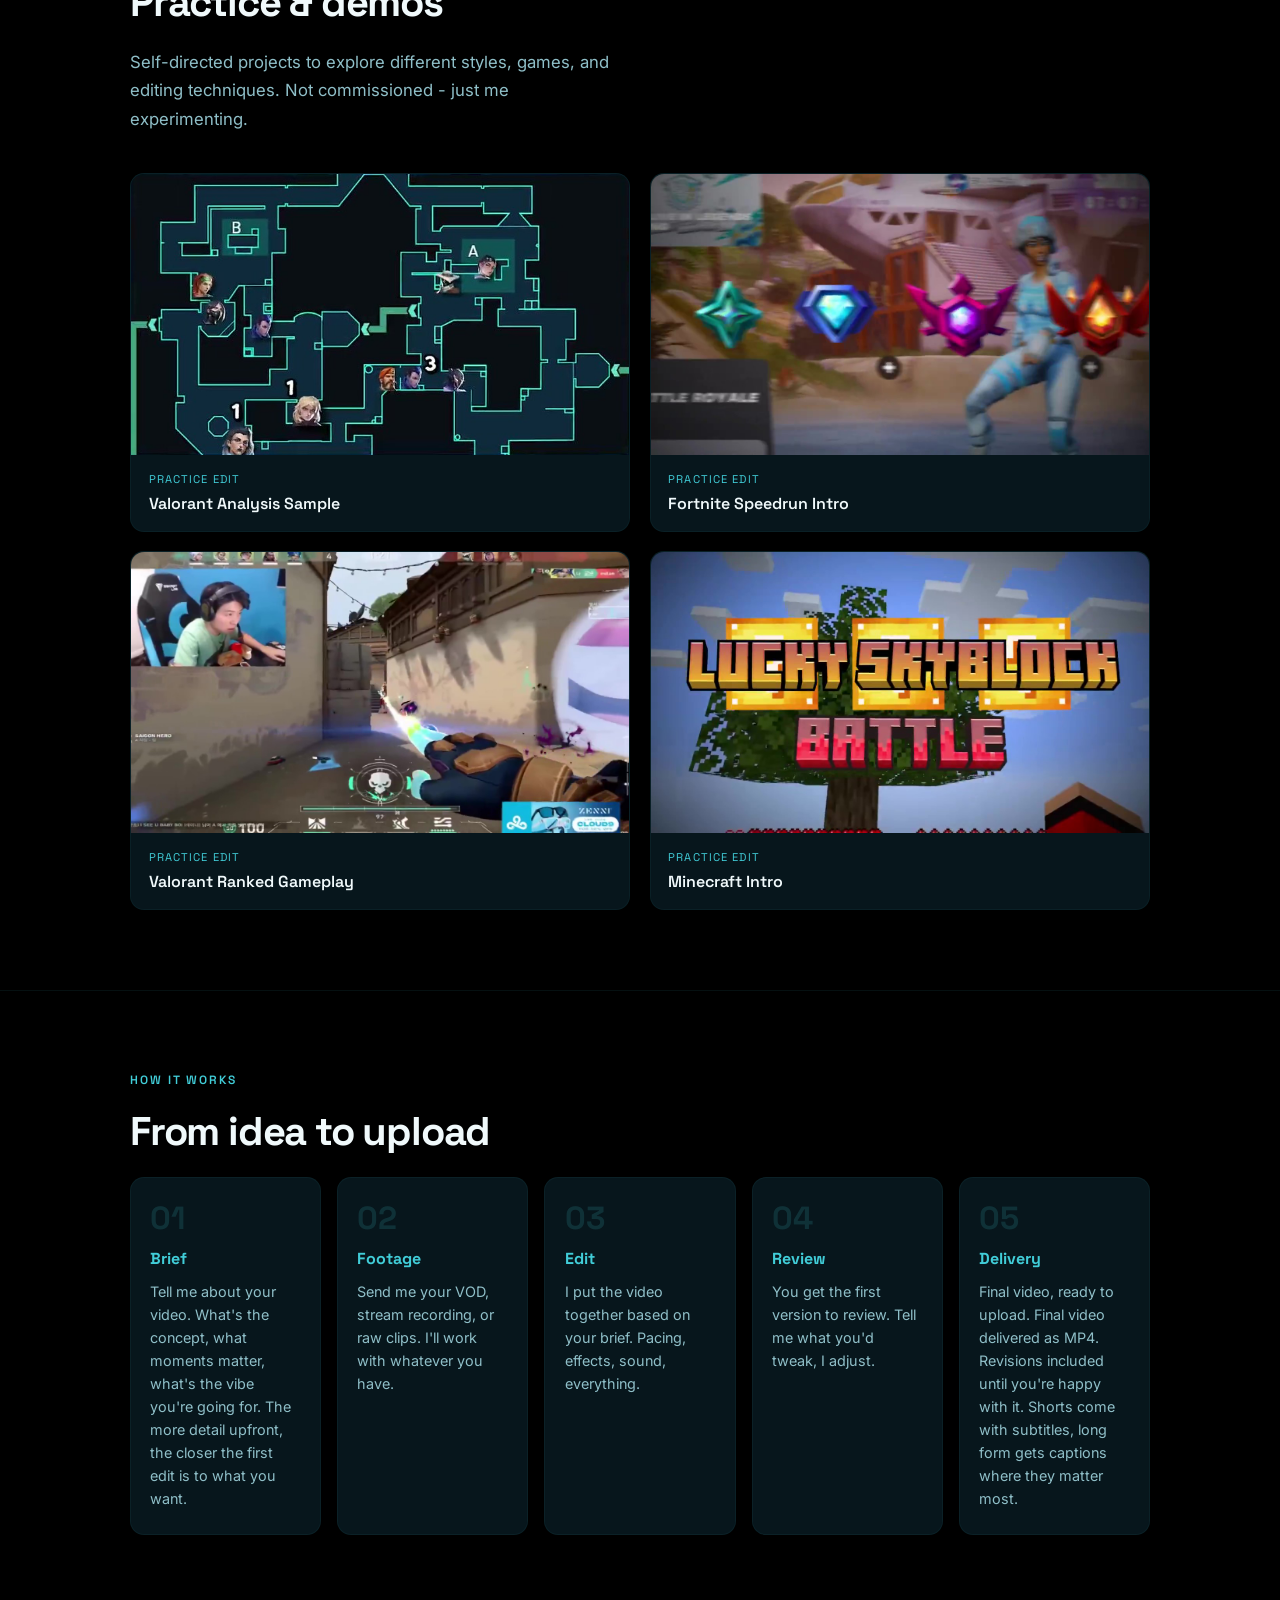
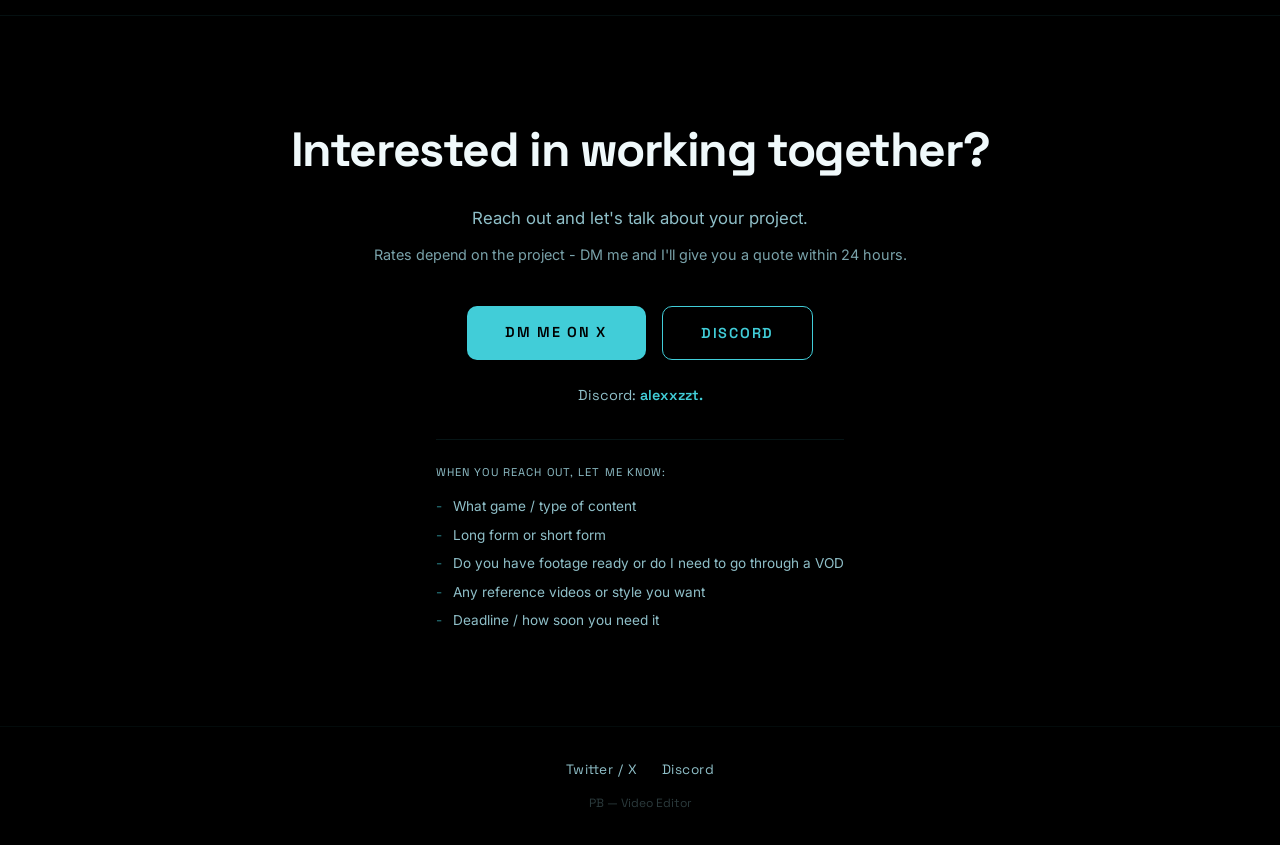
==== commit ff3e133e: "Add Navrix_1 boss mod video to Gaming Long Form Co-Authored-By: Claude Sonnet 5 <noreply@anthropic.c" ====
--- a/index.html
+++ b/index.html
@@ -114,6 +114,7 @@
             <a href="https://www.youtube.com/watch?v=pGjlT-4Pvk8" target="_blank" class="video-card"><div class="video-thumb"><img src="https://img.youtube.com/vi/pGjlT-4Pvk8/hqdefault.jpg" alt="Every Death = 1 Shot But We're Radiant"><div class="thumb-overlay"><div class="play-btn"><svg viewBox="0 0 24 24"><polygon points="8,5 20,12 8,19"/></svg></div></div></div><div class="video-info"><p class="video-client">@LightEdits</p><p class="video-title">Every Death = 1 Shot… But We're Radiant</p></div></a>
             <a href="https://youtu.be/9NvN8CrVOE4" target="_blank" class="video-card"><div class="video-thumb"><img src="https://img.youtube.com/vi/9NvN8CrVOE4/hqdefault.jpg" alt="I Hosted A Blindfolded Edate Skirmish Tournament"><div class="thumb-overlay"><div class="play-btn"><svg viewBox="0 0 24 24"><polygon points="8,5 20,12 8,19"/></svg></div></div></div><div class="video-info"><p class="video-client">@LightEdits</p><p class="video-title">I Hosted A Blindfolded Edate Skirmish Tournament…</p></div></a>
             <a href="https://www.youtube.com/watch?v=XKYtrt1nJM4" target="_blank" class="video-card"><div class="video-thumb"><img src="https://img.youtube.com/vi/XKYtrt1nJM4/hqdefault.jpg" alt="My Official FNCS Globals 2026 Predictions"><div class="thumb-overlay"><div class="play-btn"><svg viewBox="0 0 24 24"><polygon points="8,5 20,12 8,19"/></svg></div></div></div><div class="video-info"><p class="video-client">@CoachBoop</p><p class="video-title">My Official FNCS Globals 2026 Predictions</p></div></a>
+            <a href="https://www.youtube.com/watch?v=yQRVI1NO5bQ" target="_blank" class="video-card"><div class="video-thumb"><img src="https://img.youtube.com/vi/yQRVI1NO5bQ/hqdefault.jpg" alt="I made my DREAM boss mod in a week.."><div class="thumb-overlay"><div class="play-btn"><svg viewBox="0 0 24 24"><polygon points="8,5 20,12 8,19"/></svg></div></div></div><div class="video-info"><p class="video-client">@Navrix_1</p><p class="video-title">I made my DREAM boss mod in a week..</p></div></a>
         </div>
     </section>
 
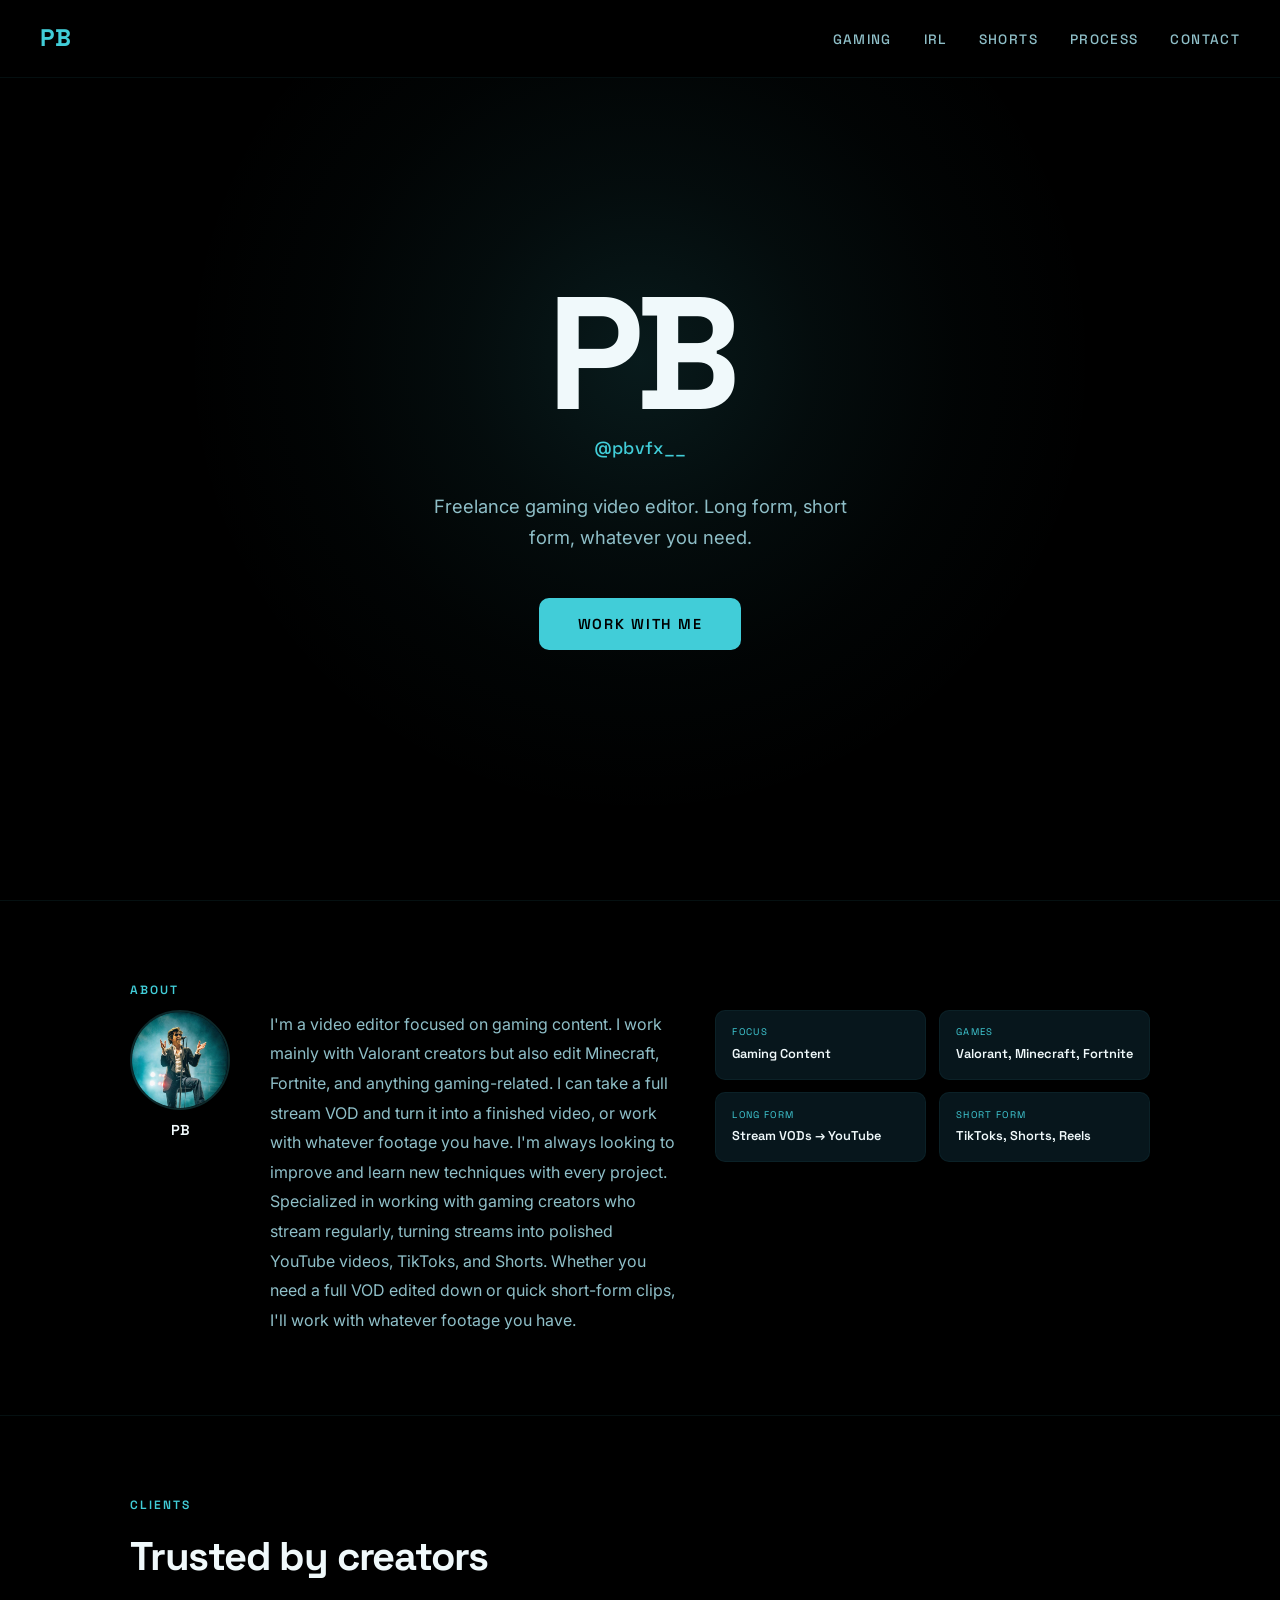
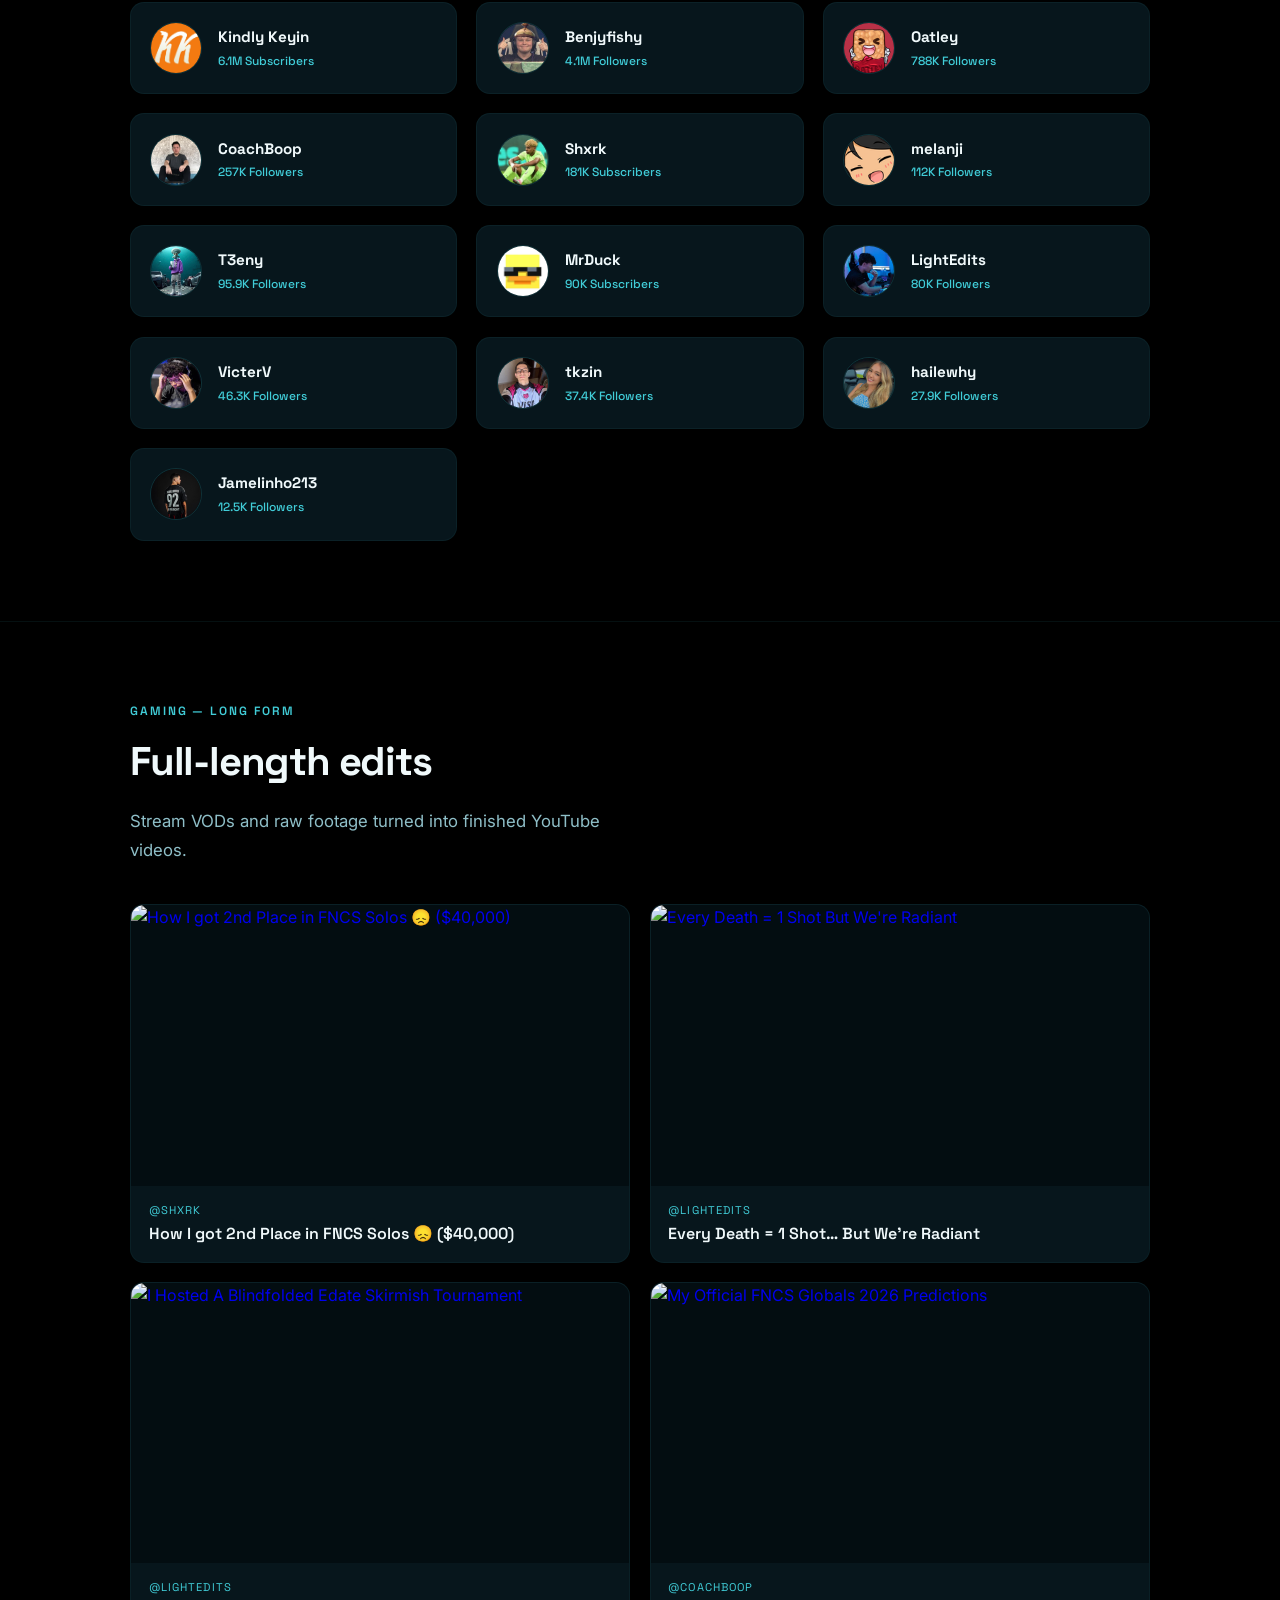
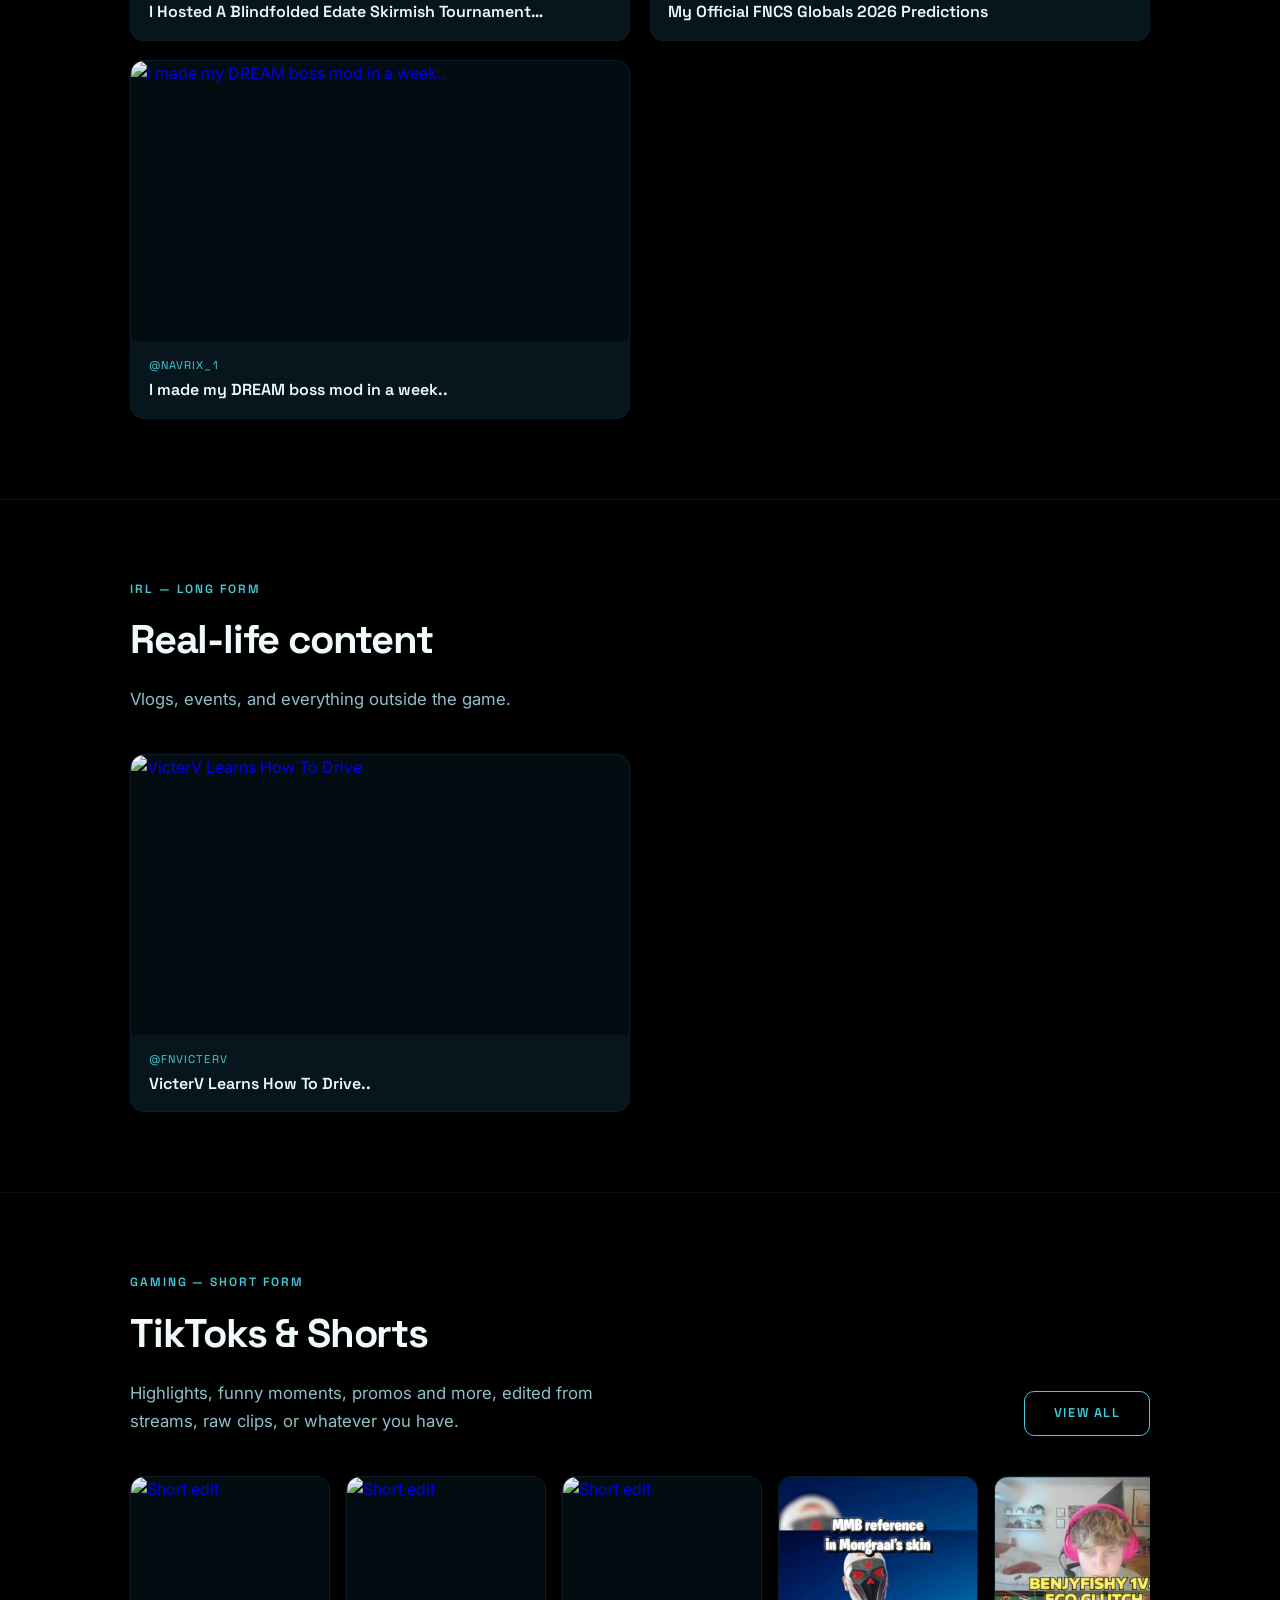
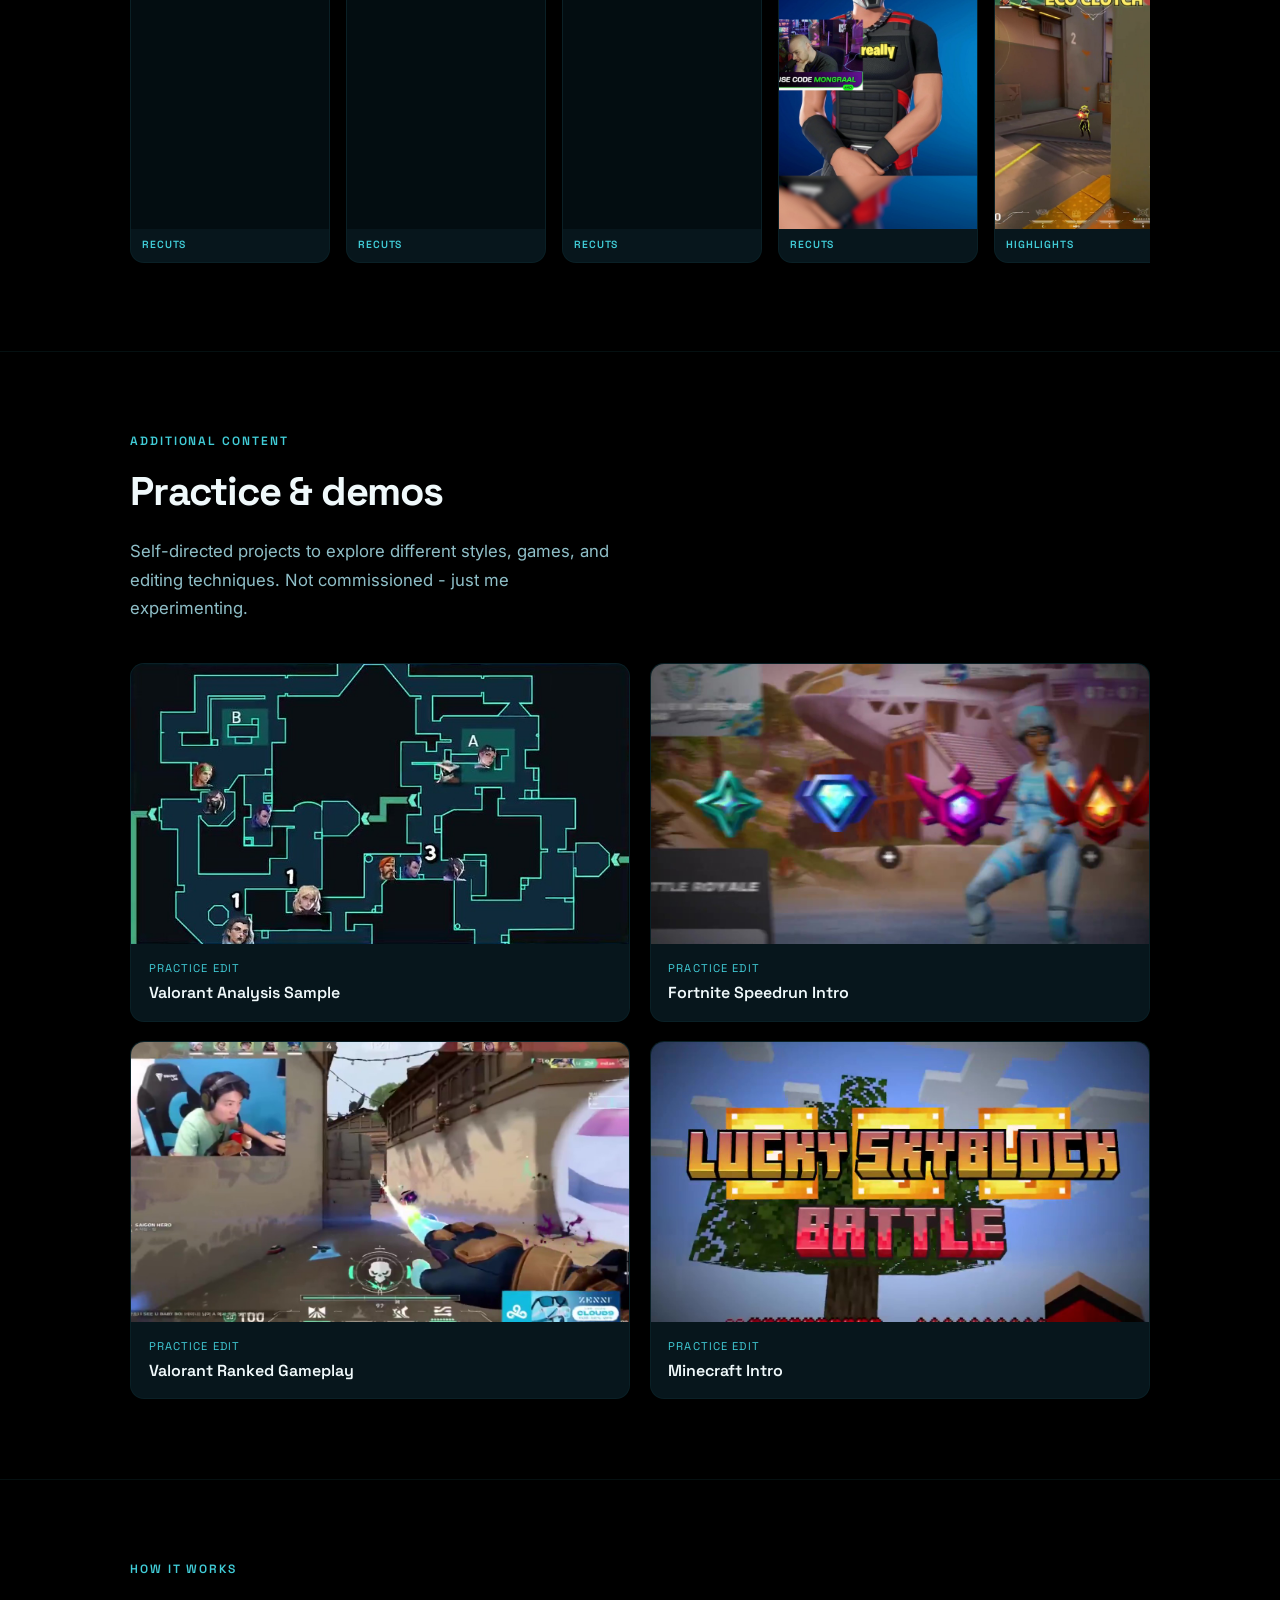
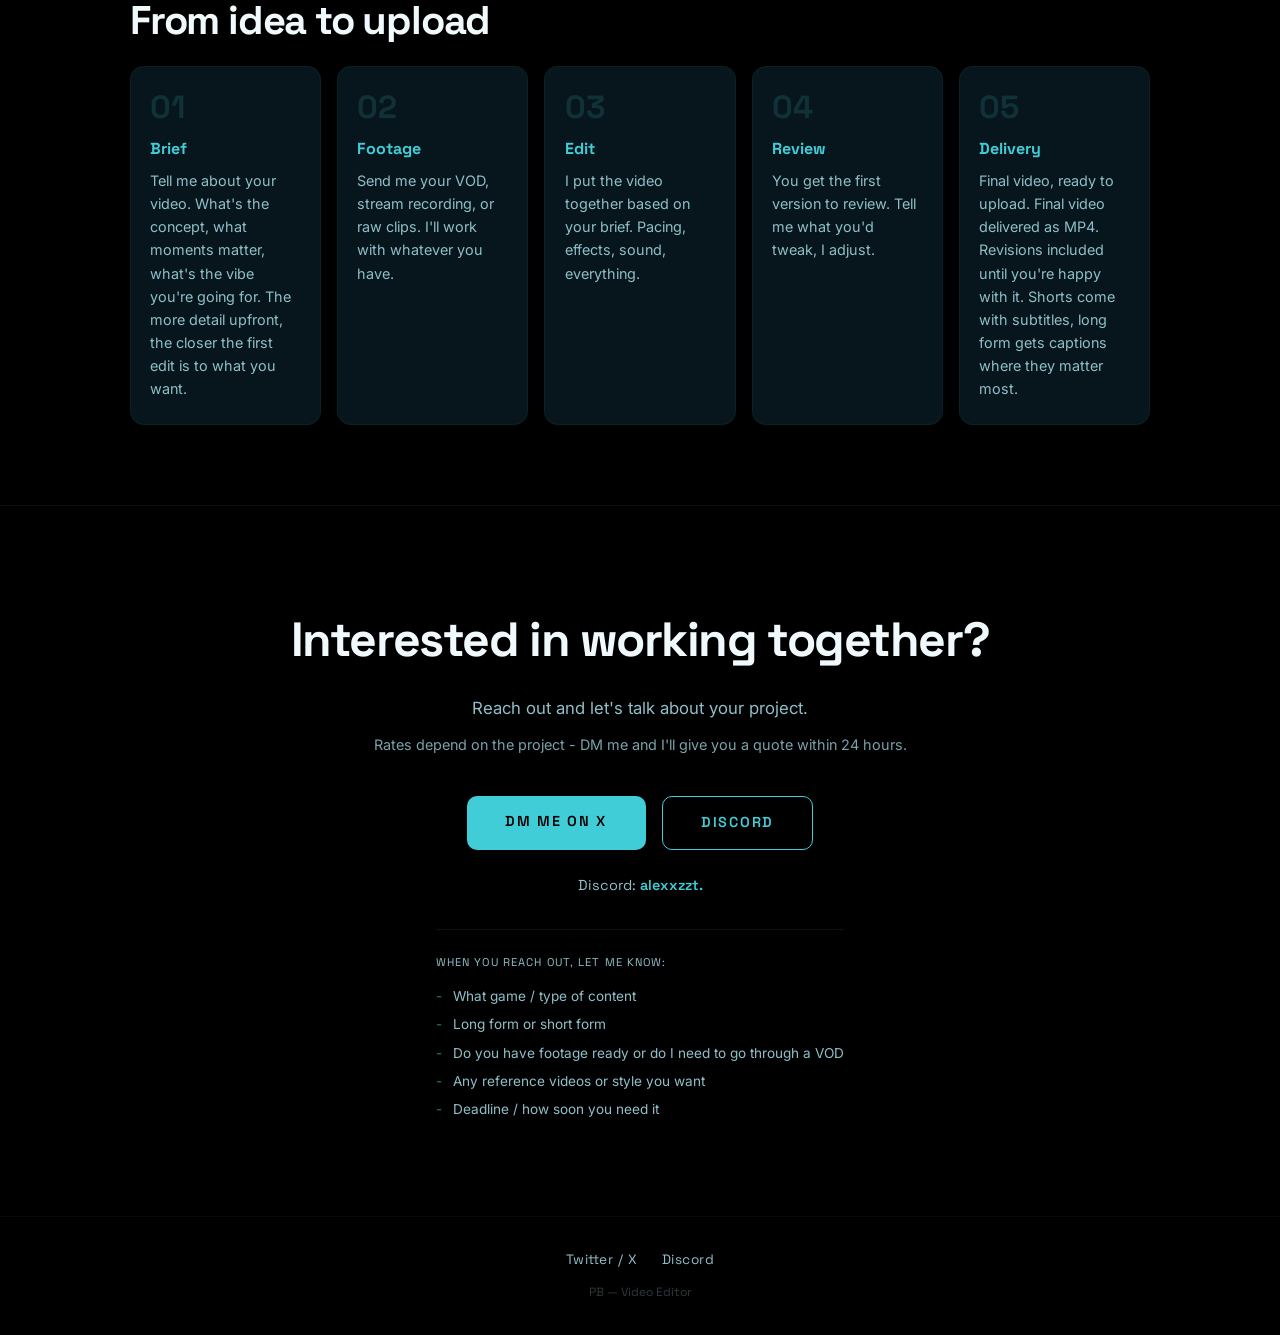
==== commit da4a984b: "Add Shxrk as client and FNCS Solos video as top Gaming Long Form Co-Authored-By: Claude Sonnet 5 <no" ====
--- a/index.html
+++ b/index.html
@@ -94,6 +94,7 @@
             <div class="client-card"><a href="https://www.twitch.tv/benjyfishy" target="_blank" class="client-pfp-link"><img src="img/benjyfishy-pfp.jpg" alt="Benjyfishy" class="client-pfp"></a><a href="shorts.html?client=benjyfishy" class="client-link"><div class="client-info"><p class="client-name">Benjyfishy</p><p class="client-stat">4.1M Followers</p></div></a></div>
             <a href="https://www.twitch.tv/oatley" target="_blank" class="client-card"><img src="img/oatley-pfp.jpg" alt="Oatley" class="client-pfp"><div class="client-info"><p class="client-name">Oatley</p><p class="client-stat">788K Followers</p></div></a>
             <a href="https://www.twitch.tv/coachboop" target="_blank" class="client-card"><img src="img/coachboop-pfp.png" alt="CoachBoop" class="client-pfp"><div class="client-info"><p class="client-name">CoachBoop</p><p class="client-stat">257K Followers</p></div></a>
+            <a href="https://www.youtube.com/@shxrkFNBR" target="_blank" class="client-card"><img src="img/shxrk-pfp.jpg" alt="Shxrk" class="client-pfp"><div class="client-info"><p class="client-name">Shxrk</p><p class="client-stat">181K Subscribers</p></div></a>
             <a href="https://www.twitch.tv/melanji" target="_blank" class="client-card"><img src="img/melanji-pfp.png" alt="melanji" class="client-pfp"><div class="client-info"><p class="client-name">melanji</p><p class="client-stat">112K Followers</p></div></a>
             <div class="client-card"><a href="https://x.com/t3enyFN" target="_blank" class="client-pfp-link"><img src="img/t3eny-pfp.jpg" alt="T3eny" class="client-pfp"></a><a href="shorts.html?client=t3eny" class="client-link"><div class="client-info"><p class="client-name">T3eny</p><p class="client-stat">95.9K Followers</p></div></a></div>
             <div class="client-card"><a href="https://www.youtube.com/@MrDuckShortsOff/featured" target="_blank" class="client-pfp-link"><img src="img/mrduck-pfp.jpg" alt="MrDuck" class="client-pfp"></a><a href="shorts.html?client=mrduck" class="client-link"><div class="client-info"><p class="client-name">MrDuck</p><p class="client-stat">90K Subscribers</p></div></a></div>
@@ -111,6 +112,7 @@
         <h2 class="section-title">Full-length edits</h2>
         <p class="section-desc">Stream VODs and raw footage turned into finished YouTube videos.</p>
         <div class="video-grid">
+            <a href="https://www.youtube.com/watch?v=pq6p1MMikpY" target="_blank" class="video-card"><div class="video-thumb"><img src="https://img.youtube.com/vi/pq6p1MMikpY/hqdefault.jpg" alt="How I got 2nd Place in FNCS Solos 😞 ($40,000)"><div class="thumb-overlay"><div class="play-btn"><svg viewBox="0 0 24 24"><polygon points="8,5 20,12 8,19"/></svg></div></div></div><div class="video-info"><p class="video-client">@Shxrk</p><p class="video-title">How I got 2nd Place in FNCS Solos 😞 ($40,000)</p></div></a>
             <a href="https://www.youtube.com/watch?v=pGjlT-4Pvk8" target="_blank" class="video-card"><div class="video-thumb"><img src="https://img.youtube.com/vi/pGjlT-4Pvk8/hqdefault.jpg" alt="Every Death = 1 Shot But We're Radiant"><div class="thumb-overlay"><div class="play-btn"><svg viewBox="0 0 24 24"><polygon points="8,5 20,12 8,19"/></svg></div></div></div><div class="video-info"><p class="video-client">@LightEdits</p><p class="video-title">Every Death = 1 Shot… But We're Radiant</p></div></a>
             <a href="https://youtu.be/9NvN8CrVOE4" target="_blank" class="video-card"><div class="video-thumb"><img src="https://img.youtube.com/vi/9NvN8CrVOE4/hqdefault.jpg" alt="I Hosted A Blindfolded Edate Skirmish Tournament"><div class="thumb-overlay"><div class="play-btn"><svg viewBox="0 0 24 24"><polygon points="8,5 20,12 8,19"/></svg></div></div></div><div class="video-info"><p class="video-client">@LightEdits</p><p class="video-title">I Hosted A Blindfolded Edate Skirmish Tournament…</p></div></a>
             <a href="https://www.youtube.com/watch?v=XKYtrt1nJM4" target="_blank" class="video-card"><div class="video-thumb"><img src="https://img.youtube.com/vi/XKYtrt1nJM4/hqdefault.jpg" alt="My Official FNCS Globals 2026 Predictions"><div class="thumb-overlay"><div class="play-btn"><svg viewBox="0 0 24 24"><polygon points="8,5 20,12 8,19"/></svg></div></div></div><div class="video-info"><p class="video-client">@CoachBoop</p><p class="video-title">My Official FNCS Globals 2026 Predictions</p></div></a>
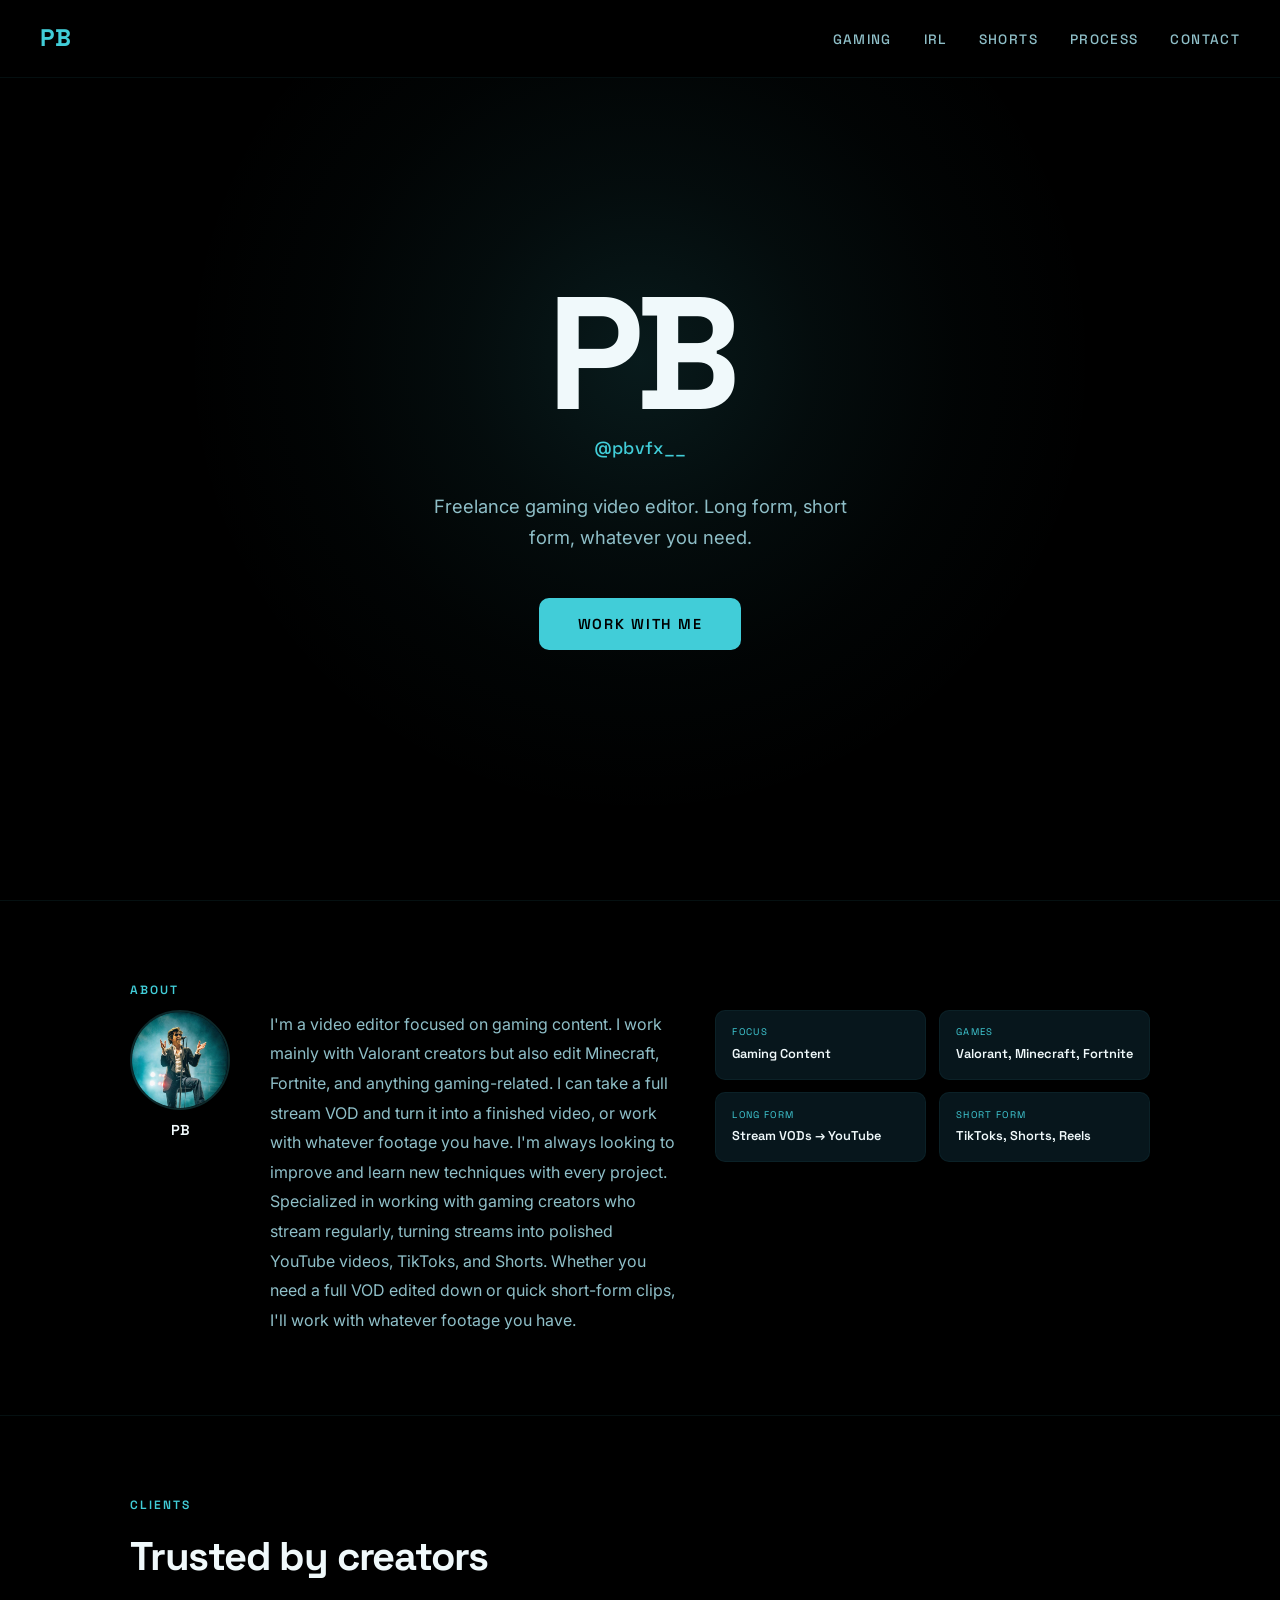
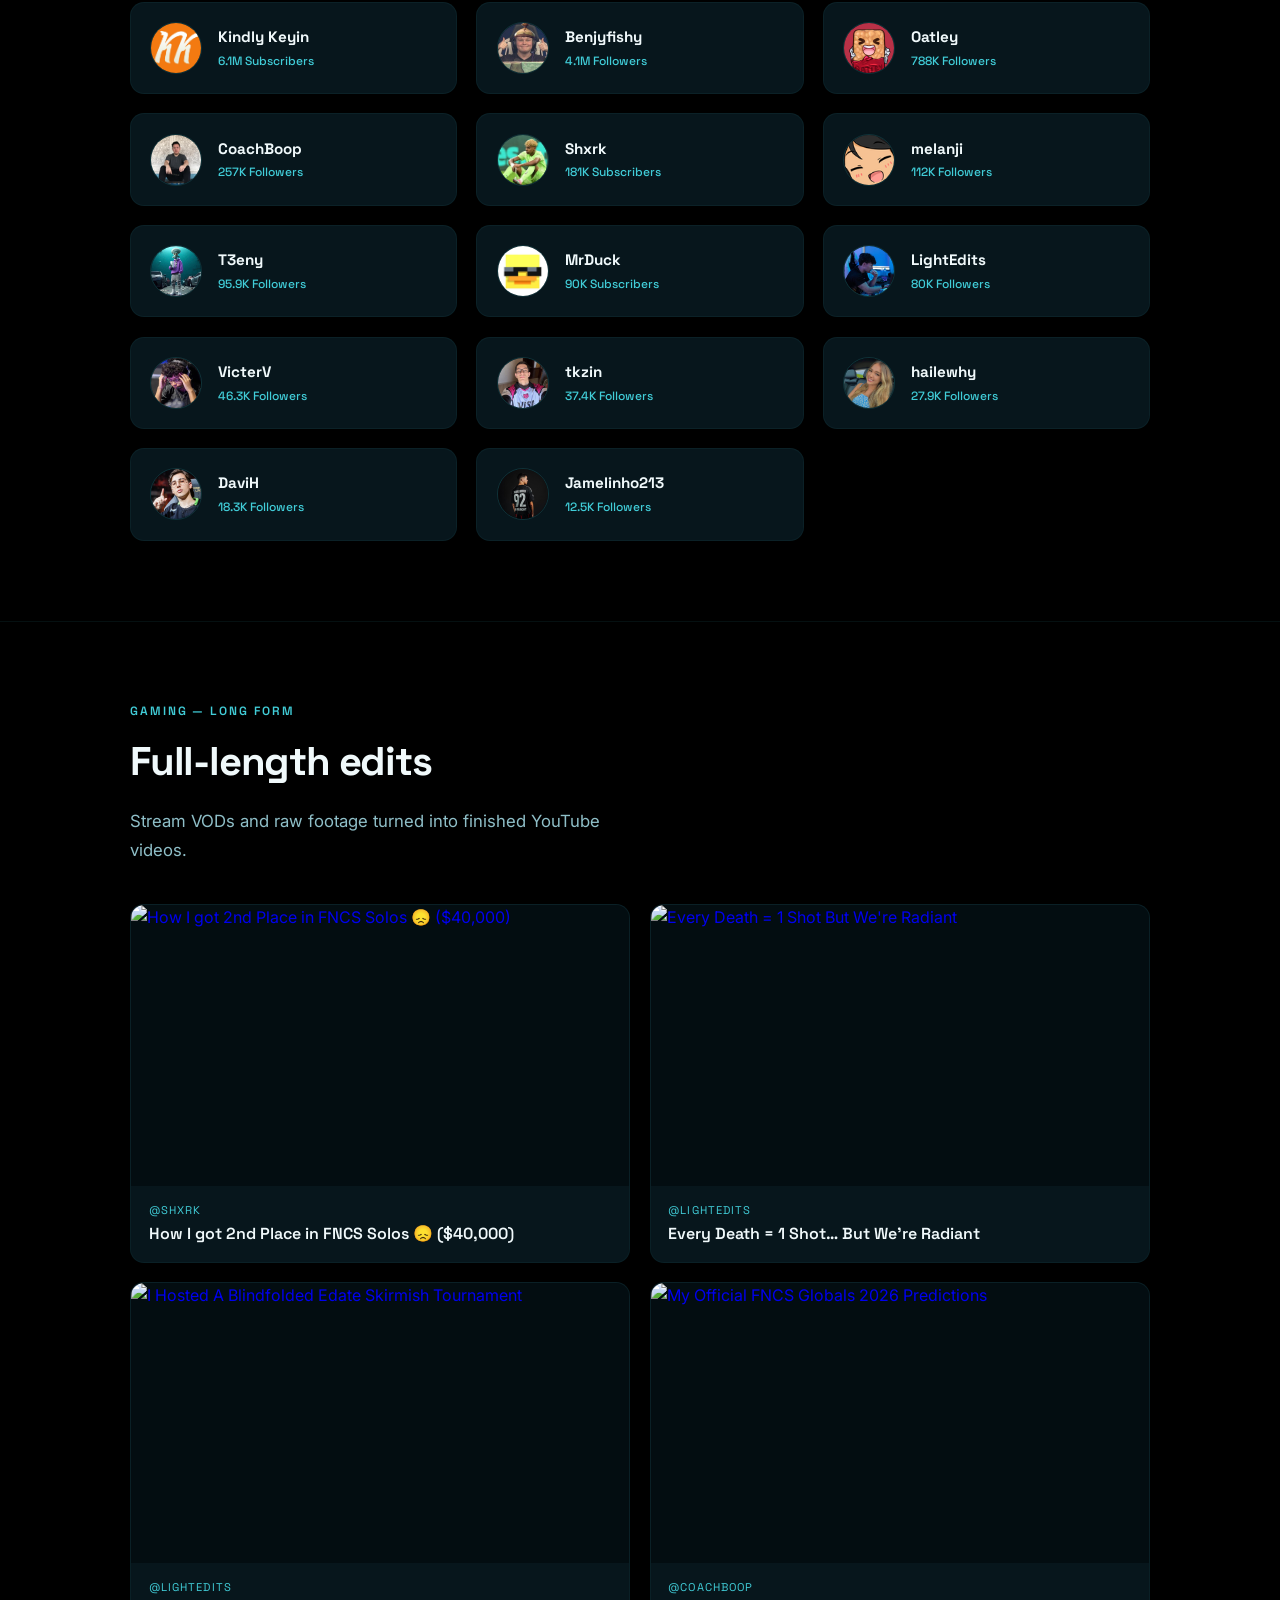
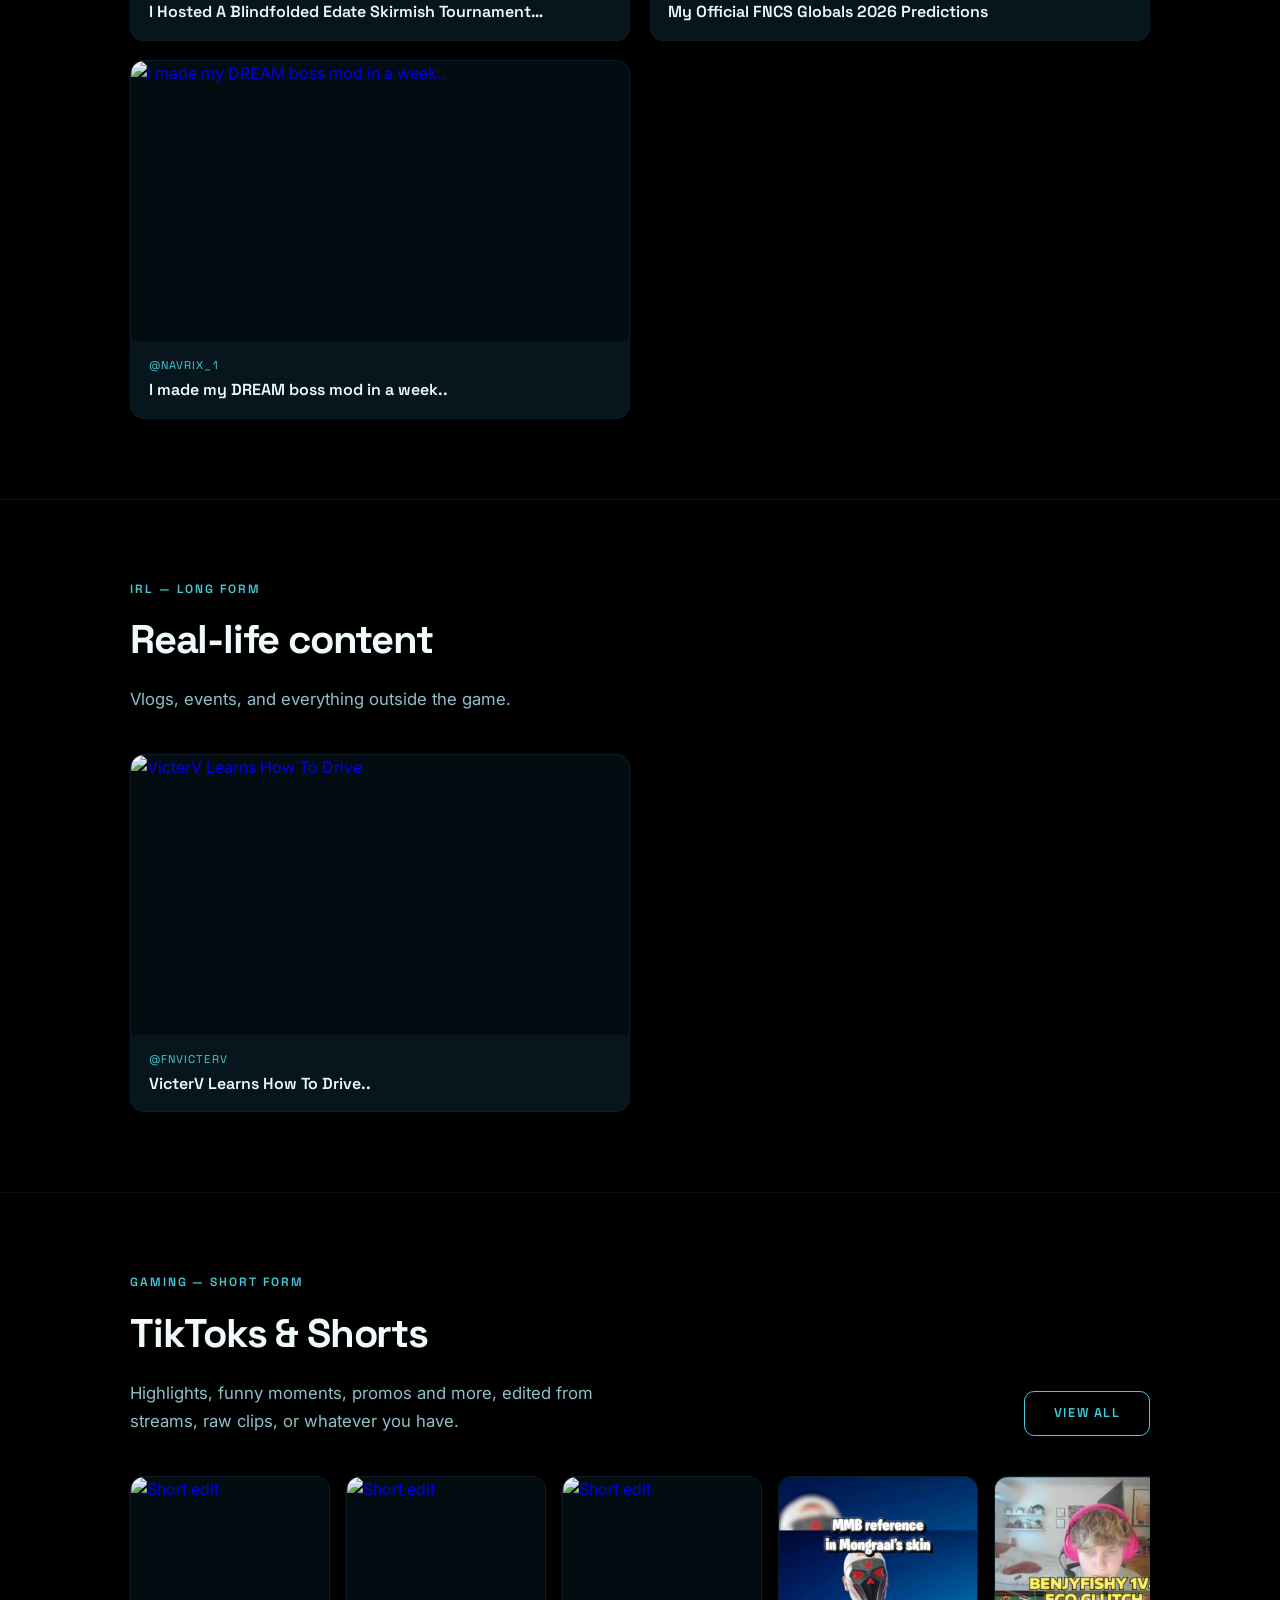
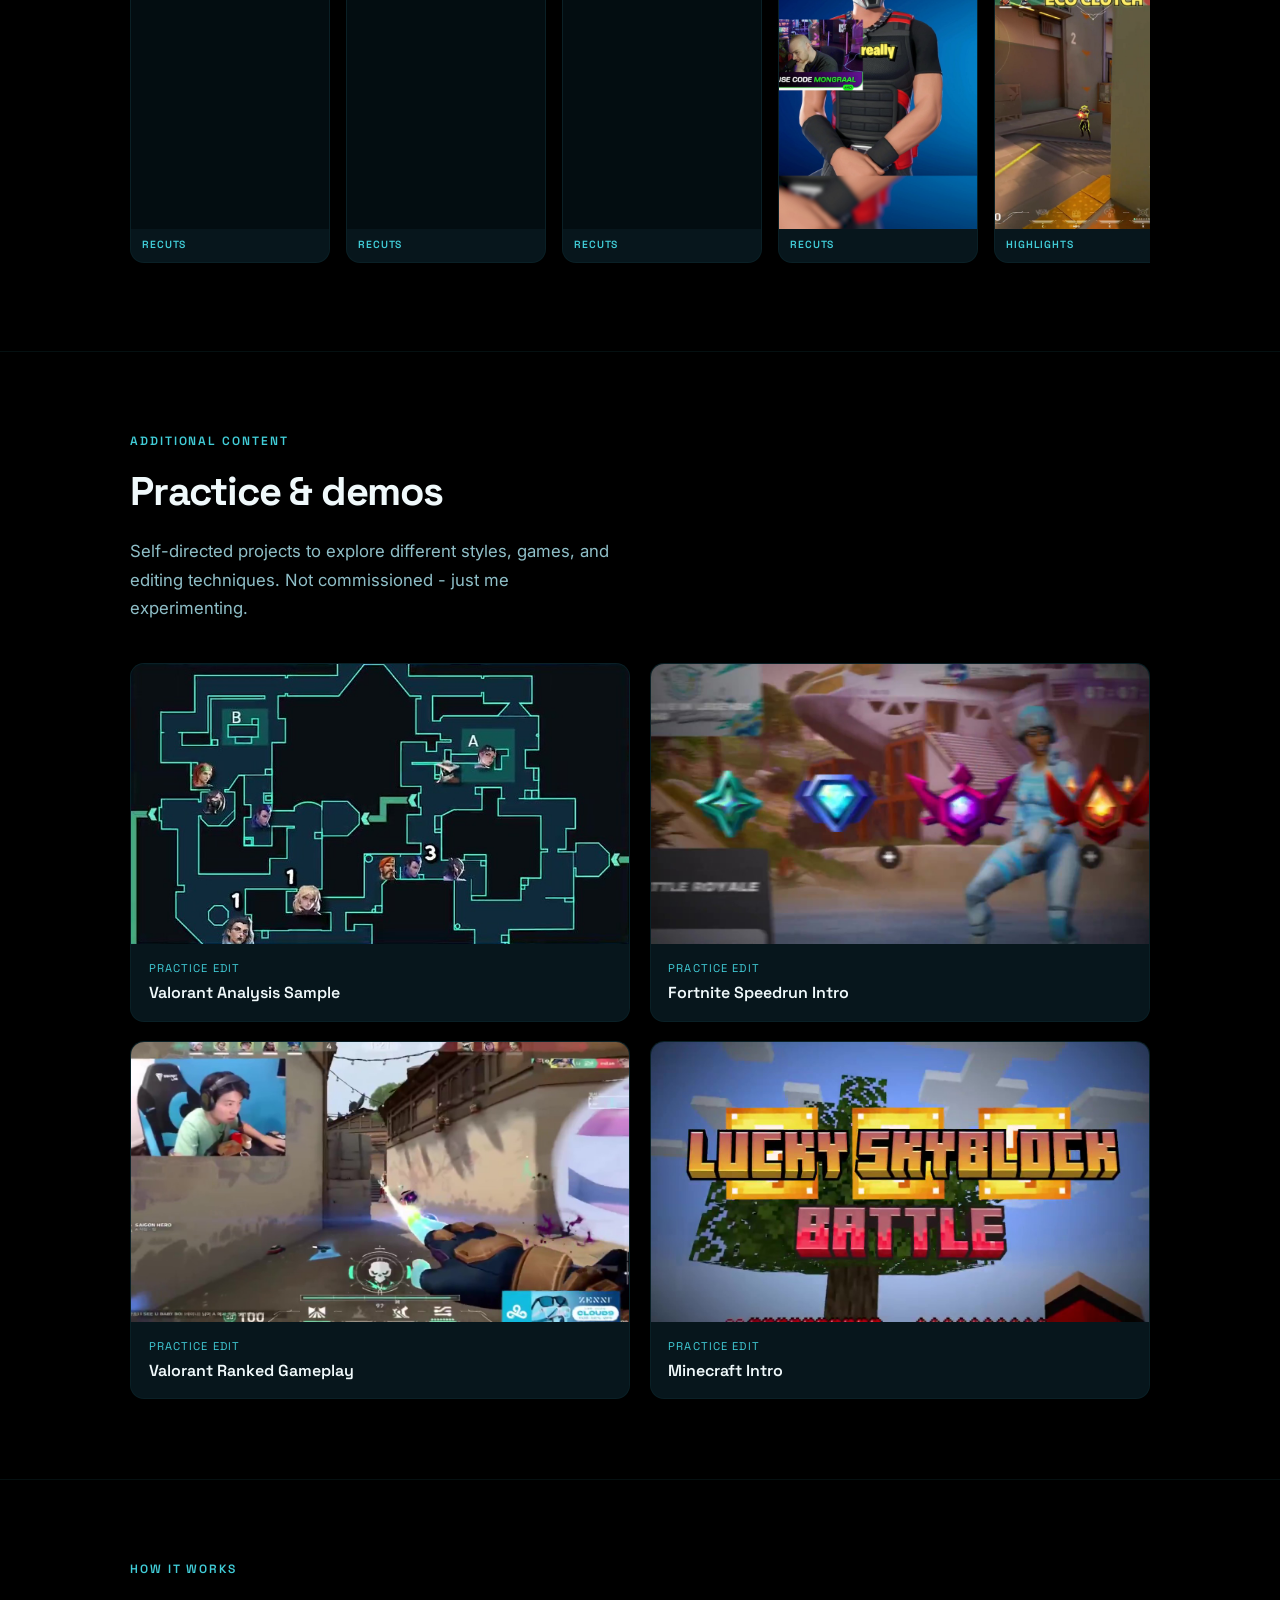
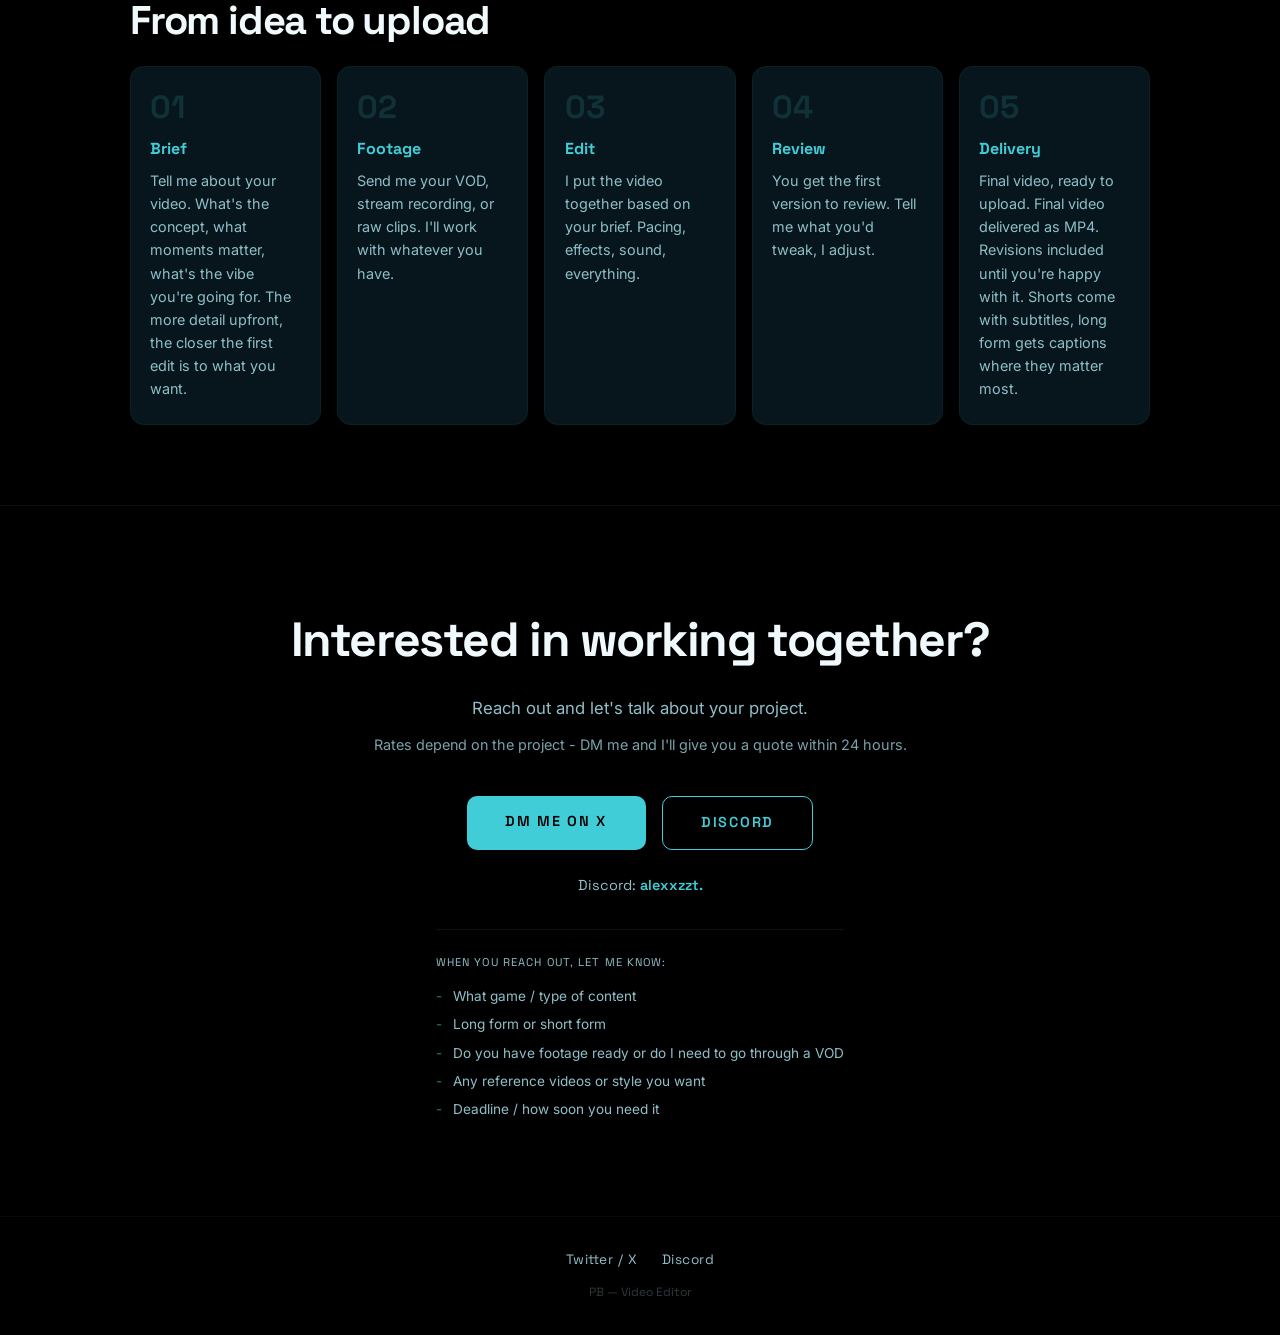
==== commit ecb5c272: "Add DaviH as client with Valorant highlight short Co-Authored-By: Claude Sonnet 5 <noreply@anthropic" ====
--- a/index.html
+++ b/index.html
@@ -102,6 +102,7 @@
             <a href="https://www.twitch.tv/itsvicterv" target="_blank" class="client-card"><img src="img/victerv-pfp.jpg" alt="VicterV" class="client-pfp"><div class="client-info"><p class="client-name">VicterV</p><p class="client-stat">46.3K Followers</p></div></a>
             <div class="client-card"><a href="https://www.twitch.tv/tkzinvlr_" target="_blank" class="client-pfp-link"><img src="img/tkzin-pfp.jpg" alt="tkzin" class="client-pfp"></a><a href="shorts.html?client=tkzin" class="client-link"><div class="client-info"><p class="client-name">tkzin</p><p class="client-stat">37.4K Followers</p></div></a></div>
             <div class="client-card"><a href="https://www.twitch.tv/hailewhy" target="_blank" class="client-pfp-link"><img src="img/hailewhy-pfp.jpg" alt="hailewhy" class="client-pfp"></a><a href="shorts.html?client=hailewhy" class="client-link"><div class="client-info"><p class="client-name">hailewhy</p><p class="client-stat">27.9K Followers</p></div></a></div>
+            <div class="client-card"><a href="https://x.com/DaviHIX" target="_blank" class="client-pfp-link"><img src="img/davih-pfp.jpg" alt="DaviH" class="client-pfp"></a><a href="shorts.html?client=davih" class="client-link"><div class="client-info"><p class="client-name">DaviH</p><p class="client-stat">18.3K Followers</p></div></a></div>
             <div class="client-card"><a href="https://www.twitch.tv/jamelinho213" target="_blank" class="client-pfp-link"><img src="img/jamelinho-pfp.jpg" alt="Jamelinho213" class="client-pfp"></a><a href="shorts.html?client=jamelinho213" class="client-link"><div class="client-info"><p class="client-name">Jamelinho213</p><p class="client-stat">12.5K Followers</p></div></a></div>
         </div>
     </section>
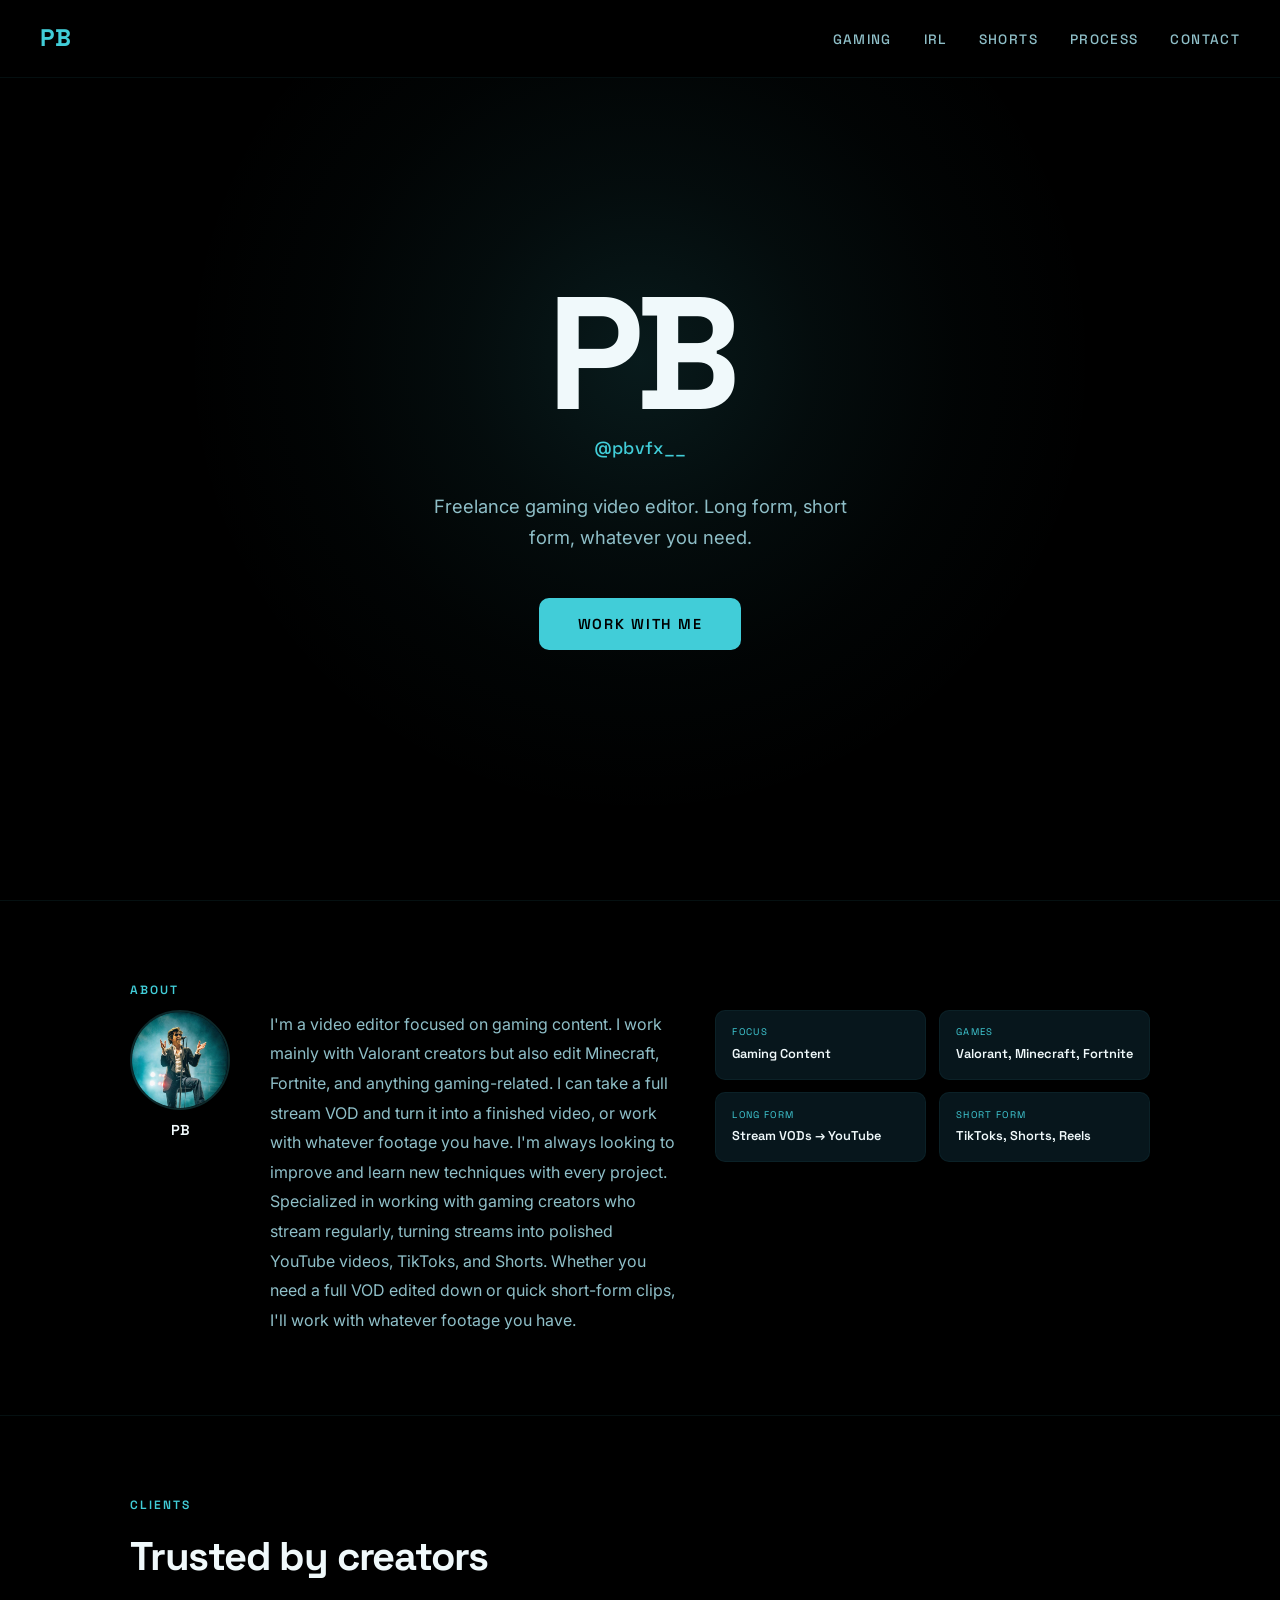
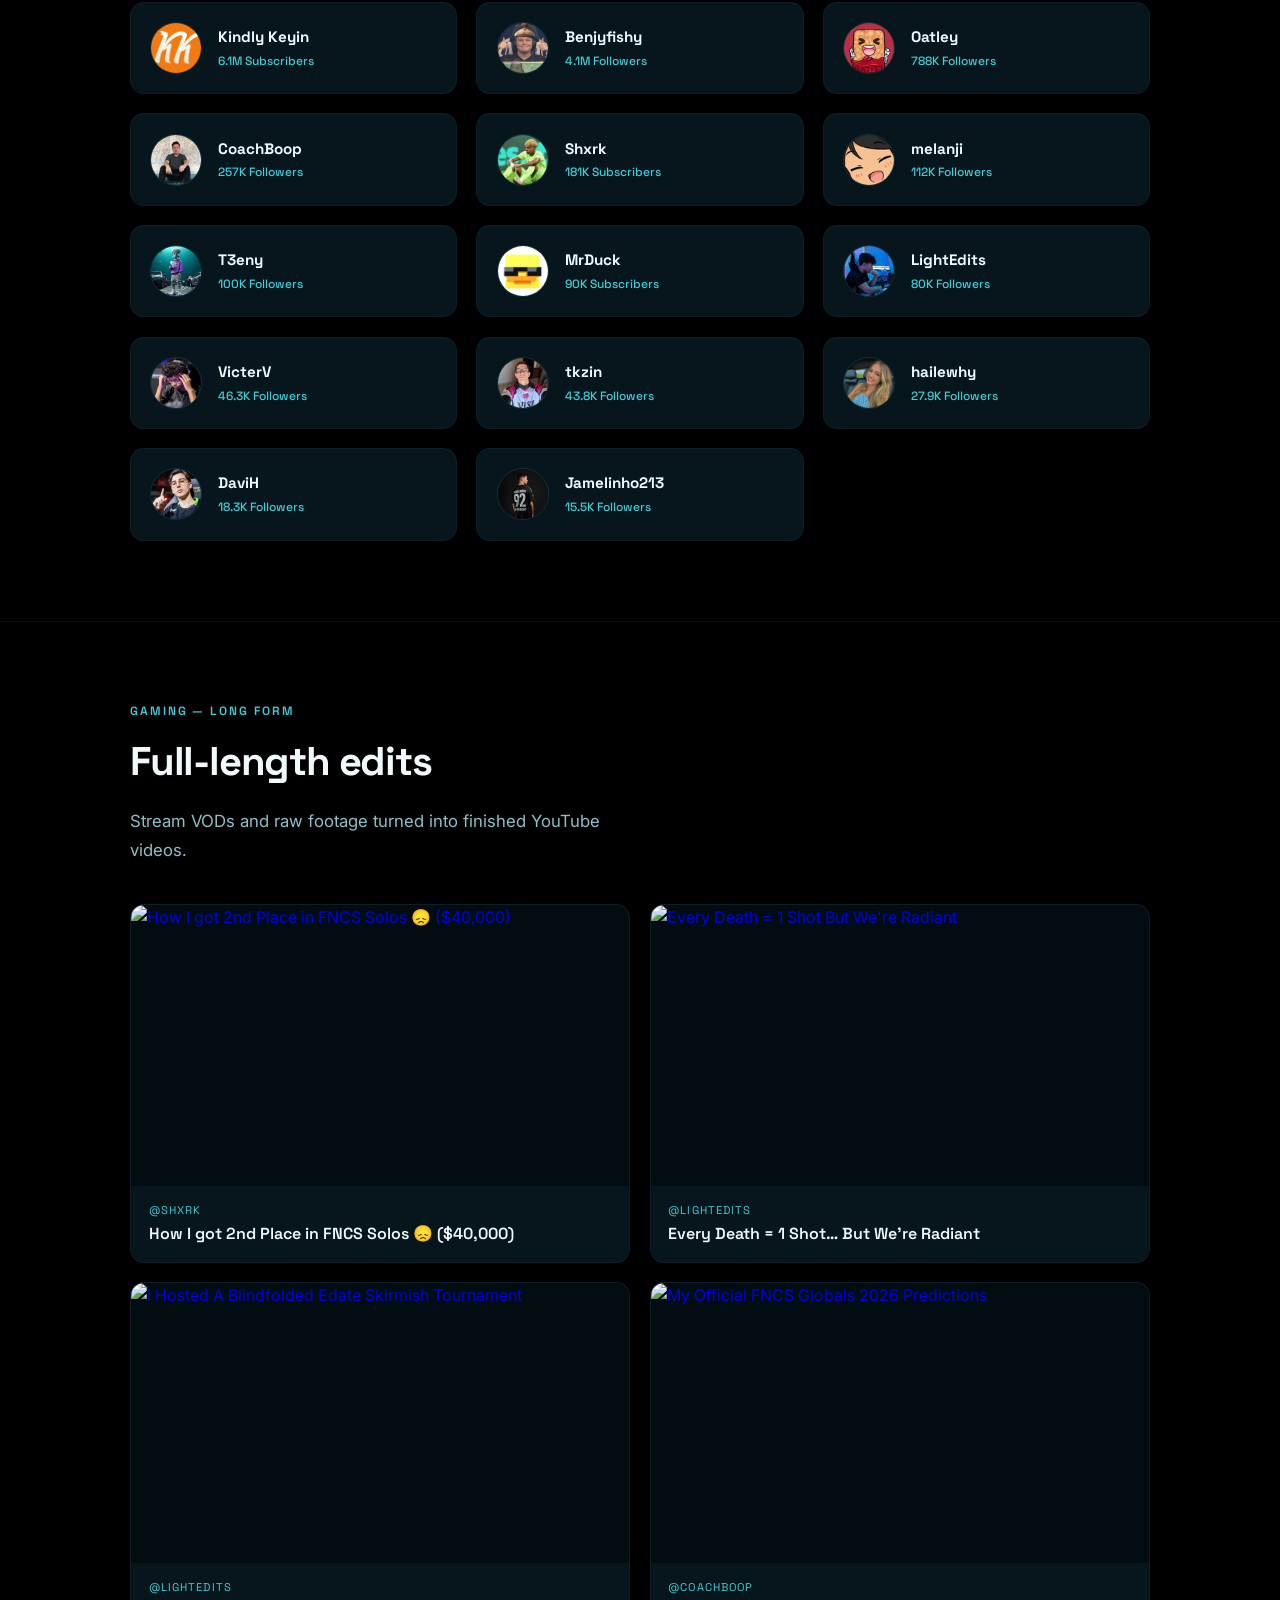
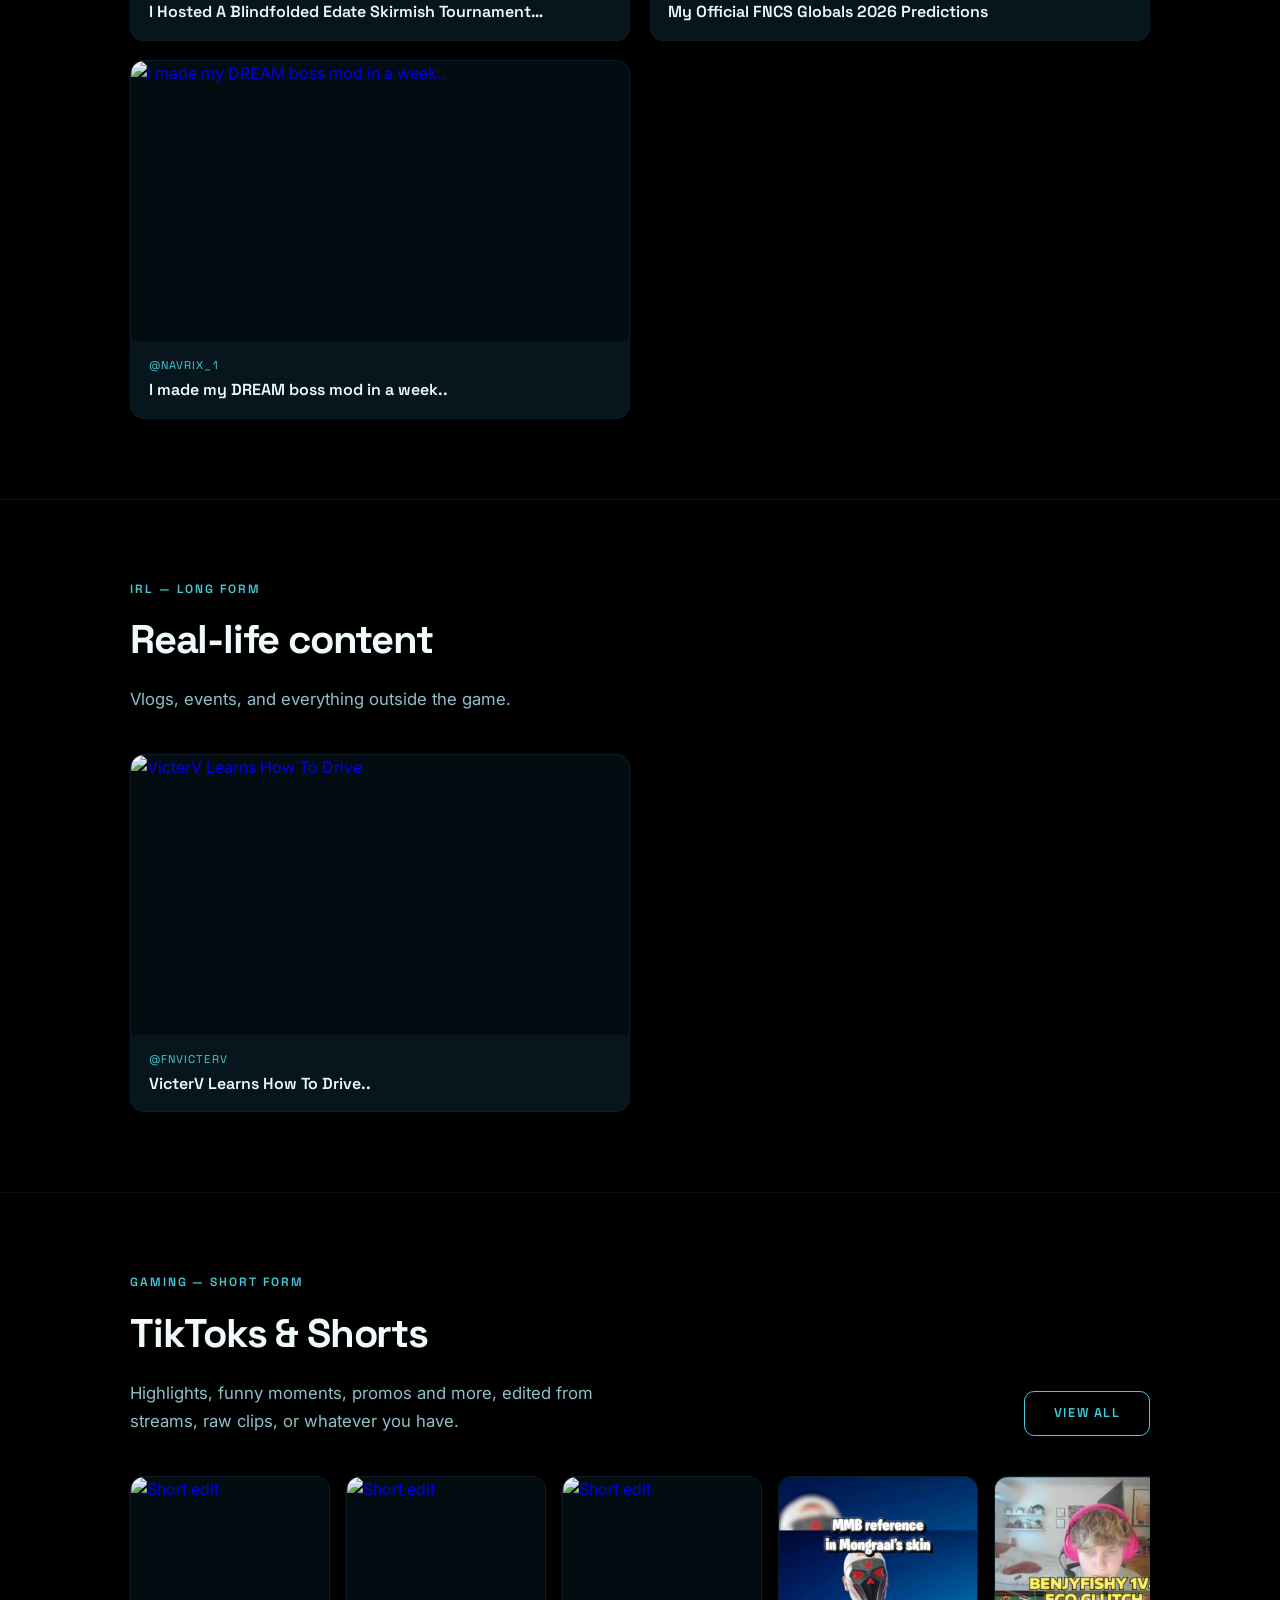
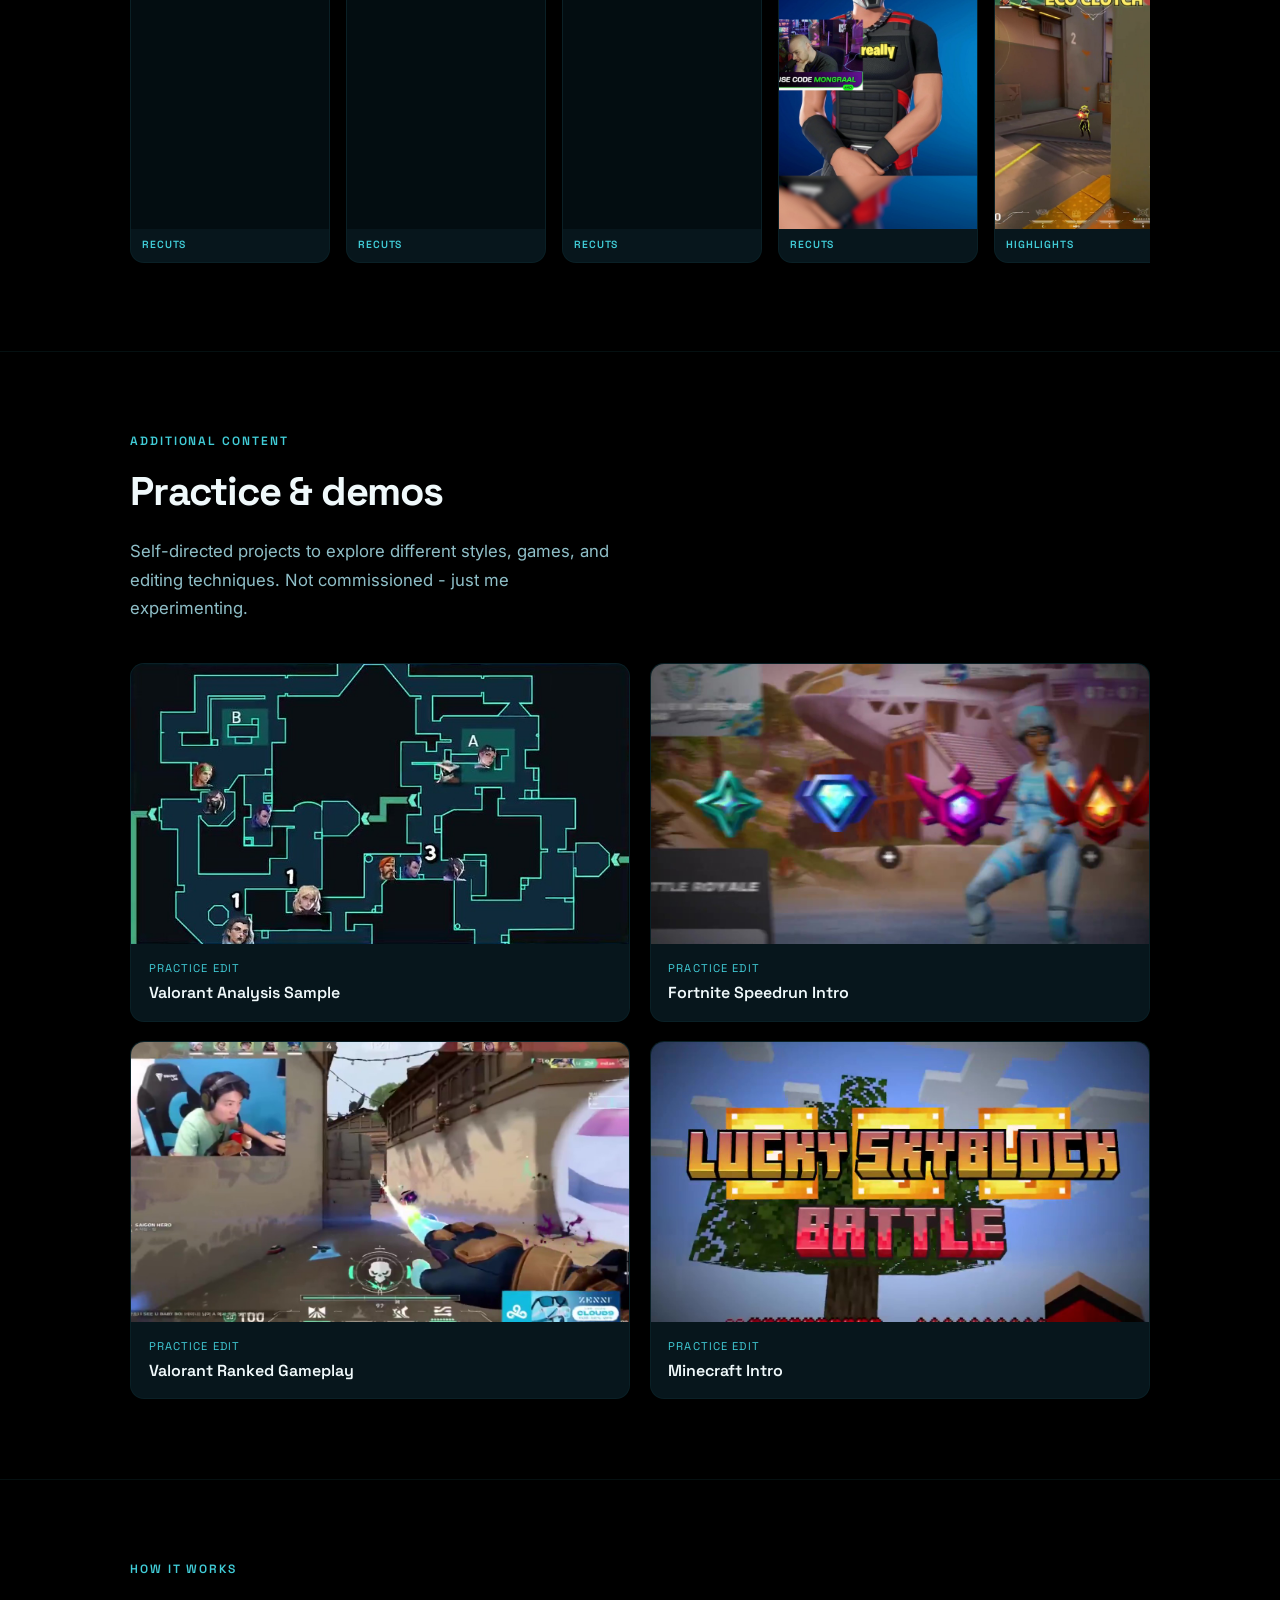
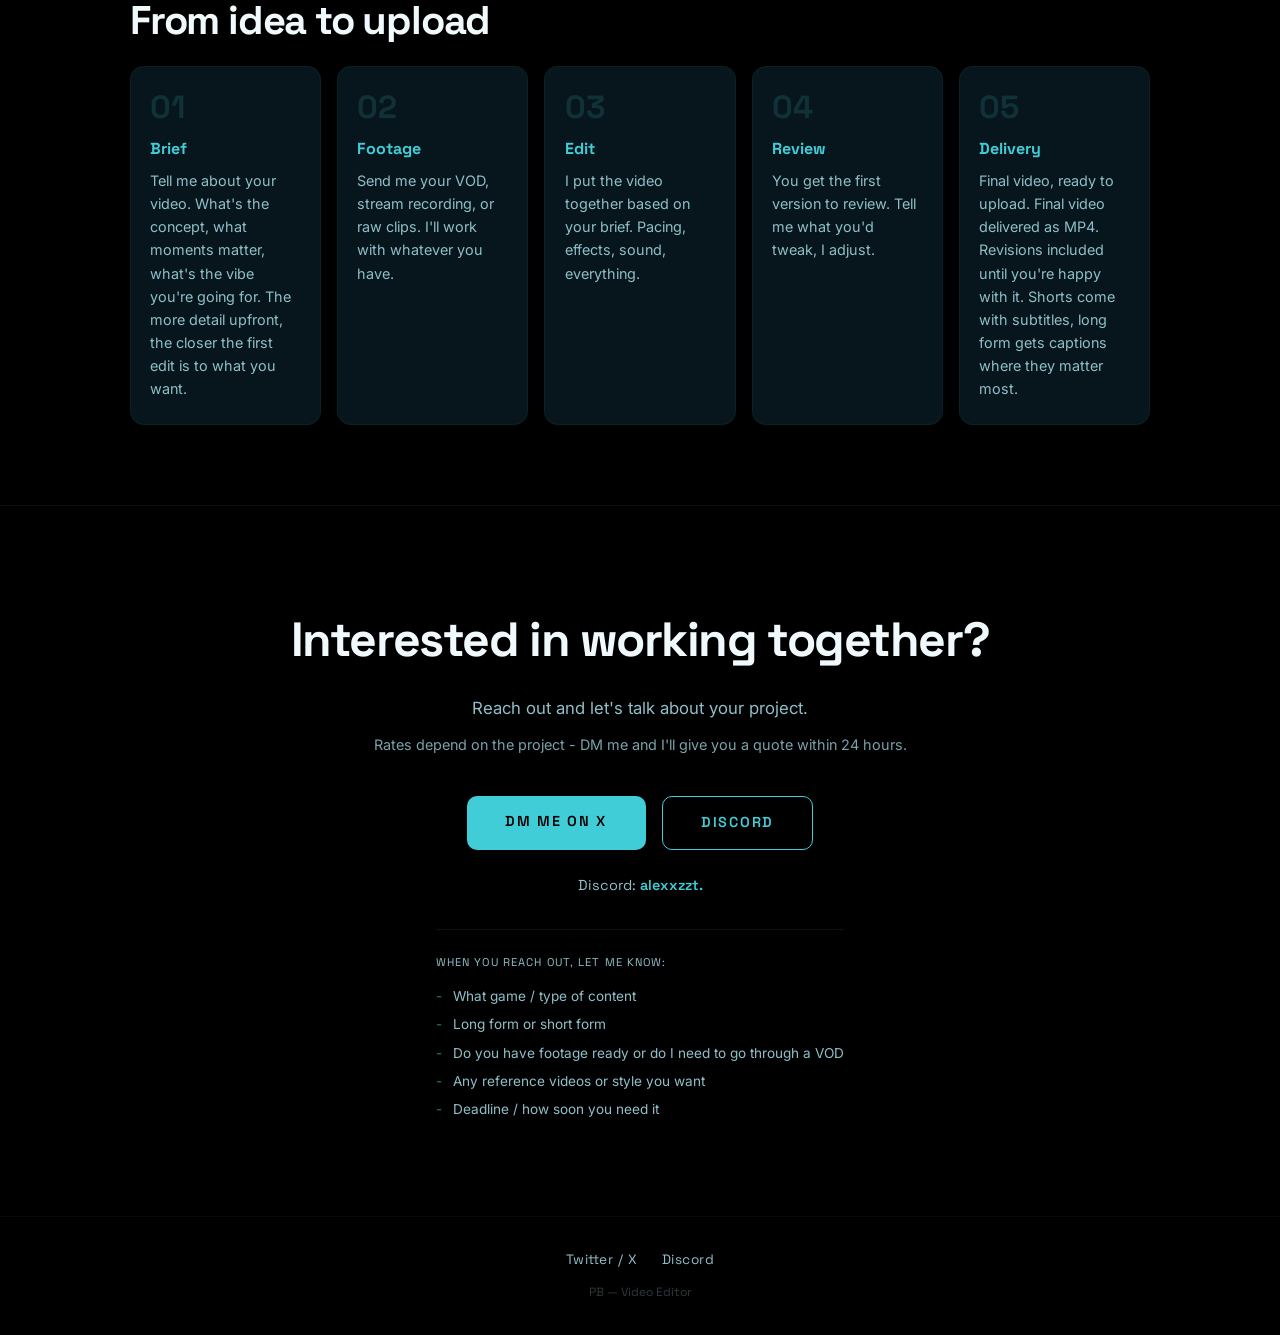
==== commit b2e9ba1e: "Update follower counts for T3eny, tkzin, Jamelinho213; tkzin link to Twitter Co-Authored-By: Claude " ====
--- a/index.html
+++ b/index.html
@@ -96,14 +96,14 @@
             <a href="https://www.twitch.tv/coachboop" target="_blank" class="client-card"><img src="img/coachboop-pfp.png" alt="CoachBoop" class="client-pfp"><div class="client-info"><p class="client-name">CoachBoop</p><p class="client-stat">257K Followers</p></div></a>
             <a href="https://www.youtube.com/@shxrkFNBR" target="_blank" class="client-card"><img src="img/shxrk-pfp.jpg" alt="Shxrk" class="client-pfp"><div class="client-info"><p class="client-name">Shxrk</p><p class="client-stat">181K Subscribers</p></div></a>
             <a href="https://www.twitch.tv/melanji" target="_blank" class="client-card"><img src="img/melanji-pfp.png" alt="melanji" class="client-pfp"><div class="client-info"><p class="client-name">melanji</p><p class="client-stat">112K Followers</p></div></a>
-            <div class="client-card"><a href="https://x.com/t3enyFN" target="_blank" class="client-pfp-link"><img src="img/t3eny-pfp.jpg" alt="T3eny" class="client-pfp"></a><a href="shorts.html?client=t3eny" class="client-link"><div class="client-info"><p class="client-name">T3eny</p><p class="client-stat">95.9K Followers</p></div></a></div>
+            <div class="client-card"><a href="https://x.com/t3enyFN" target="_blank" class="client-pfp-link"><img src="img/t3eny-pfp.jpg" alt="T3eny" class="client-pfp"></a><a href="shorts.html?client=t3eny" class="client-link"><div class="client-info"><p class="client-name">T3eny</p><p class="client-stat">100K Followers</p></div></a></div>
             <div class="client-card"><a href="https://www.youtube.com/@MrDuckShortsOff/featured" target="_blank" class="client-pfp-link"><img src="img/mrduck-pfp.jpg" alt="MrDuck" class="client-pfp"></a><a href="shorts.html?client=mrduck" class="client-link"><div class="client-info"><p class="client-name">MrDuck</p><p class="client-stat">90K Subscribers</p></div></a></div>
             <a href="https://www.tiktok.com/@lightedits" target="_blank" class="client-card"><img src="img/lightedits-pfp.jpg" alt="LightEdits" class="client-pfp"><div class="client-info"><p class="client-name">LightEdits</p><p class="client-stat">80K Followers</p></div></a>
             <a href="https://www.twitch.tv/itsvicterv" target="_blank" class="client-card"><img src="img/victerv-pfp.jpg" alt="VicterV" class="client-pfp"><div class="client-info"><p class="client-name">VicterV</p><p class="client-stat">46.3K Followers</p></div></a>
-            <div class="client-card"><a href="https://www.twitch.tv/tkzinvlr_" target="_blank" class="client-pfp-link"><img src="img/tkzin-pfp.jpg" alt="tkzin" class="client-pfp"></a><a href="shorts.html?client=tkzin" class="client-link"><div class="client-info"><p class="client-name">tkzin</p><p class="client-stat">37.4K Followers</p></div></a></div>
+            <div class="client-card"><a href="https://x.com/tkzinvlr" target="_blank" class="client-pfp-link"><img src="img/tkzin-pfp.jpg" alt="tkzin" class="client-pfp"></a><a href="shorts.html?client=tkzin" class="client-link"><div class="client-info"><p class="client-name">tkzin</p><p class="client-stat">43.8K Followers</p></div></a></div>
             <div class="client-card"><a href="https://www.twitch.tv/hailewhy" target="_blank" class="client-pfp-link"><img src="img/hailewhy-pfp.jpg" alt="hailewhy" class="client-pfp"></a><a href="shorts.html?client=hailewhy" class="client-link"><div class="client-info"><p class="client-name">hailewhy</p><p class="client-stat">27.9K Followers</p></div></a></div>
             <div class="client-card"><a href="https://x.com/DaviHIX" target="_blank" class="client-pfp-link"><img src="img/davih-pfp.jpg" alt="DaviH" class="client-pfp"></a><a href="shorts.html?client=davih" class="client-link"><div class="client-info"><p class="client-name">DaviH</p><p class="client-stat">18.3K Followers</p></div></a></div>
-            <div class="client-card"><a href="https://www.twitch.tv/jamelinho213" target="_blank" class="client-pfp-link"><img src="img/jamelinho-pfp.jpg" alt="Jamelinho213" class="client-pfp"></a><a href="shorts.html?client=jamelinho213" class="client-link"><div class="client-info"><p class="client-name">Jamelinho213</p><p class="client-stat">12.5K Followers</p></div></a></div>
+            <div class="client-card"><a href="https://www.twitch.tv/jamelinho213" target="_blank" class="client-pfp-link"><img src="img/jamelinho-pfp.jpg" alt="Jamelinho213" class="client-pfp"></a><a href="shorts.html?client=jamelinho213" class="client-link"><div class="client-info"><p class="client-name">Jamelinho213</p><p class="client-stat">15.5K Followers</p></div></a></div>
         </div>
     </section>
 
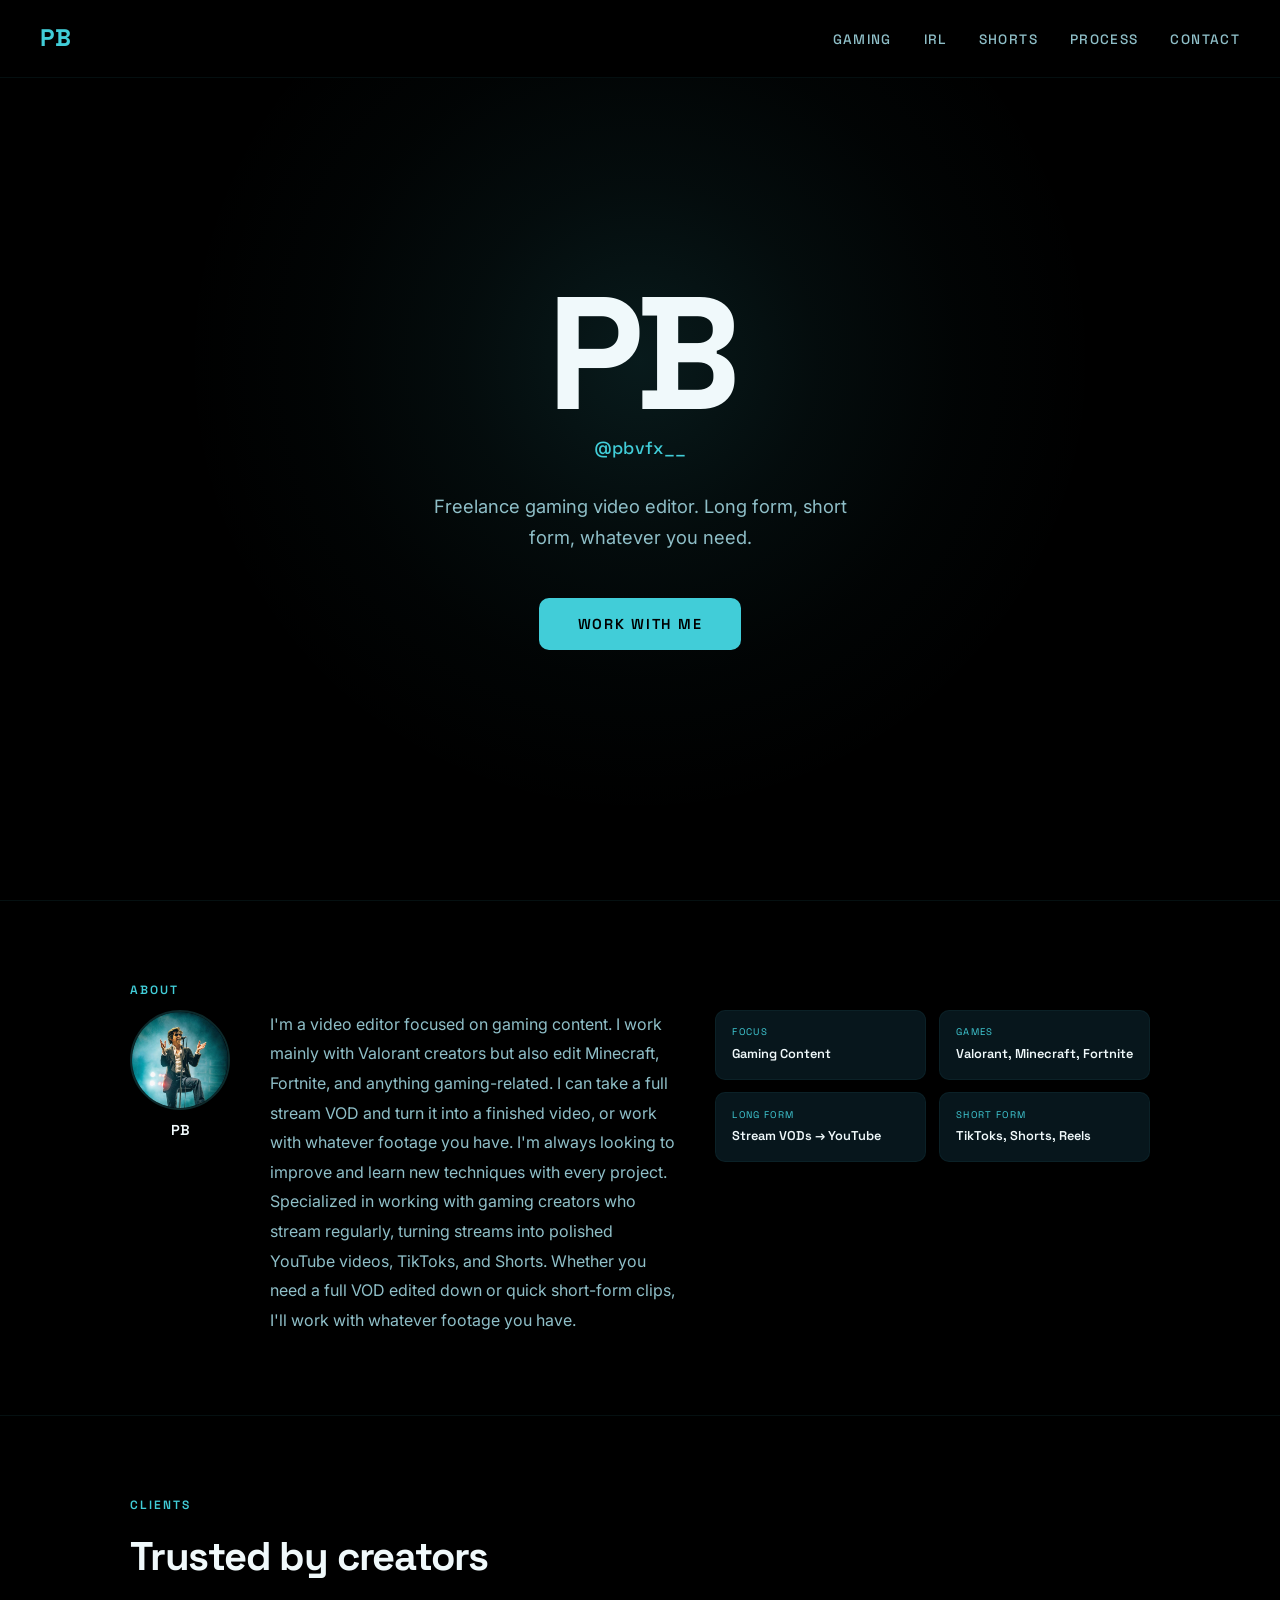
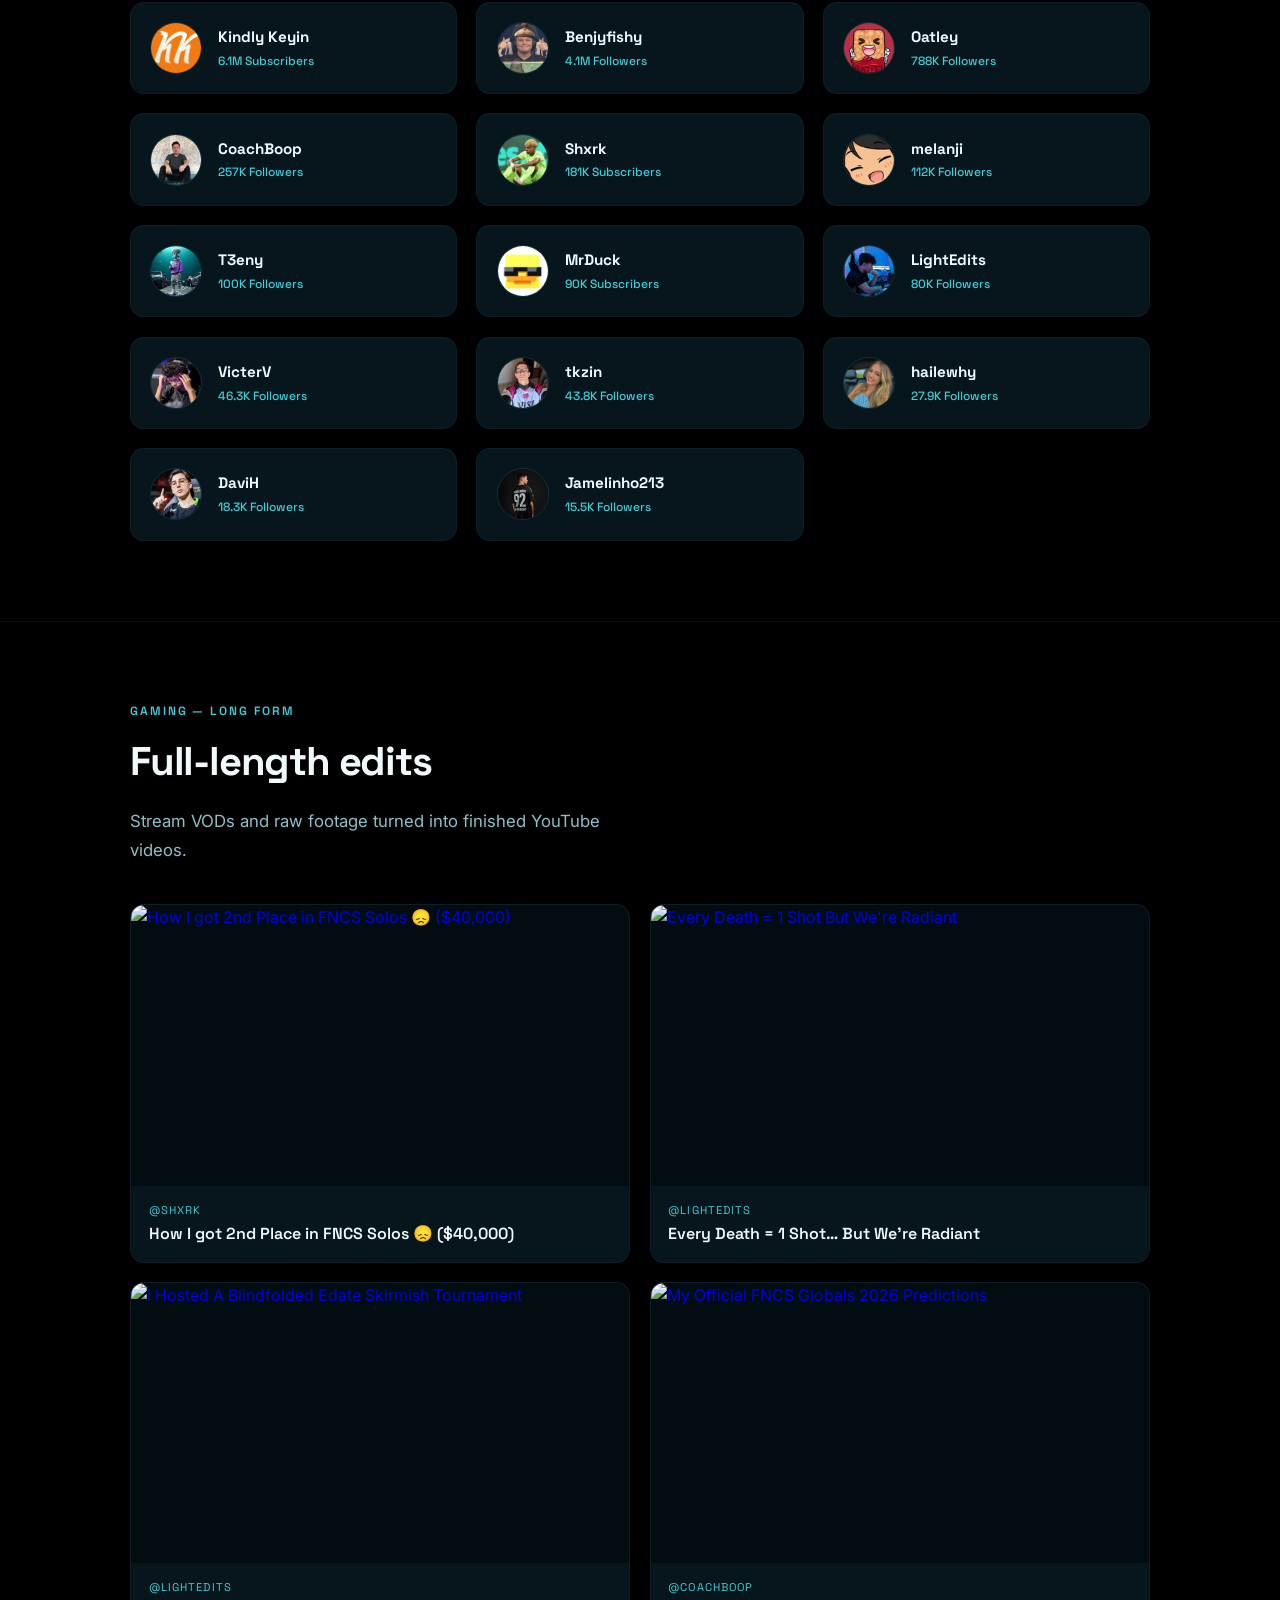
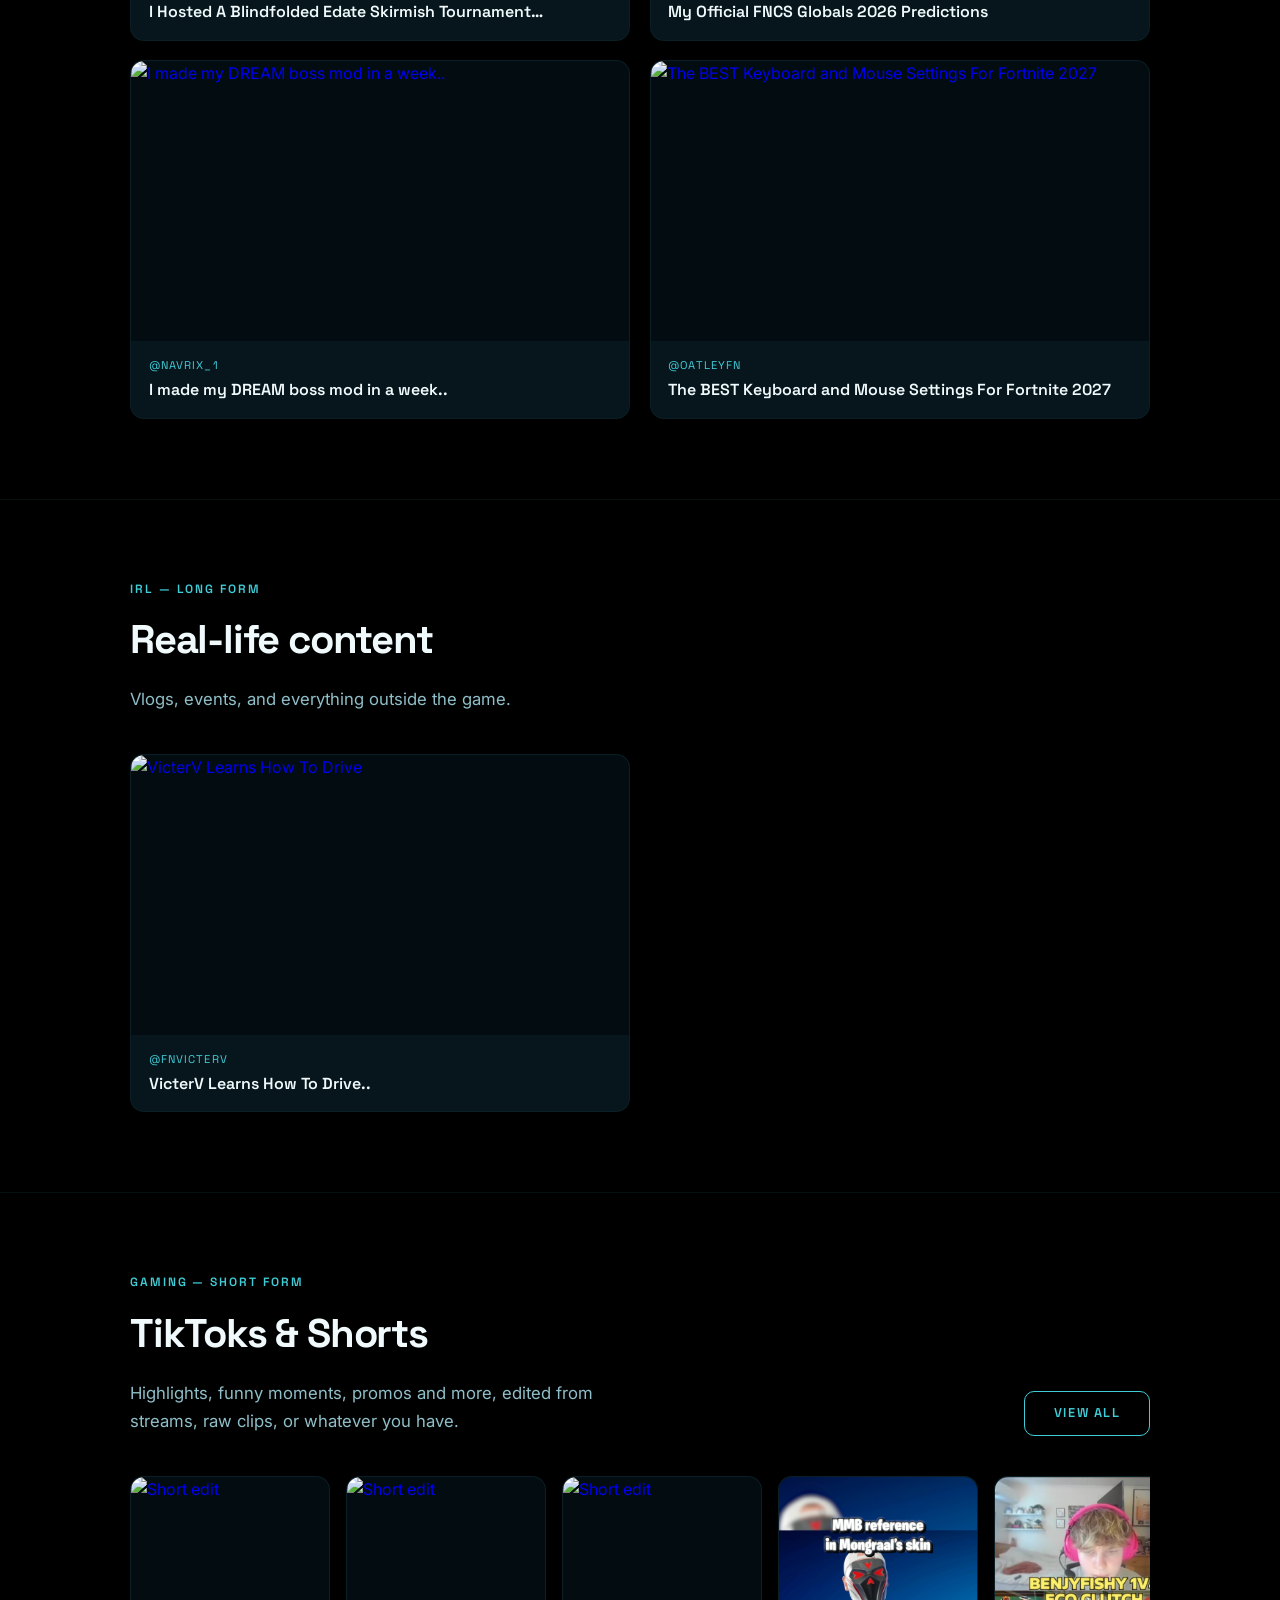
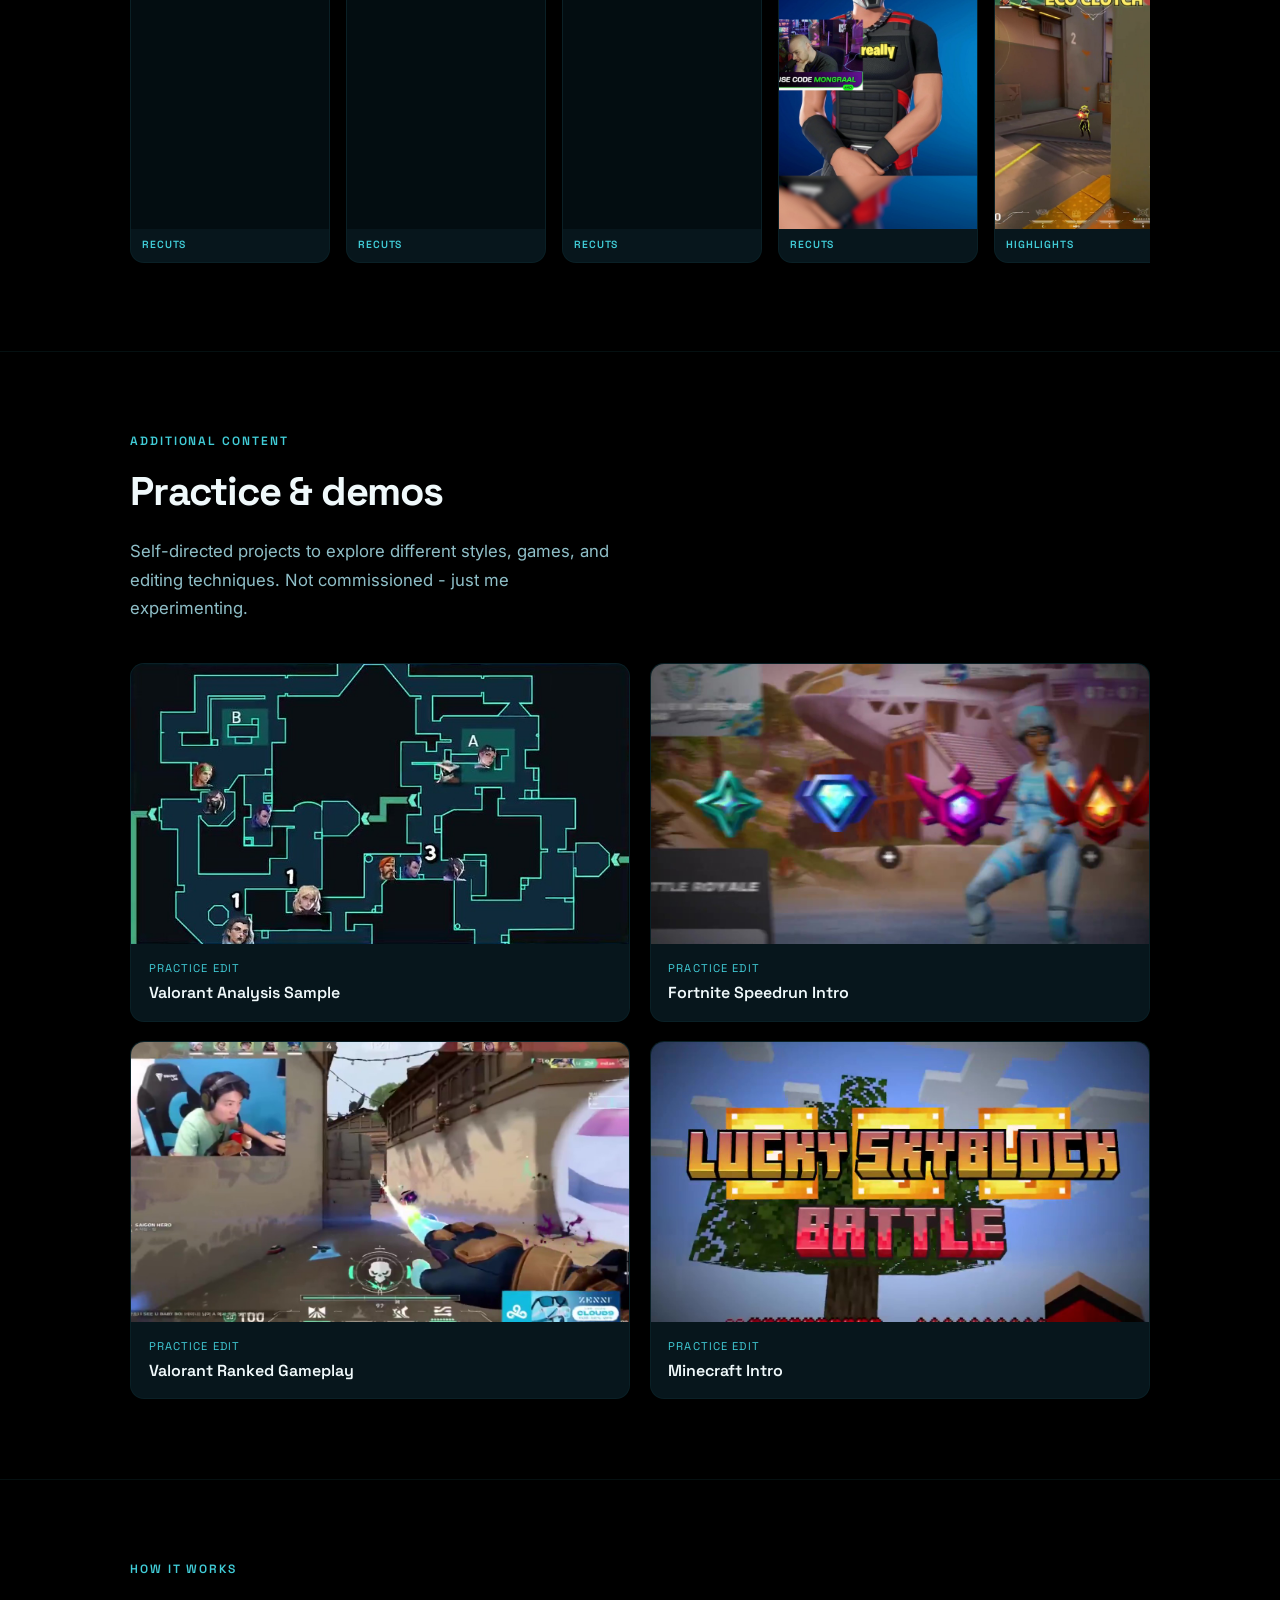
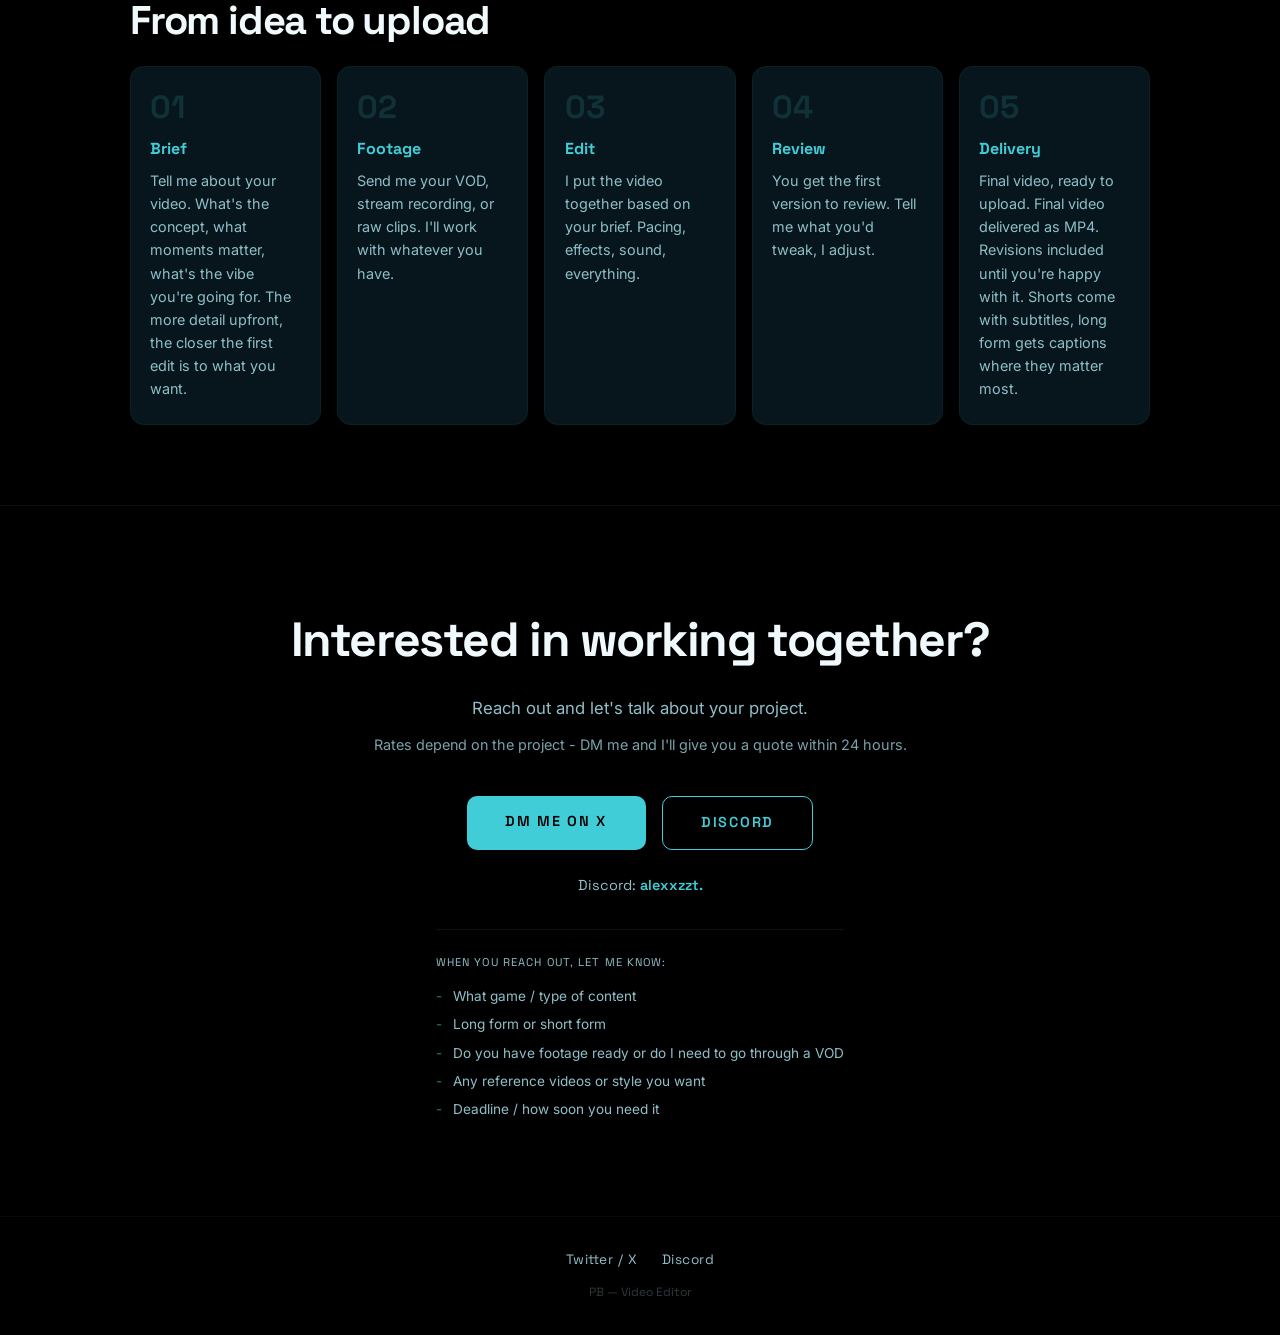
==== commit ac015b94: "Add Oatley keyboard/mouse settings video to Gaming Long Form Co-Authored-By: Claude Sonnet 5 <norepl" ====
--- a/index.html
+++ b/index.html
@@ -118,6 +118,7 @@
             <a href="https://youtu.be/9NvN8CrVOE4" target="_blank" class="video-card"><div class="video-thumb"><img src="https://img.youtube.com/vi/9NvN8CrVOE4/hqdefault.jpg" alt="I Hosted A Blindfolded Edate Skirmish Tournament"><div class="thumb-overlay"><div class="play-btn"><svg viewBox="0 0 24 24"><polygon points="8,5 20,12 8,19"/></svg></div></div></div><div class="video-info"><p class="video-client">@LightEdits</p><p class="video-title">I Hosted A Blindfolded Edate Skirmish Tournament…</p></div></a>
             <a href="https://www.youtube.com/watch?v=XKYtrt1nJM4" target="_blank" class="video-card"><div class="video-thumb"><img src="https://img.youtube.com/vi/XKYtrt1nJM4/hqdefault.jpg" alt="My Official FNCS Globals 2026 Predictions"><div class="thumb-overlay"><div class="play-btn"><svg viewBox="0 0 24 24"><polygon points="8,5 20,12 8,19"/></svg></div></div></div><div class="video-info"><p class="video-client">@CoachBoop</p><p class="video-title">My Official FNCS Globals 2026 Predictions</p></div></a>
             <a href="https://www.youtube.com/watch?v=yQRVI1NO5bQ" target="_blank" class="video-card"><div class="video-thumb"><img src="https://img.youtube.com/vi/yQRVI1NO5bQ/hqdefault.jpg" alt="I made my DREAM boss mod in a week.."><div class="thumb-overlay"><div class="play-btn"><svg viewBox="0 0 24 24"><polygon points="8,5 20,12 8,19"/></svg></div></div></div><div class="video-info"><p class="video-client">@Navrix_1</p><p class="video-title">I made my DREAM boss mod in a week..</p></div></a>
+            <a href="https://youtu.be/UkFFFNh81Uw" target="_blank" class="video-card"><div class="video-thumb"><img src="https://img.youtube.com/vi/UkFFFNh81Uw/hqdefault.jpg" alt="The BEST Keyboard and Mouse Settings For Fortnite 2027"><div class="thumb-overlay"><div class="play-btn"><svg viewBox="0 0 24 24"><polygon points="8,5 20,12 8,19"/></svg></div></div></div><div class="video-info"><p class="video-client">@Oatleyfn</p><p class="video-title">The BEST Keyboard and Mouse Settings For Fortnite 2027</p></div></a>
         </div>
     </section>
 
